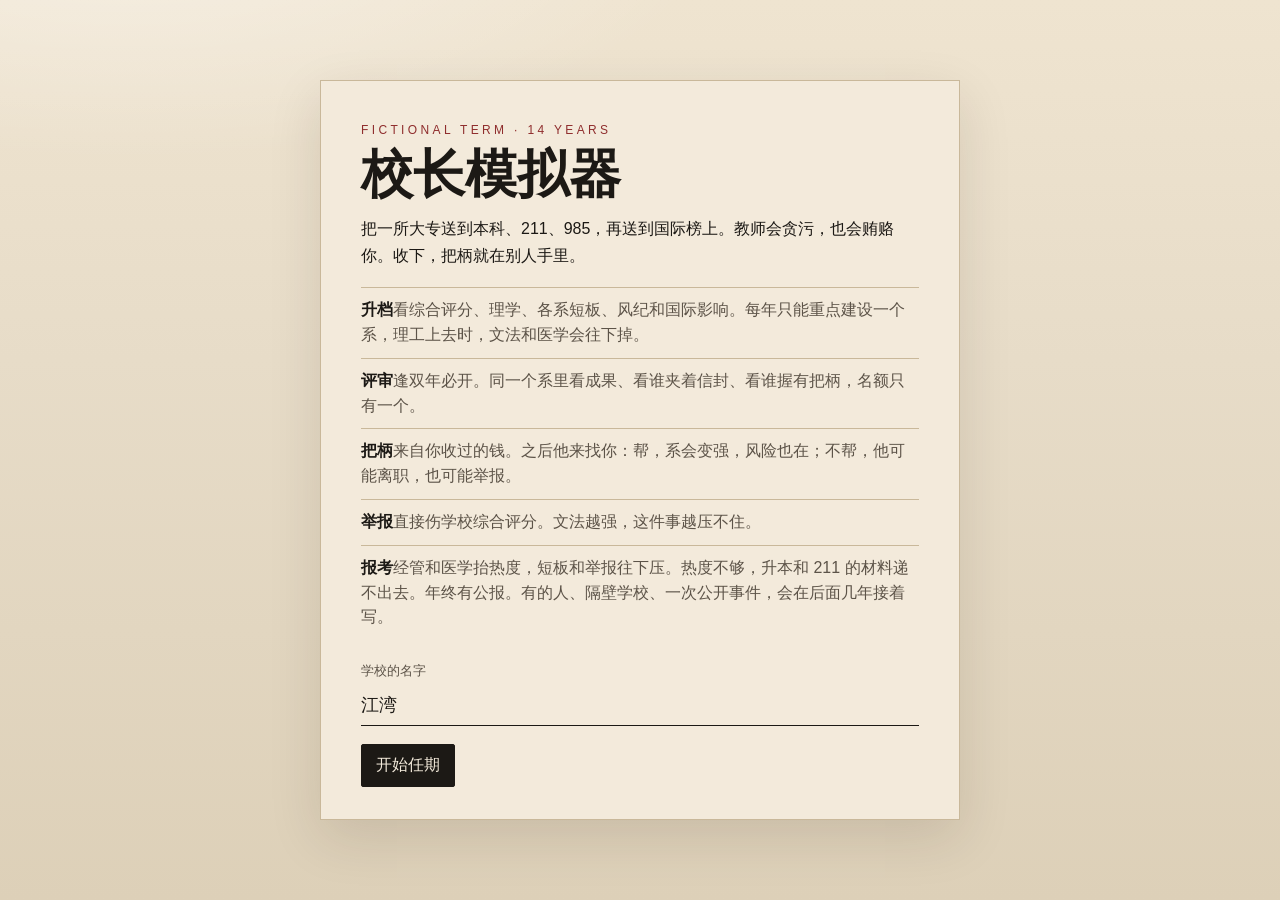
==== index.html @ 0a97de40 "Initial commit" ====
<!DOCTYPE html>
<html lang="zh-CN">
<head>
  <meta charset="UTF-8" />
  <meta name="viewport" content="width=device-width, initial-scale=1" />
  <title>校长模拟器</title>
  <link rel="stylesheet" href="style.css" />
</head>
<body>
  <div id="app"></div>
  <script src="game.js"></script>
</body>
</html>
---- style.css ----
:root {
  --paper: #e7dcc8;
  --paper-2: #f3eadb;
  --ink: #1c1915;
  --ink-soft: #5c5348;
  --line: #c9b89a;
  --seal: #8f2d2d;
  --pine: #234237;
  --gold: #8a6232;
  --good: #234237;
  --bad: #8f2d2d;
  --warn: #8a6232;
  --shadow: 0 18px 50px rgba(40, 28, 16, 0.12);
}

* { box-sizing: border-box; }

html, body {
  margin: 0;
  min-height: 100%;
  background:
    radial-gradient(1200px 500px at 10% -10%, rgba(255, 255, 255, 0.45), transparent 50%),
    linear-gradient(180deg, #efe4d0 0%, var(--paper) 40%, #ddd0b8 100%);
  color: var(--ink);
  font-family: "Segoe UI", "PingFang SC", "Microsoft YaHei", sans-serif;
}

button, input { font: inherit; color: inherit; }

button {
  cursor: pointer;
  border: 1px solid var(--ink);
  background: transparent;
  border-radius: 2px;
  padding: 10px 14px;
  text-align: left;
  transition: background 0.15s ease, transform 0.15s ease;
}

button:hover:not(:disabled) { background: rgba(28, 25, 21, 0.05); }
button:disabled { opacity: 0.4; cursor: not-allowed; }
button.primary { background: var(--ink); color: var(--paper-2); }
button.primary:hover:not(:disabled) { background: #322c26; }
button.danger { border-color: var(--seal); color: var(--seal); }

#app { min-height: 100vh; }

.shell { max-width: 1180px; margin: 0 auto; padding: 28px 22px 48px; }

.intro {
  min-height: 100vh;
  display: grid;
  place-items: center;
  padding: 32px 18px;
}

.intro-card {
  width: min(640px, 100%);
  background: var(--paper-2);
  border: 1px solid var(--line);
  box-shadow: var(--shadow);
  padding: 42px 40px 32px;
  position: relative;
}

.eyebrow {
  letter-spacing: 0.28em;
  font-size: 12px;
  color: var(--seal);
  margin: 0 0 12px;
}

h1 {
  font-family: "Palatino Linotype", Palatino, "Songti SC", "SimSun", serif;
  font-weight: 600;
  font-size: 52px;
  line-height: 1;
  margin: 0 0 14px;
}

.lede { font-size: 16px; line-height: 1.7; margin: 0 0 18px; }

.rules { margin: 0 0 22px; padding: 0; list-style: none; }
.rules li {
  border-top: 1px solid var(--line);
  padding: 10px 0;
  color: var(--ink-soft);
  line-height: 1.55;
}
.rules strong { color: var(--ink); font-weight: 650; }

label { display: block; font-size: 13px; color: var(--ink-soft); margin-bottom: 6px; }
input[type="text"] {
  width: 100%;
  border: none;
  border-bottom: 1px solid var(--ink);
  background: transparent;
  padding: 8px 0 10px;
  outline: none;
  font-size: 18px;
  margin-bottom: 18px;
}

.intro-actions { display: flex; gap: 10px; flex-wrap: wrap; }

.top {
  display: flex;
  justify-content: space-between;
  gap: 18px;
  align-items: flex-end;
  margin-bottom: 16px;
}

.school-name {
  font-family: "Palatino Linotype", Palatino, "Songti SC", "SimSun", serif;
  font-size: 34px;
  margin: 0;
  line-height: 1.1;
}

.year-label { margin: 6px 0 0; color: var(--ink-soft); font-size: 13px; letter-spacing: 0.08em; }

.score-block { text-align: right; }
.score-num {
  font-family: "Palatino Linotype", Palatino, "Songti SC", serif;
  font-size: 56px;
  line-height: 0.8;
}
.score-block span { display: block; color: var(--ink-soft); font-size: 12px; letter-spacing: 0.14em; margin-bottom: 4px; }

.ladder {
  display: grid;
  grid-template-columns: repeat(4, 1fr);
  gap: 8px;
  margin-bottom: 14px;
}

.rung {
  border: 1px solid var(--line);
  background: rgba(255, 255, 255, 0.28);
  padding: 8px 10px;
  min-height: 58px;
}
.rung.on { border-color: var(--ink); background: var(--ink); color: var(--paper-2); }
.rung.done { border-color: var(--pine); color: var(--pine); }
.rung small { display: block; opacity: 0.7; font-size: 11px; letter-spacing: 0.12em; }
.rung b { display: block; margin-top: 3px; font-size: 16px; }

.ranks {
  display: flex;
  gap: 16px;
  color: var(--ink-soft);
  font-size: 13px;
  margin: -4px 0 14px;
}
.ranks b { color: var(--ink); font-weight: 650; }

.layout {
  display: grid;
  grid-template-columns: 270px minmax(0, 1fr) 230px;
  gap: 14px;
  align-items: start;
}

.panel {
  background: rgba(243, 234, 219, 0.78);
  border: 1px solid var(--line);
  padding: 14px;
}

.panel h2 {
  margin: 0 0 10px;
  font-size: 13px;
  letter-spacing: 0.16em;
  font-weight: 650;
}

.dept { margin-bottom: 9px; }
.dept .row { display: flex; justify-content: space-between; font-size: 13px; margin-bottom: 3px; }
.bar { height: 6px; background: rgba(28, 25, 21, 0.08); }
.bar > i { display: block; height: 100%; background: var(--pine); }
.bar.weak > i { background: var(--seal); }
.dept .hint { color: var(--ink-soft); font-size: 11px; margin-top: 2px; }

.gates { list-style: none; margin: 8px 0 0; padding: 0; }
.gates li {
  display: flex;
  justify-content: space-between;
  gap: 8px;
  font-size: 12px;
  padding: 4px 0;
  border-top: 1px solid rgba(201, 184, 154, 0.7);
}
.gates .ok { color: var(--pine); }
.gates .no { color: var(--seal); }

.stat { display: flex; justify-content: space-between; padding: 7px 0; border-bottom: 1px solid rgba(201, 184, 154, 0.8); font-size: 14px; }
.stat em { font-style: normal; color: var(--ink-soft); }

.stage { min-height: 460px; display: flex; flex-direction: column; }
.memo {
  font-family: "Palatino Linotype", Palatino, "Songti SC", "SimSun", serif;
  font-size: 22px;
  line-height: 1.45;
  margin: 0 0 8px;
}
.memo-body { line-height: 1.7; margin: 0 0 8px; }
.bulletin { list-style: none; margin: 12px 0 0; padding: 0; }
.bulletin li { border-top: 1px solid var(--line); padding: 5px 0; font-size: 14px; line-height: 1.5; }
.note { color: var(--ink-soft); font-size: 13px; line-height: 1.6; }

.choices { display: grid; gap: 8px; margin-top: 16px; }
.choices button small { display: block; color: var(--ink-soft); font-size: 12px; margin-top: 3px; }
.primary small { color: rgba(243, 234, 219, 0.75); }

.actions { display: grid; grid-template-columns: 1fr 1fr; gap: 8px; }
.actions button b { display: block; margin-bottom: 3px; }
.actions button span { display: block; color: var(--ink-soft); font-size: 12px; line-height: 1.45; }

.faculty { margin-top: 14px; display: grid; grid-template-columns: repeat(3, 1fr); gap: 8px; }
.person {
  border: 1px solid var(--line);
  background: rgba(255, 255, 255, 0.25);
  padding: 8px 10px;
  font-size: 13px;
}
.person .who { display: flex; justify-content: space-between; gap: 8px; }
.tag {
  font-size: 11px;
  letter-spacing: 0.08em;
  color: var(--seal);
  border: 1px solid var(--seal);
  padding: 0 4px;
}
.person .meta { color: var(--ink-soft); margin-top: 4px; font-size: 12px; }
.person.empty { color: var(--ink-soft); }

.log { margin-top: 12px; }
.log li { color: var(--ink-soft); font-size: 12px; line-height: 1.5; margin: 0 0 4px; }

.ending {
  min-height: 100vh;
  display: grid;
  place-items: center;
  padding: 28px 16px;
}
.ending-card {
  width: min(760px, 100%);
  background: var(--paper-2);
  border: 1px solid var(--line);
  box-shadow: var(--shadow);
  padding: 36px 36px 28px;
  position: relative;
  overflow: hidden;
}
.stamp {
  position: absolute;
  right: 28px;
  top: 28px;
  width: 112px;
  height: 112px;
  border: 4px solid var(--seal);
  color: var(--seal);
  display: grid;
  place-items: center;
  text-align: center;
  font-family: "Songti SC", "SimSun", serif;
  font-size: 22px;
  letter-spacing: 0.14em;
  transform: rotate(-12deg);
  opacity: 0.9;
  background: rgba(143, 45, 45, 0.04);
}
.ending h1 { font-size: 40px; padding-right: 120px; margin-bottom: 4px; }
.tenure-title { margin: 0 0 12px; color: var(--ink-soft); letter-spacing: 0.14em; }
.ending p { line-height: 1.75; }
.verdict {
  font-family: "Palatino Linotype", Palatino, "Songti SC", "SimSun", serif;
  font-size: 18px;
  line-height: 1.7;
  margin: 8px 0 18px;
}
.end-grid { display: grid; grid-template-columns: 1fr 1fr; gap: 8px 18px; margin: 16px 0 20px; font-size: 14px; }
.end-grid div { border-top: 1px solid var(--line); padding-top: 6px; display: flex; justify-content: space-between; }

@media (max-width: 980px) {
  .layout, .faculty, .actions { grid-template-columns: 1fr; }
  .top { flex-direction: column; align-items: flex-start; }
  .score-block { text-align: left; }
  h1 { font-size: 40px; }
  .ending h1 { padding-right: 0; font-size: 32px; }
  .stamp { position: static; margin-bottom: 12px; }
}
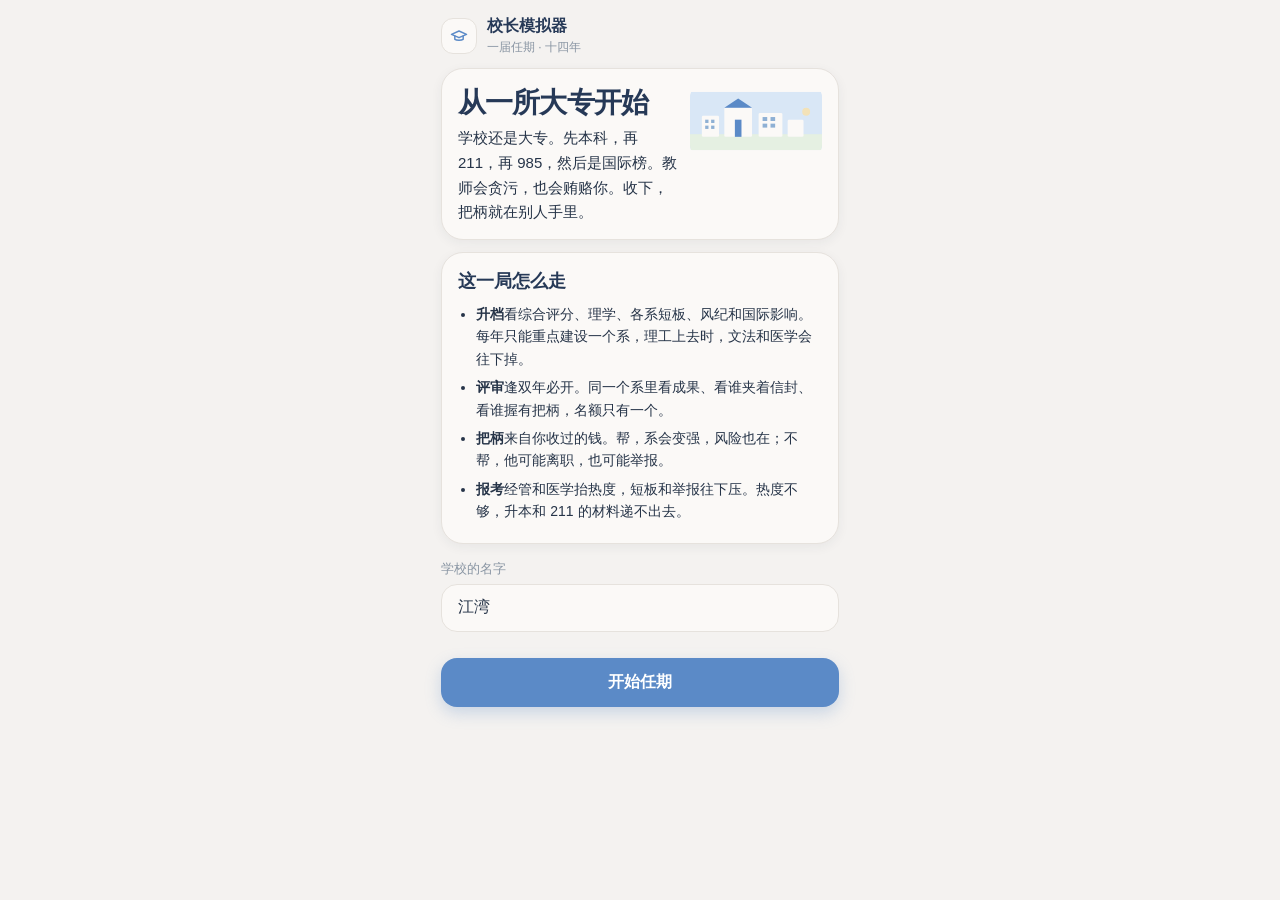
==== commit 28f44207: "update" ====
--- a/index.html
+++ b/index.html
@@ -4,10 +4,10 @@
   <meta charset="UTF-8" />
   <meta name="viewport" content="width=device-width, initial-scale=1" />
   <title>校长模拟器</title>
-  <link rel="stylesheet" href="style.css" />
+  <link rel="stylesheet" href="style.css?v=14" />
 </head>
 <body>
   <div id="app"></div>
-  <script src="game.js"></script>
+  <script src="game.js?v=14"></script>
 </body>
 </html>
--- a/style.css
+++ b/style.css
@@ -1,16 +1,18 @@
 :root {
-  --paper: #e7dcc8;
-  --paper-2: #f3eadb;
-  --ink: #1c1915;
-  --ink-soft: #5c5348;
-  --line: #c9b89a;
-  --seal: #8f2d2d;
-  --pine: #234237;
-  --gold: #8a6232;
-  --good: #234237;
-  --bad: #8f2d2d;
-  --warn: #8a6232;
-  --shadow: 0 18px 50px rgba(40, 28, 16, 0.12);
+  --bg: #f4f2f0;
+  --card: #fbf9f7;
+  --ink: #263448;
+  --title: #263957;
+  --muted: #8995a3;
+  --blue: #5b8ac7;
+  --blue-2: #91b4df;
+  --blue-soft: #e9f0f9;
+  --line: #e6e2dd;
+  --gold: #e6bd79;
+  --good: #68b39a;
+  --warn: #e7a35b;
+  --bad: #dd7765;
+  --shadow: 0 3px 12px rgba(40, 55, 75, 0.06);
 }
 
 * { box-sizing: border-box; }
@@ -18,276 +20,544 @@
 html, body {
   margin: 0;
   min-height: 100%;
-  background:
-    radial-gradient(1200px 500px at 10% -10%, rgba(255, 255, 255, 0.45), transparent 50%),
-    linear-gradient(180deg, #efe4d0 0%, var(--paper) 40%, #ddd0b8 100%);
+  background: var(--bg);
   color: var(--ink);
-  font-family: "Segoe UI", "PingFang SC", "Microsoft YaHei", sans-serif;
+  font-family: "HarmonyOS Sans SC", "MiSans", "Noto Sans SC", "PingFang SC", "Microsoft YaHei", sans-serif;
+  -webkit-font-smoothing: antialiased;
 }
 
 button, input { font: inherit; color: inherit; }
 
 button {
   cursor: pointer;
-  border: 1px solid var(--ink);
+  border: 1px solid var(--line);
+  background: var(--card);
+  border-radius: 16px;
+  padding: 14px 16px;
+  text-align: center;
+  box-shadow: var(--shadow);
+  transition: background 0.18s ease, transform 0.18s ease, border-color 0.18s ease;
+}
+
+button:hover:not(:disabled) { background: #fff; }
+button:active:not(:disabled) { transform: scale(0.985); }
+button:disabled { background: #f3f1ef; color: #b0b6be; box-shadow: none; cursor: not-allowed; }
+button:focus-visible, input:focus-visible { outline: 2px solid var(--blue); outline-offset: 2px; }
+
+button.primary {
+  display: flex;
+  align-items: center;
+  justify-content: center;
+  gap: 8px;
+  width: 100%;
+  min-height: 46px;
+  margin-top: 12px;
+  background: var(--blue);
+  color: #fff;
+  border: none;
+  font-weight: 600;
+  box-shadow: 0 6px 16px rgba(91, 138, 199, 0.28);
+}
+
+button.primary:hover:not(:disabled) { background: #6b97d0; }
+button.primary b, button.primary em { color: #fff; }
+button.primary em { font-style: normal; opacity: 0.85; font-weight: 500; }
+
+#app { min-height: 100vh; }
+
+.shell {
+  width: min(430px, 100%);
+  margin: 0 auto;
+  padding: 8px 16px 28px;
+}
+
+.shell.play { padding-bottom: 108px; }
+
+.side { display: none; }
+
+.main { min-width: 0; }
+
+.sheet { animation: rise 0.22s ease; }
+
+@keyframes rise {
+  from { opacity: 0; transform: translateY(6px); }
+  to { opacity: 1; transform: none; }
+}
+
+.tabs {
+  position: fixed;
+  left: 50%;
+  bottom: 0;
+  transform: translateX(-50%);
+  width: min(430px, 100%);
+  display: grid;
+  grid-template-columns: repeat(4, 1fr);
+  gap: 4px;
+  margin: 0;
+  padding: 8px 12px 12px;
+  background: rgba(251, 249, 247, 0.92);
+  border-top: 1px solid var(--line);
+  z-index: 3;
+  backdrop-filter: blur(8px);
+}
+
+.tabs button {
+  width: 100%;
+  border: none;
   background: transparent;
-  border-radius: 2px;
-  padding: 10px 14px;
+  box-shadow: none;
+  border-radius: 14px;
+  padding: 8px 4px;
+  font-size: 14px;
+  font-weight: 500;
+  color: var(--muted);
+}
+
+.tabs button.on {
+  background: #fff;
+  color: var(--title);
+  box-shadow: var(--shadow);
+}
+
+.top {
+  display: flex;
+  align-items: center;
+  gap: 10px;
+  min-height: 56px;
+}
+
+.top > b { font-size: 17px; font-weight: 700; color: var(--title); }
+
+.home, .back, .cap {
+  width: 36px;
+  height: 36px;
+  flex: none;
+  display: grid;
+  place-items: center;
+  border-radius: 12px;
+  background: var(--card);
+  border: 1px solid var(--line);
+  color: var(--blue);
+  box-shadow: none;
+  padding: 0;
+}
+
+.home svg, .back svg, .cap svg, .pico svg, .ico svg, .sidetop svg, .side nav svg, .tile svg, .avatar svg {
+  width: 20px;
+  height: 20px;
+  display: block;
+}
+
+.brand b { display: block; font-size: 16px; font-weight: 700; color: var(--title); }
+.brand small { display: block; margin-top: 2px; color: var(--muted); font-size: 12px; }
+
+.hello, .card, .reason, .rowcard {
+  background: var(--card);
+  border: 1px solid var(--line);
+  border-radius: 22px;
+  box-shadow: var(--shadow);
+}
+
+.hello { padding: 16px 16px 14px; margin-top: 4px; overflow: hidden; }
+.card, .reason { padding: 16px 16px 14px; margin: 12px 0; }
+.reason { background: var(--blue-soft); border-color: #d7e3f2; }
+
+.hello-top, .schoolhead, .sumtop {
+  display: flex;
+  justify-content: space-between;
+  align-items: flex-start;
+  gap: 12px;
+}
+
+.hello-top .skyline { width: 132px; height: 72px; flex: none; border-radius: 12px; }
+
+h1 {
+  margin: 0 0 6px;
+  font-size: 28px;
+  line-height: 1.25;
+  font-weight: 700;
+  letter-spacing: -0.03em;
+  color: var(--title);
+}
+
+h2, .card > b, .reason > b {
+  margin: 0 0 10px;
+  font-size: 18px;
+  font-weight: 700;
+  color: var(--title);
+}
+
+.lede, .card .lede {
+  margin: 0;
+  font-size: 15px;
+  line-height: 1.65;
+  color: var(--ink);
+}
+
+.meta, .fine, .hint, .deptline {
+  color: var(--muted);
+  font-size: 13px;
+  line-height: 1.55;
+  margin: 0;
+}
+
+.deptline { margin: 10px 2px 0; }
+
+.eyebrow {
+  margin: 0 0 6px;
+  color: var(--blue);
+  font-size: 13px;
+  font-weight: 600;
+}
+
+.strip, .stats {
+  display: grid;
+  grid-template-columns: repeat(4, 1fr);
+  gap: 8px;
+  margin-top: 14px;
+}
+
+.strip > div, .stats > .tile {
+  background: #fff;
+  border: 1px solid var(--line);
+  border-radius: 16px;
+  padding: 8px 4px 8px;
+  text-align: center;
+}
+
+.pico { display: flex; justify-content: center; color: var(--blue); }
+.strip b, .stats .tile b, .ring b {
+  display: block;
+  margin-top: 2px;
+  font-size: 22px;
+  font-weight: 700;
+  font-variant-numeric: tabular-nums;
+  letter-spacing: -0.03em;
+  color: var(--title);
+}
+
+.strip em, .stats .tile em, .ring em {
+  display: block;
+  margin-top: 1px;
+  font-style: normal;
+  font-size: 12px;
+  font-weight: 500;
+  color: var(--muted);
+}
+
+.stats .tile svg { margin: 0 auto; color: var(--blue); }
+.stats .rest { grid-column: 1 / -1; }
+
+.ladder {
+  display: grid;
+  grid-template-columns: repeat(4, 1fr);
+  gap: 8px;
+  margin: 12px 0;
+}
+
+.rung {
+  background: var(--card);
+  border: 1px solid var(--line);
+  border-radius: 16px;
+  padding: 10px 4px;
+  text-align: center;
+  box-shadow: var(--shadow);
+}
+
+.rung small { display: block; color: var(--muted); font-size: 11px; letter-spacing: 0.04em; }
+.rung b { display: block; margin-top: 2px; font-size: 15px; font-weight: 700; }
+.rung.on { background: var(--blue-soft); border-color: #c9daf0; color: var(--title); }
+.rung.on small, .rung.on b { color: var(--blue); }
+.rung.done small, .rung.done b { color: var(--good); }
+
+.schoolhead { justify-content: flex-start; align-items: center; }
+.schoolhead .cap {
+  width: 52px;
+  height: 52px;
+  border-radius: 16px;
+  background: var(--blue-soft);
+  color: var(--blue);
+}
+
+.schoolhead .cap svg { width: 26px; height: 26px; }
+.schoolhead h2 { margin-bottom: 4px; }
+.schoolhead .meta { margin: 0; }
+
+.dept { padding: 12px 0; border-top: 1px solid var(--line); }
+.dept:first-of-type { border-top: none; padding-top: 2px; }
+.dept .row, .req .row, .stat {
+  display: flex;
+  align-items: center;
+  justify-content: space-between;
+  gap: 8px;
+}
+
+.dept .row b, .req .row b { font-size: 15px; font-weight: 650; }
+.dept .row span, .req .row span { margin-left: auto; font-variant-numeric: tabular-nums; color: var(--muted); font-size: 14px; }
+.req .row .ok { color: var(--good); }
+.req .row .no { color: var(--warn); }
+
+.track {
+  height: 10px;
+  margin-top: 8px;
+  background: #e7e5e5;
+  border-radius: 999px;
+  overflow: hidden;
+}
+
+.track > i {
+  display: block;
+  height: 100%;
+  border-radius: 999px;
+  background: var(--blue);
+  transition: width 0.25s ease;
+}
+
+.track > i.ok { background: var(--good); }
+.track > i.near { background: var(--warn); }
+.track > i.bad { background: var(--bad); }
+.dept .hint { margin-top: 6px; }
+
+.tick {
+  width: 18px;
+  height: 18px;
+  border-radius: 50%;
+  background: #e5f5ef;
+  color: var(--good);
+  font-style: normal;
+  font-size: 12px;
+  display: grid;
+  place-items: center;
+  flex: none;
+}
+
+.gates, .log, .deltas { list-style: none; margin: 0; padding: 0; }
+.req { padding: 11px 0; border-top: 1px solid var(--line); }
+.req:first-child { border-top: none; padding-top: 0; }
+.log li, .deltas li {
+  padding: 8px 0;
+  border-top: 1px solid var(--line);
+  font-size: 14px;
+  line-height: 1.5;
+  color: #5d6b7a;
+}
+.log li:first-child, .deltas li:first-child { border-top: none; }
+.deltas .up { color: var(--good); }
+.deltas .down { color: var(--bad); }
+
+.stat { padding: 9px 0; border-top: 1px solid var(--line); font-size: 14px; }
+.stat:first-child { border-top: none; }
+.stat em { font-style: normal; color: var(--muted); }
+.stat b { font-variant-numeric: tabular-nums; }
+.stat.near b { color: #c4843a; }
+.stat.bad b { color: var(--bad); }
+
+.actions {
+  margin-top: 12px;
+  background: var(--card);
+  border: 1px solid var(--line);
+  border-radius: 22px;
+  box-shadow: var(--shadow);
+  overflow: hidden;
+}
+
+.actions button {
+  width: 100%;
+  display: flex;
+  align-items: center;
+  gap: 12px;
   text-align: left;
-  transition: background 0.15s ease, transform 0.15s ease;
-}
-
-button:hover:not(:disabled) { background: rgba(28, 25, 21, 0.05); }
-button:disabled { opacity: 0.4; cursor: not-allowed; }
-button.primary { background: var(--ink); color: var(--paper-2); }
-button.primary:hover:not(:disabled) { background: #322c26; }
-button.danger { border-color: var(--seal); color: var(--seal); }
-
-#app { min-height: 100vh; }
-
-.shell { max-width: 1180px; margin: 0 auto; padding: 28px 22px 48px; }
-
-.intro {
-  min-height: 100vh;
+  border: none;
+  border-radius: 0;
+  border-top: 1px solid var(--line);
+  box-shadow: none;
+  background: transparent;
+  padding: 13px 14px;
+}
+
+.actions button:first-child { border-top: none; }
+.actions button:hover:not(:disabled) { background: #f7fbff; }
+.actions button b { flex: 1; font-size: 16px; font-weight: 650; color: var(--title); }
+.actions button em { font-style: normal; color: var(--muted); font-variant-numeric: tabular-nums; font-size: 15px; }
+.actions .ico {
+  width: 34px;
+  height: 34px;
+  border-radius: 12px;
   display: grid;
   place-items: center;
-  padding: 32px 18px;
-}
-
-.intro-card {
-  width: min(640px, 100%);
-  background: var(--paper-2);
-  border: 1px solid var(--line);
-  box-shadow: var(--shadow);
-  padding: 42px 40px 32px;
-  position: relative;
-}
-
-.eyebrow {
-  letter-spacing: 0.28em;
+  background: var(--blue-soft);
+  color: var(--blue);
+  flex: none;
+}
+.actions .go svg { width: 16px; height: 16px; }
+
+.choices { display: grid; gap: 10px; margin: 14px 0; }
+.choices button { width: 100%; text-align: left; }
+.choices button b { display: block; font-size: 16px; font-weight: 650; color: var(--title); }
+.choices button small { display: block; margin-top: 4px; color: var(--muted); font-size: 13px; line-height: 1.5; font-weight: 400; }
+.choices button.primary { text-align: center; }
+.choices button.primary b { color: #fff; }
+
+.glance { margin: 8px 0 0; color: var(--muted); font-size: 12px; line-height: 1.55; }
+
+.person {
+  display: flex;
+  gap: 12px;
+  align-items: flex-start;
+  padding: 12px 0;
+  border-top: 1px solid var(--line);
+}
+.person:first-child { border-top: none; padding-top: 2px; }
+.avatar {
+  width: 40px;
+  height: 40px;
+  border-radius: 50%;
+  flex: none;
+  display: grid;
+  place-items: center;
+  background: var(--blue-soft);
+  color: var(--blue);
+  font-weight: 700;
+}
+.who { min-width: 0; flex: 1; }
+.nameline { display: flex; align-items: center; gap: 6px; flex-wrap: wrap; }
+.nameline b { font-size: 16px; }
+.person .meta { margin-top: 3px; }
+.tag {
   font-size: 12px;
-  color: var(--seal);
+  font-weight: 500;
+  color: #8a6a32;
+  background: #fbf3e4;
+  border-radius: 999px;
+  padding: 2px 8px;
+  white-space: nowrap;
+}
+.tag.warn { color: #a85b4e; background: #fbeceb; }
+
+.pending {
+  width: 100%;
   margin: 0 0 12px;
-}
-
-h1 {
-  font-family: "Palatino Linotype", Palatino, "Songti SC", "SimSun", serif;
-  font-weight: 600;
-  font-size: 52px;
-  line-height: 1;
-  margin: 0 0 14px;
-}
-
-.lede { font-size: 16px; line-height: 1.7; margin: 0 0 18px; }
-
-.rules { margin: 0 0 22px; padding: 0; list-style: none; }
-.rules li {
-  border-top: 1px solid var(--line);
-  padding: 10px 0;
-  color: var(--ink-soft);
-  line-height: 1.55;
-}
-.rules strong { color: var(--ink); font-weight: 650; }
-
-label { display: block; font-size: 13px; color: var(--ink-soft); margin-bottom: 6px; }
+  text-align: left;
+  background: var(--blue-soft);
+  border-color: #d5e3f4;
+  color: var(--title);
+  box-shadow: none;
+}
+
+.ring {
+  width: 92px;
+  height: 92px;
+  flex: none;
+  border-radius: 50%;
+  background: conic-gradient(var(--blue) calc(var(--p) * 1%), #e7e5e5 0);
+  display: grid;
+  place-items: center;
+}
+.ring span {
+  width: 70px;
+  height: 70px;
+  border-radius: 50%;
+  background: var(--card);
+  display: grid;
+  place-items: center;
+  align-content: center;
+}
+.ring b { font-size: 20px; }
+.summary h1 { font-size: 24px; }
+
+.rowcard {
+  display: flex;
+  justify-content: space-between;
+  align-items: center;
+  gap: 12px;
+  padding: 14px 16px;
+  margin: 12px 0;
+}
+.rowcard b { font-weight: 700; }
+.rowcard .side { color: var(--muted); font-size: 13px; }
+
+label { display: block; margin: 16px 0 6px; color: var(--muted); font-size: 13px; }
+
 input[type="text"] {
   width: 100%;
-  border: none;
-  border-bottom: 1px solid var(--ink);
-  background: transparent;
-  padding: 8px 0 10px;
+  border: 1px solid var(--line);
+  background: var(--card);
+  border-radius: 16px;
+  padding: 14px 16px;
+  font-size: 16px;
   outline: none;
-  font-size: 18px;
-  margin-bottom: 18px;
-}
-
-.intro-actions { display: flex; gap: 10px; flex-wrap: wrap; }
-
-.top {
-  display: flex;
-  justify-content: space-between;
-  gap: 18px;
-  align-items: flex-end;
-  margin-bottom: 16px;
-}
-
-.school-name {
-  font-family: "Palatino Linotype", Palatino, "Songti SC", "SimSun", serif;
-  font-size: 34px;
-  margin: 0;
-  line-height: 1.1;
-}
-
-.year-label { margin: 6px 0 0; color: var(--ink-soft); font-size: 13px; letter-spacing: 0.08em; }
-
-.score-block { text-align: right; }
-.score-num {
-  font-family: "Palatino Linotype", Palatino, "Songti SC", serif;
-  font-size: 56px;
-  line-height: 0.8;
-}
-.score-block span { display: block; color: var(--ink-soft); font-size: 12px; letter-spacing: 0.14em; margin-bottom: 4px; }
-
-.ladder {
-  display: grid;
-  grid-template-columns: repeat(4, 1fr);
-  gap: 8px;
-  margin-bottom: 14px;
-}
-
-.rung {
-  border: 1px solid var(--line);
-  background: rgba(255, 255, 255, 0.28);
-  padding: 8px 10px;
-  min-height: 58px;
-}
-.rung.on { border-color: var(--ink); background: var(--ink); color: var(--paper-2); }
-.rung.done { border-color: var(--pine); color: var(--pine); }
-.rung small { display: block; opacity: 0.7; font-size: 11px; letter-spacing: 0.12em; }
-.rung b { display: block; margin-top: 3px; font-size: 16px; }
-
-.ranks {
-  display: flex;
-  gap: 16px;
-  color: var(--ink-soft);
-  font-size: 13px;
-  margin: -4px 0 14px;
-}
-.ranks b { color: var(--ink); font-weight: 650; }
-
-.layout {
-  display: grid;
-  grid-template-columns: 270px minmax(0, 1fr) 230px;
-  gap: 14px;
-  align-items: start;
-}
-
-.panel {
-  background: rgba(243, 234, 219, 0.78);
-  border: 1px solid var(--line);
-  padding: 14px;
-}
-
-.panel h2 {
-  margin: 0 0 10px;
-  font-size: 13px;
-  letter-spacing: 0.16em;
-  font-weight: 650;
-}
-
-.dept { margin-bottom: 9px; }
-.dept .row { display: flex; justify-content: space-between; font-size: 13px; margin-bottom: 3px; }
-.bar { height: 6px; background: rgba(28, 25, 21, 0.08); }
-.bar > i { display: block; height: 100%; background: var(--pine); }
-.bar.weak > i { background: var(--seal); }
-.dept .hint { color: var(--ink-soft); font-size: 11px; margin-top: 2px; }
-
-.gates { list-style: none; margin: 8px 0 0; padding: 0; }
-.gates li {
-  display: flex;
-  justify-content: space-between;
-  gap: 8px;
-  font-size: 12px;
-  padding: 4px 0;
-  border-top: 1px solid rgba(201, 184, 154, 0.7);
-}
-.gates .ok { color: var(--pine); }
-.gates .no { color: var(--seal); }
-
-.stat { display: flex; justify-content: space-between; padding: 7px 0; border-bottom: 1px solid rgba(201, 184, 154, 0.8); font-size: 14px; }
-.stat em { font-style: normal; color: var(--ink-soft); }
-
-.stage { min-height: 460px; display: flex; flex-direction: column; }
-.memo {
-  font-family: "Palatino Linotype", Palatino, "Songti SC", "SimSun", serif;
-  font-size: 22px;
-  line-height: 1.45;
-  margin: 0 0 8px;
-}
-.memo-body { line-height: 1.7; margin: 0 0 8px; }
-.bulletin { list-style: none; margin: 12px 0 0; padding: 0; }
-.bulletin li { border-top: 1px solid var(--line); padding: 5px 0; font-size: 14px; line-height: 1.5; }
-.note { color: var(--ink-soft); font-size: 13px; line-height: 1.6; }
-
-.choices { display: grid; gap: 8px; margin-top: 16px; }
-.choices button small { display: block; color: var(--ink-soft); font-size: 12px; margin-top: 3px; }
-.primary small { color: rgba(243, 234, 219, 0.75); }
-
-.actions { display: grid; grid-template-columns: 1fr 1fr; gap: 8px; }
-.actions button b { display: block; margin-bottom: 3px; }
-.actions button span { display: block; color: var(--ink-soft); font-size: 12px; line-height: 1.45; }
-
-.faculty { margin-top: 14px; display: grid; grid-template-columns: repeat(3, 1fr); gap: 8px; }
-.person {
-  border: 1px solid var(--line);
-  background: rgba(255, 255, 255, 0.25);
-  padding: 8px 10px;
-  font-size: 13px;
-}
-.person .who { display: flex; justify-content: space-between; gap: 8px; }
-.tag {
-  font-size: 11px;
-  letter-spacing: 0.08em;
-  color: var(--seal);
-  border: 1px solid var(--seal);
-  padding: 0 4px;
-}
-.person .meta { color: var(--ink-soft); margin-top: 4px; font-size: 12px; }
-.person.empty { color: var(--ink-soft); }
-
-.log { margin-top: 12px; }
-.log li { color: var(--ink-soft); font-size: 12px; line-height: 1.5; margin: 0 0 4px; }
-
-.ending {
-  min-height: 100vh;
-  display: grid;
-  place-items: center;
-  padding: 28px 16px;
-}
-.ending-card {
-  width: min(760px, 100%);
-  background: var(--paper-2);
-  border: 1px solid var(--line);
-  box-shadow: var(--shadow);
-  padding: 36px 36px 28px;
-  position: relative;
-  overflow: hidden;
-}
-.stamp {
-  position: absolute;
-  right: 28px;
-  top: 28px;
-  width: 112px;
-  height: 112px;
-  border: 4px solid var(--seal);
-  color: var(--seal);
-  display: grid;
-  place-items: center;
-  text-align: center;
-  font-family: "Songti SC", "SimSun", serif;
-  font-size: 22px;
-  letter-spacing: 0.14em;
-  transform: rotate(-12deg);
-  opacity: 0.9;
-  background: rgba(143, 45, 45, 0.04);
-}
-.ending h1 { font-size: 40px; padding-right: 120px; margin-bottom: 4px; }
-.tenure-title { margin: 0 0 12px; color: var(--ink-soft); letter-spacing: 0.14em; }
-.ending p { line-height: 1.75; }
-.verdict {
-  font-family: "Palatino Linotype", Palatino, "Songti SC", "SimSun", serif;
-  font-size: 18px;
-  line-height: 1.7;
-  margin: 8px 0 18px;
-}
-.end-grid { display: grid; grid-template-columns: 1fr 1fr; gap: 8px 18px; margin: 16px 0 20px; font-size: 14px; }
-.end-grid div { border-top: 1px solid var(--line); padding-top: 6px; display: flex; justify-content: space-between; }
-
-@media (max-width: 980px) {
-  .layout, .faculty, .actions { grid-template-columns: 1fr; }
-  .top { flex-direction: column; align-items: flex-start; }
-  .score-block { text-align: left; }
-  h1 { font-size: 40px; }
-  .ending h1 { padding-right: 0; font-size: 32px; }
-  .stamp { position: static; margin-bottom: 12px; }
-}
+}
+
+.rules { margin: 0; padding-left: 1.15em; color: var(--ink); }
+.rules li { margin: 6px 0; line-height: 1.6; font-size: 14px; }
+.rules strong { font-weight: 700; }
+
+.play h1 { font-size: 26px; }
+
+@media (min-width: 960px) {
+  .shell.play {
+    width: min(1080px, calc(100% - 48px));
+    display: grid;
+    grid-template-columns: 228px minmax(0, 1fr);
+    gap: 20px;
+    align-items: start;
+    padding: 20px 0 40px;
+  }
+
+  .side {
+    display: flex;
+    position: sticky;
+    top: 16px;
+    height: calc(100vh - 32px);
+    flex-direction: column;
+    padding: 18px 12px 16px;
+    border-radius: 24px;
+    color: #fff;
+    background: linear-gradient(180deg, #8eb4dc 0%, #5b8ac7 46%, #3f6eab 100%);
+    overflow: hidden;
+  }
+
+  .sidetop {
+    display: flex;
+    align-items: center;
+    gap: 8px;
+    padding: 4px 8px 16px;
+    font-weight: 700;
+  }
+
+  .sidetop svg { width: 22px; height: 22px; }
+  .side nav { display: grid; gap: 6px; position: relative; z-index: 1; }
+  .side nav button {
+    width: 100%;
+    display: flex;
+    align-items: center;
+    gap: 10px;
+    text-align: left;
+    border: none;
+    background: transparent;
+    color: rgba(255, 255, 255, 0.88);
+    box-shadow: none;
+    border-radius: 14px;
+    padding: 11px 12px;
+    font-weight: 600;
+  }
+  .side nav button svg { width: 18px; height: 18px; }
+  .side nav button.on { background: var(--card); color: var(--title); }
+  .side nav button:hover:not(.on) { background: rgba(255, 255, 255, 0.14); }
+  .side .skyline {
+    position: absolute;
+    left: 0;
+    right: 0;
+    bottom: 0;
+    width: 100%;
+    height: 140px;
+  }
+
+  .tabs { display: none; }
+  .shell.play { padding-bottom: 40px; }
+  .main { padding-top: 4px; }
+}
+
+@media (prefers-reduced-motion: reduce) {
+  .sheet, .track > i, button { animation: none; transition: none; }
+}
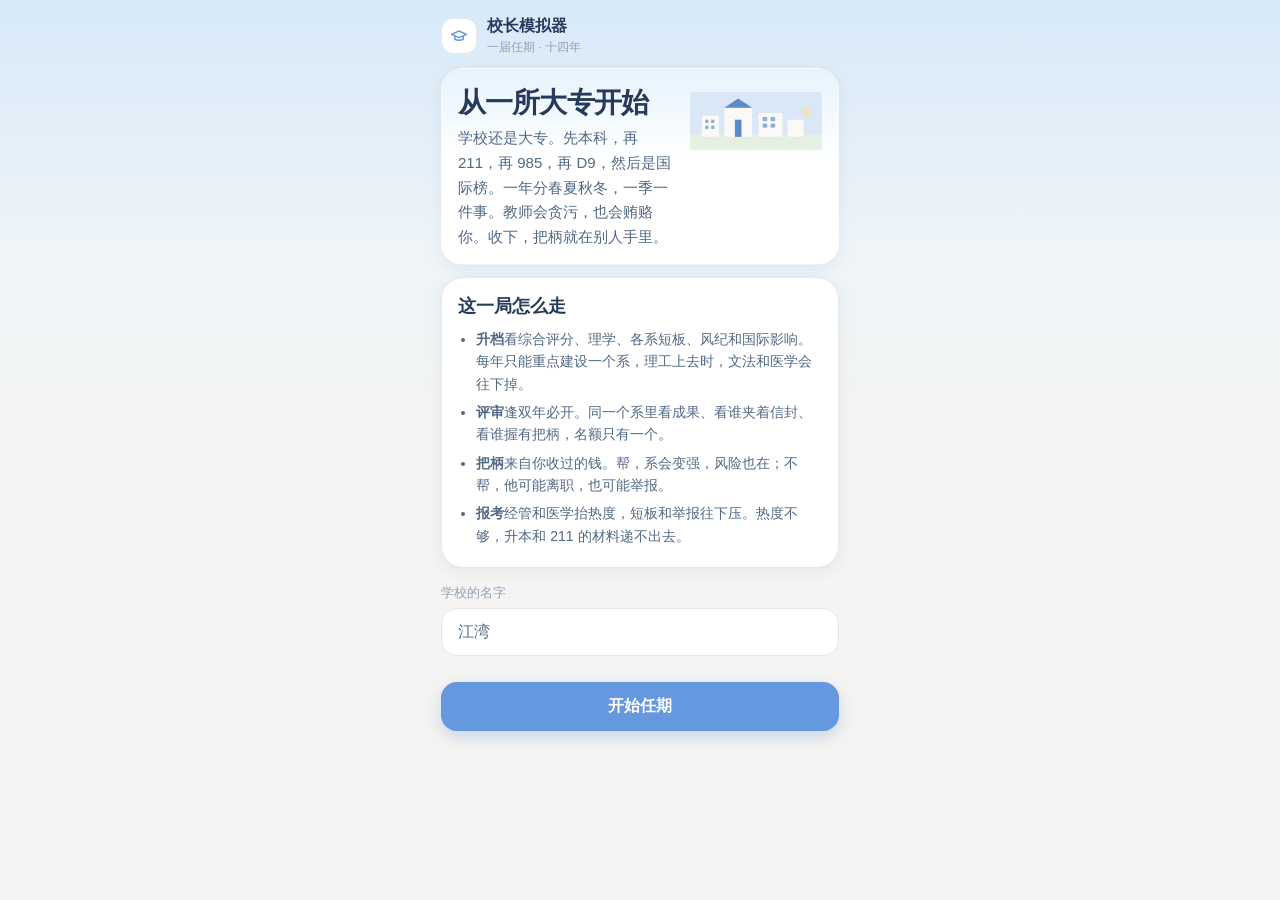
==== commit 0011fa6d: "2" ====
--- a/index.html
+++ b/index.html
@@ -4,10 +4,10 @@
   <meta charset="UTF-8" />
   <meta name="viewport" content="width=device-width, initial-scale=1" />
   <title>校长模拟器</title>
-  <link rel="stylesheet" href="style.css?v=14" />
+  <link rel="stylesheet" href="style.css?v=22" />
 </head>
 <body>
   <div id="app"></div>
-  <script src="game.js?v=14"></script>
+  <script src="game.js?v=22"></script>
 </body>
 </html>
--- a/style.css
+++ b/style.css
@@ -1,18 +1,18 @@
 :root {
-  --bg: #f4f2f0;
-  --card: #fbf9f7;
-  --ink: #263448;
-  --title: #263957;
-  --muted: #8995a3;
-  --blue: #5b8ac7;
-  --blue-2: #91b4df;
-  --blue-soft: #e9f0f9;
-  --line: #e6e2dd;
-  --gold: #e6bd79;
-  --good: #68b39a;
-  --warn: #e7a35b;
-  --bad: #dd7765;
-  --shadow: 0 3px 12px rgba(40, 55, 75, 0.06);
+  --bg: #f5f4f2;
+  --card: #ffffff;
+  --ink: #526985;
+  --title: #263b5b;
+  --muted: #91a2b8;
+  --blue: #6598df;
+  --blue-2: #8eb4ea;
+  --blue-soft: #eaf1fc;
+  --line: #e7e7ea;
+  --gold: #e8ad65;
+  --good: #72b49d;
+  --warn: #e8ad65;
+  --bad: #d77e70;
+  --shadow: 0 4px 16px rgba(38, 59, 91, 0.07);
 }
 
 * { box-sizing: border-box; }
@@ -20,7 +20,7 @@
 html, body {
   margin: 0;
   min-height: 100%;
-  background: var(--bg);
+  background: linear-gradient(180deg, #d7e9f8 0%, #eef4f8 240px, var(--bg) 480px);
   color: var(--ink);
   font-family: "HarmonyOS Sans SC", "MiSans", "Noto Sans SC", "PingFang SC", "Microsoft YaHei", sans-serif;
   -webkit-font-smoothing: antialiased;
@@ -59,7 +59,7 @@
   box-shadow: 0 6px 16px rgba(91, 138, 199, 0.28);
 }
 
-button.primary:hover:not(:disabled) { background: #6b97d0; }
+button.primary:hover:not(:disabled) { background: #5489d4; }
 button.primary b, button.primary em { color: #fff; }
 button.primary em { font-style: normal; opacity: 0.85; font-weight: 500; }
 
@@ -95,7 +95,7 @@
   gap: 4px;
   margin: 0;
   padding: 8px 12px 12px;
-  background: rgba(251, 249, 247, 0.92);
+  background: rgba(255, 255, 255, 0.92);
   border-top: 1px solid var(--line);
   z-index: 3;
   backdrop-filter: blur(8px);
@@ -103,15 +103,21 @@
 
 .tabs button {
   width: 100%;
+  display: flex;
+  flex-direction: column;
+  align-items: center;
+  gap: 2px;
   border: none;
   background: transparent;
   box-shadow: none;
-  border-radius: 14px;
-  padding: 8px 4px;
-  font-size: 14px;
+  border-radius: 16px;
+  padding: 6px 4px;
+  font-size: 12px;
   font-weight: 500;
   color: var(--muted);
 }
+
+.tabs button svg { width: 18px; height: 18px; }
 
 .tabs button.on {
   background: #fff;
@@ -158,7 +164,13 @@
   box-shadow: var(--shadow);
 }
 
-.hello { padding: 16px 16px 14px; margin-top: 4px; overflow: hidden; }
+.hello {
+  padding: 16px 16px 14px;
+  margin-top: 4px;
+  overflow: hidden;
+  background: linear-gradient(180deg, #e7f3fc 0%, #ffffff 46%);
+  border-color: transparent;
+}
 .card, .reason { padding: 16px 16px 14px; margin: 12px 0; }
 .reason { background: var(--blue-soft); border-color: #d7e3f2; }
 
@@ -194,14 +206,12 @@
   color: var(--ink);
 }
 
-.meta, .fine, .hint, .deptline {
+.meta, .fine, .hint {
   color: var(--muted);
   font-size: 13px;
   line-height: 1.55;
   margin: 0;
 }
-
-.deptline { margin: 10px 2px 0; }
 
 .eyebrow {
   margin: 0 0 6px;
@@ -212,25 +222,28 @@
 
 .strip, .stats {
   display: grid;
-  grid-template-columns: repeat(4, 1fr);
-  gap: 8px;
-  margin-top: 14px;
+  grid-template-columns: repeat(5, 1fr);
+  gap: 4px;
+  margin-top: 8px;
 }
 
 .strip > div, .stats > .tile {
   background: #fff;
   border: 1px solid var(--line);
-  border-radius: 16px;
-  padding: 8px 4px 8px;
+  border-radius: 8px;
+  padding: 3px 1px 2px;
   text-align: center;
+  line-height: 1.1;
 }
 
 .pico { display: flex; justify-content: center; color: var(--blue); }
+.strip .pico svg { width: 12px; height: 12px; }
 .strip b, .stats .tile b, .ring b {
   display: block;
-  margin-top: 2px;
-  font-size: 22px;
+  margin-top: 1px;
+  font-size: 13px;
   font-weight: 700;
+  line-height: 1.1;
   font-variant-numeric: tabular-nums;
   letter-spacing: -0.03em;
   color: var(--title);
@@ -238,19 +251,26 @@
 
 .strip em, .stats .tile em, .ring em {
   display: block;
-  margin-top: 1px;
+  margin-top: 0;
   font-style: normal;
-  font-size: 12px;
+  font-size: 10px;
   font-weight: 500;
+  line-height: 1.15;
   color: var(--muted);
+  white-space: nowrap;
 }
 
 .stats .tile svg { margin: 0 auto; color: var(--blue); }
 .stats .rest { grid-column: 1 / -1; }
 
+.strip .near b { color: #c4843a; }
+.strip .bad b { color: var(--bad); }
+.yearcard .log { margin-top: 8px; }
+.yearcard .log li { padding: 6px 0; font-size: 13px; }
+
 .ladder {
   display: grid;
-  grid-template-columns: repeat(4, 1fr);
+  grid-template-columns: repeat(5, 1fr);
   gap: 8px;
   margin: 12px 0;
 }
@@ -265,9 +285,9 @@
 }
 
 .rung small { display: block; color: var(--muted); font-size: 11px; letter-spacing: 0.04em; }
-.rung b { display: block; margin-top: 2px; font-size: 15px; font-weight: 700; }
-.rung.on { background: var(--blue-soft); border-color: #c9daf0; color: var(--title); }
-.rung.on small, .rung.on b { color: var(--blue); }
+.rung b { display: block; margin-top: 2px; font-size: 13px; font-weight: 700; }
+.rung.on { background: var(--blue); border-color: transparent; color: #fff; }
+.rung.on small, .rung.on b { color: #fff; }
 .rung.done small, .rung.done b { color: var(--good); }
 
 .schoolhead { justify-content: flex-start; align-items: center; }
@@ -377,7 +397,9 @@
 
 .actions button:first-child { border-top: none; }
 .actions button:hover:not(:disabled) { background: #f7fbff; }
-.actions button b { flex: 1; font-size: 16px; font-weight: 650; color: var(--title); }
+.actions .actxt { flex: 1; min-width: 0; }
+.actions button b { display: block; font-size: 16px; font-weight: 650; color: var(--title); }
+.actions button small { display: block; margin-top: 2px; color: var(--muted); font-size: 12px; line-height: 1.45; font-weight: 400; }
 .actions button em { font-style: normal; color: var(--muted); font-variant-numeric: tabular-nums; font-size: 15px; }
 .actions .ico {
   width: 34px;
@@ -449,10 +471,13 @@
   height: 92px;
   flex: none;
   border-radius: 50%;
-  background: conic-gradient(var(--blue) calc(var(--p) * 1%), #e7e5e5 0);
+  background: conic-gradient(var(--blue) calc(var(--p) * 1%), #e7e7ea 0);
   display: grid;
   place-items: center;
 }
+.ring.sm { width: 72px; height: 72px; }
+.ring.sm span { width: 54px; height: 54px; }
+.ring.sm b { font-size: 16px; }
 .ring span {
   width: 70px;
   height: 70px;
@@ -463,7 +488,50 @@
   align-content: center;
 }
 .ring b { font-size: 20px; }
+.ring em { font-size: 12px; }
 .summary h1 { font-size: 24px; }
+
+.sect { margin: 18px 4px 0; font-size: 16px; color: var(--title); }
+
+.depts .dept:first-child { border-top: none; padding-top: 4px; }
+
+.facts {
+  display: grid;
+  grid-template-columns: 1fr 1fr;
+  gap: 12px 16px;
+  margin-top: 4px;
+}
+.facts span { display: block; color: var(--muted); font-size: 12px; }
+.facts b { display: block; margin-top: 2px; color: var(--title); font-size: 16px; font-weight: 700; }
+
+.filters {
+  display: flex;
+  gap: 8px;
+  overflow-x: auto;
+  margin: 0 0 10px;
+  padding-bottom: 2px;
+}
+.filters button {
+  flex: none;
+  border-radius: 20px;
+  padding: 6px 12px;
+  font-size: 13px;
+  box-shadow: none;
+  background: #fff;
+  color: var(--ink);
+}
+.filters button.on { background: var(--blue); color: #fff; border-color: transparent; }
+
+.ready {
+  margin: 12px 0;
+  padding: 12px 14px;
+  border-radius: 16px;
+  background: #eef8f4;
+  color: #3d8f74;
+  font-size: 14px;
+  line-height: 1.5;
+}
+.ready.gap { background: #fff8ee; color: #a87432; }
 
 .rowcard {
   display: flex;
@@ -513,7 +581,7 @@
     padding: 18px 12px 16px;
     border-radius: 24px;
     color: #fff;
-    background: linear-gradient(180deg, #8eb4dc 0%, #5b8ac7 46%, #3f6eab 100%);
+    background: linear-gradient(180deg, #9ec0ea 0%, #6598df 48%, #4d82cf 100%);
     overflow: hidden;
   }
 
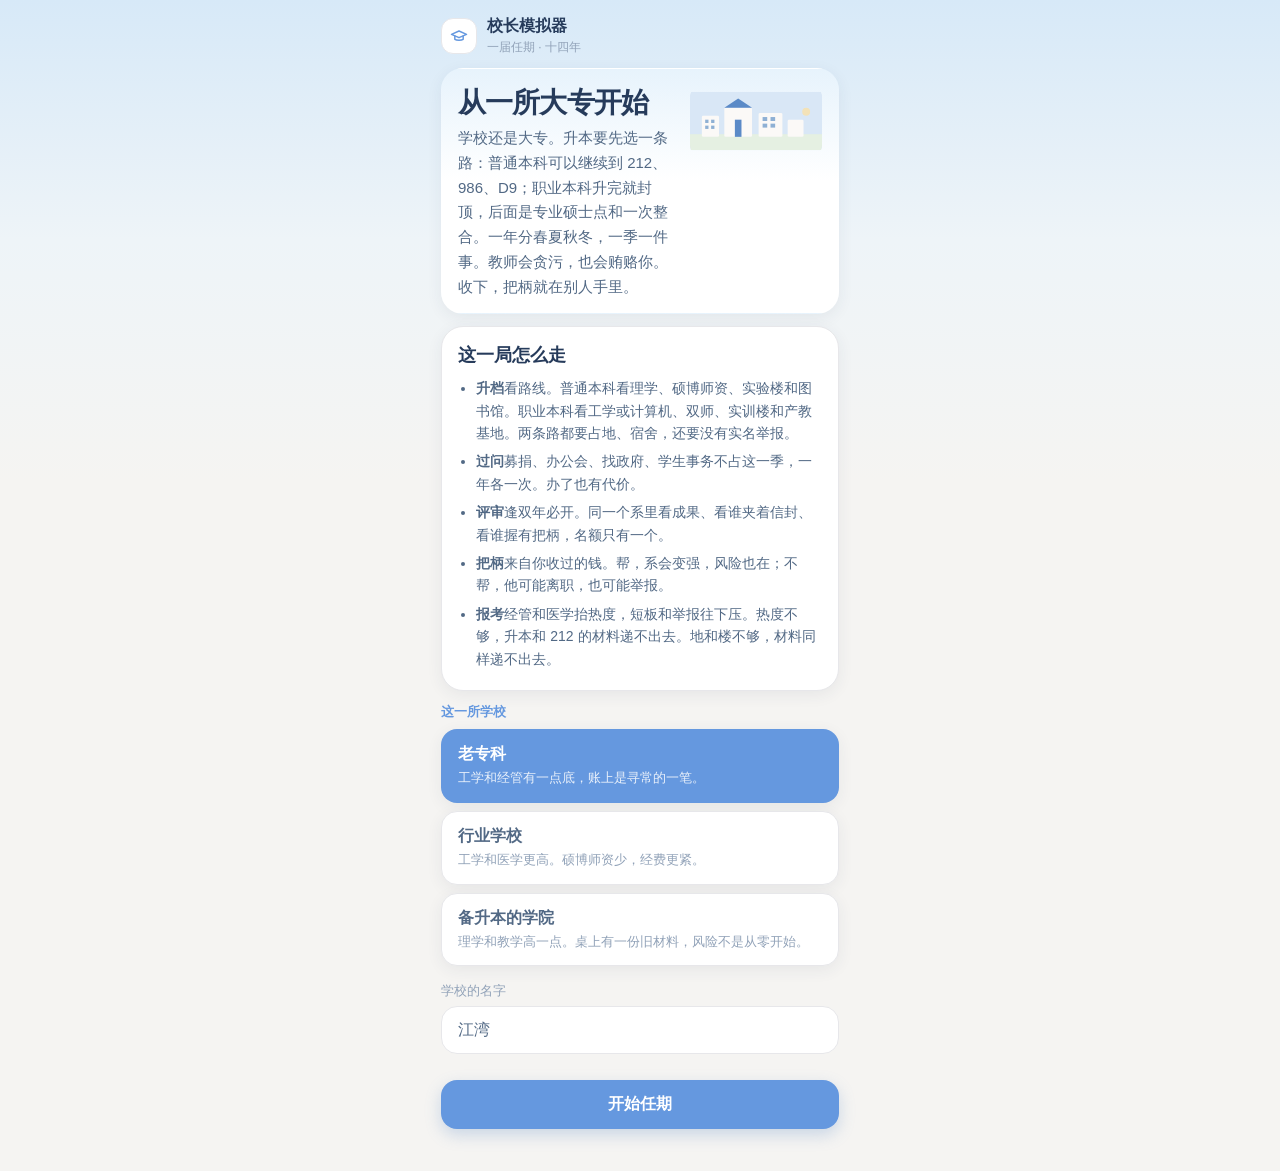
==== commit 7cf15705: "update3" ====
--- a/index.html
+++ b/index.html
@@ -4,10 +4,10 @@
   <meta charset="UTF-8" />
   <meta name="viewport" content="width=device-width, initial-scale=1" />
   <title>校长模拟器</title>
-  <link rel="stylesheet" href="style.css?v=22" />
+  <link rel="stylesheet" href="style.css?v=28" />
 </head>
 <body>
   <div id="app"></div>
-  <script src="game.js?v=22"></script>
+  <script src="game.js?v=29"></script>
 </body>
 </html>
--- a/style.css
+++ b/style.css
@@ -241,12 +241,13 @@
 .strip b, .stats .tile b, .ring b {
   display: block;
   margin-top: 1px;
-  font-size: 13px;
+  font-size: 12px;
   font-weight: 700;
   line-height: 1.1;
   font-variant-numeric: tabular-nums;
   letter-spacing: -0.03em;
   color: var(--title);
+  white-space: nowrap;
 }
 
 .strip em, .stats .tile em, .ring em {
@@ -265,8 +266,31 @@
 
 .strip .near b { color: #c4843a; }
 .strip .bad b { color: var(--bad); }
-.yearcard .log { margin-top: 8px; }
-.yearcard .log li { padding: 6px 0; font-size: 13px; }
+.yearscroll {
+  max-height: 240px;
+  margin-top: 10px;
+  overflow-y: auto;
+  overscroll-behavior: contain;
+  -webkit-overflow-scrolling: touch;
+}
+.yearblock { padding: 8px 0 2px; border-top: 1px solid var(--line); }
+.yearblock:first-child { border-top: none; padding-top: 0; }
+.yearblock h3 {
+  position: sticky;
+  top: 0;
+  z-index: 1;
+  margin: 0;
+  padding: 6px 8px;
+  background: var(--blue-soft);
+  border-radius: 8px;
+  color: var(--blue);
+  font-size: 13px;
+  font-weight: 700;
+}
+.yearblock.now h3 { background: var(--blue); color: #fff; }
+.yearblock .meta { margin: 8px 8px 0; }
+.yearcard .log { margin: 4px 0 0; }
+.yearcard .log li { padding: 6px 8px; font-size: 13px; }
 
 .ladder {
   display: grid;
@@ -289,6 +313,7 @@
 .rung.on { background: var(--blue); border-color: transparent; color: #fff; }
 .rung.on small, .rung.on b { color: #fff; }
 .rung.done small, .rung.done b { color: var(--good); }
+.rung.lock { opacity: 0.45; }
 
 .schoolhead { justify-content: flex-start; align-items: center; }
 .schoolhead .cap {
@@ -414,6 +439,12 @@
 .actions .go svg { width: 16px; height: 16px; }
 
 .choices { display: grid; gap: 10px; margin: 14px 0; }
+.origins { display: grid; gap: 8px; margin-top: 8px; }
+.origins button { width: 100%; text-align: left; }
+.origins button b { display: block; font-size: 16px; font-weight: 650; }
+.origins button small { display: block; margin-top: 4px; color: var(--muted); font-size: 13px; line-height: 1.45; font-weight: 400; }
+.origins button.on { background: var(--blue); color: #fff; border-color: transparent; }
+.origins button.on small { color: rgba(255,255,255,.86); }
 .choices button { width: 100%; text-align: left; }
 .choices button b { display: block; font-size: 16px; font-weight: 650; color: var(--title); }
 .choices button small { display: block; margin-top: 4px; color: var(--muted); font-size: 13px; line-height: 1.5; font-weight: 400; }
@@ -492,6 +523,7 @@
 .summary h1 { font-size: 24px; }
 
 .sect { margin: 18px 4px 0; font-size: 16px; color: var(--title); }
+.asknote { margin: 4px 4px 0; }
 
 .depts .dept:first-child { border-top: none; padding-top: 4px; }
 
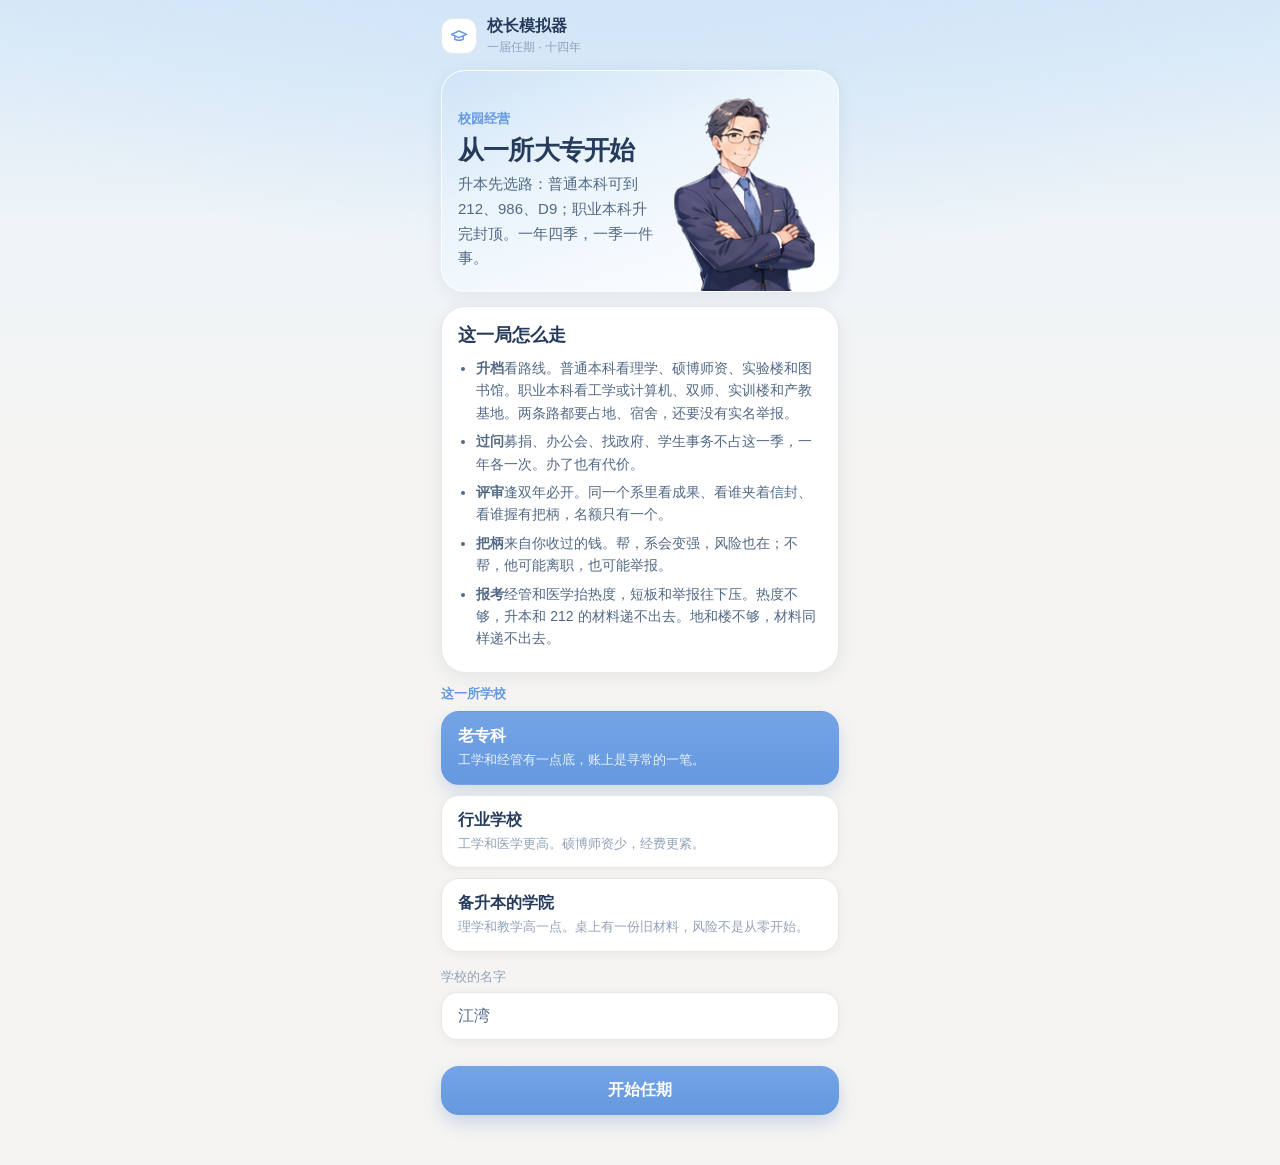
==== commit 170cb46e: "uapdate" ====
--- a/index.html
+++ b/index.html
@@ -4,10 +4,11 @@
   <meta charset="UTF-8" />
   <meta name="viewport" content="width=device-width, initial-scale=1" />
   <title>校长模拟器</title>
-  <link rel="stylesheet" href="style.css?v=28" />
+  <link rel="stylesheet" href="style.css?v=31" />
 </head>
 <body>
   <div id="app"></div>
-  <script src="game.js?v=29"></script>
+  <script src="assets.js?v=2"></script>
+  <script src="game.js?v=31"></script>
 </body>
 </html>
--- a/style.css
+++ b/style.css
@@ -7,12 +7,18 @@
   --blue: #6598df;
   --blue-2: #8eb4ea;
   --blue-soft: #eaf1fc;
+  --sky: #d7e9f8;
   --line: #e7e7ea;
   --gold: #e8ad65;
+  --accent: #e8a05a;
   --good: #72b49d;
   --warn: #e8ad65;
   --bad: #d77e70;
-  --shadow: 0 4px 16px rgba(38, 59, 91, 0.07);
+  --shadow: 0 4px 18px rgba(38, 59, 91, 0.08);
+  --shadow-soft: 0 2px 10px rgba(38, 59, 91, 0.06);
+  --radius: 24px;
+  --radius-sm: 18px;
+  --radius-xs: 14px;
 }
 
 * { box-sizing: border-box; }
@@ -20,7 +26,9 @@
 html, body {
   margin: 0;
   min-height: 100%;
-  background: linear-gradient(180deg, #d7e9f8 0%, #eef4f8 240px, var(--bg) 480px);
+  background:
+    radial-gradient(120% 60% at 50% -10%, #cfe4f8 0%, transparent 55%),
+    linear-gradient(180deg, #d7e9f8 0%, #eef4f8 220px, var(--bg) 460px);
   color: var(--ink);
   font-family: "HarmonyOS Sans SC", "MiSans", "Noto Sans SC", "PingFang SC", "Microsoft YaHei", sans-serif;
   -webkit-font-smoothing: antialiased;
@@ -32,11 +40,11 @@
   cursor: pointer;
   border: 1px solid var(--line);
   background: var(--card);
-  border-radius: 16px;
+  border-radius: var(--radius-sm);
   padding: 14px 16px;
   text-align: center;
-  box-shadow: var(--shadow);
-  transition: background 0.18s ease, transform 0.18s ease, border-color 0.18s ease;
+  box-shadow: var(--shadow-soft);
+  transition: background 0.18s ease, transform 0.18s ease, border-color 0.18s ease, box-shadow 0.18s ease;
 }
 
 button:hover:not(:disabled) { background: #fff; }
@@ -50,33 +58,52 @@
   justify-content: center;
   gap: 8px;
   width: 100%;
-  min-height: 46px;
+  min-height: 48px;
   margin-top: 12px;
-  background: var(--blue);
+  background: linear-gradient(180deg, #74a4e6 0%, var(--blue) 100%);
   color: #fff;
   border: none;
+  border-radius: 24px;
   font-weight: 600;
-  box-shadow: 0 6px 16px rgba(91, 138, 199, 0.28);
+  box-shadow: 0 8px 18px rgba(91, 138, 199, 0.28);
 }
 
 button.primary:hover:not(:disabled) { background: #5489d4; }
 button.primary b, button.primary em { color: #fff; }
-button.primary em { font-style: normal; opacity: 0.85; font-weight: 500; }
+button.primary em { font-style: normal; opacity: 0.88; font-weight: 500; }
+
+button.accent {
+  display: flex;
+  align-items: center;
+  justify-content: center;
+  gap: 8px;
+  width: 100%;
+  min-height: 48px;
+  margin-top: 12px;
+  background: linear-gradient(180deg, #f0b36e 0%, var(--accent) 100%);
+  color: #fff;
+  border: none;
+  border-radius: 24px;
+  font-weight: 700;
+  box-shadow: 0 8px 18px rgba(232, 160, 90, 0.28);
+}
+
+button.accent:hover:not(:disabled) { background: #d9924a; }
+button.accent em { font-style: normal; opacity: 0.9; font-weight: 500; color: #fff; }
 
 #app { min-height: 100vh; }
 
 .shell {
   width: min(430px, 100%);
   margin: 0 auto;
-  padding: 8px 16px 28px;
-}
-
-.shell.play { padding-bottom: 108px; }
+  padding: 10px 16px 28px;
+}
+
+.shell.play { padding-bottom: 112px; }
+.shell.intro { padding-bottom: 36px; }
 
 .side { display: none; }
-
 .main { min-width: 0; }
-
 .sheet { animation: rise 0.22s ease; }
 
 @keyframes rise {
@@ -84,6 +111,7 @@
   to { opacity: 1; transform: none; }
 }
 
+/* —— 底栏 —— */
 .tabs {
   position: fixed;
   left: 50%;
@@ -94,11 +122,12 @@
   grid-template-columns: repeat(4, 1fr);
   gap: 4px;
   margin: 0;
-  padding: 8px 12px 12px;
-  background: rgba(255, 255, 255, 0.92);
-  border-top: 1px solid var(--line);
+  padding: 10px 14px calc(10px + env(safe-area-inset-bottom, 0px));
+  background: rgba(255, 255, 255, 0.86);
+  border-top: 1px solid rgba(231, 231, 234, 0.9);
   z-index: 3;
-  backdrop-filter: blur(8px);
+  backdrop-filter: blur(14px);
+  -webkit-backdrop-filter: blur(14px);
 }
 
 .tabs button {
@@ -106,18 +135,18 @@
   display: flex;
   flex-direction: column;
   align-items: center;
-  gap: 2px;
+  gap: 3px;
   border: none;
   background: transparent;
   box-shadow: none;
-  border-radius: 16px;
-  padding: 6px 4px;
+  border-radius: 18px;
+  padding: 8px 4px;
   font-size: 12px;
   font-weight: 500;
   color: var(--muted);
 }
 
-.tabs button svg { width: 18px; height: 18px; }
+.tabs button svg { width: 20px; height: 20px; }
 
 .tabs button.on {
   background: #fff;
@@ -125,14 +154,41 @@
   box-shadow: var(--shadow);
 }
 
+/* —— 顶栏 —— */
 .top {
   display: flex;
   align-items: center;
   gap: 10px;
-  min-height: 56px;
-}
-
-.top > b { font-size: 17px; font-weight: 700; color: var(--title); }
+  min-height: 52px;
+}
+
+.top > b { font-size: 17px; font-weight: 700; color: var(--title); flex: 1; min-width: 0; }
+
+.top-meta {
+  display: flex;
+  align-items: center;
+  gap: 6px;
+  flex: none;
+}
+
+.chip {
+  display: inline-flex;
+  align-items: center;
+  gap: 4px;
+  padding: 5px 10px;
+  border-radius: 999px;
+  background: rgba(255, 255, 255, 0.88);
+  border: 1px solid var(--line);
+  color: var(--title);
+  font-size: 12px;
+  font-weight: 700;
+  font-variant-numeric: tabular-nums;
+  box-shadow: var(--shadow-soft);
+}
+
+.chip svg { width: 14px; height: 14px; color: var(--blue); }
+.chip.funds { color: #8a6a32; }
+.chip.funds svg { color: var(--gold); }
 
 .home, .back, .cap {
   width: 36px;
@@ -154,25 +210,60 @@
   display: block;
 }
 
+.brand { min-width: 0; }
 .brand b { display: block; font-size: 16px; font-weight: 700; color: var(--title); }
 .brand small { display: block; margin-top: 2px; color: var(--muted); font-size: 12px; }
 
-.hello, .card, .reason, .rowcard {
+/* —— 卡片 —— */
+.hello, .card, .reason, .rowcard, .dialog {
   background: var(--card);
   border: 1px solid var(--line);
-  border-radius: 22px;
+  border-radius: var(--radius);
   box-shadow: var(--shadow);
 }
 
 .hello {
-  padding: 16px 16px 14px;
+  padding: 16px;
   margin-top: 4px;
   overflow: hidden;
-  background: linear-gradient(180deg, #e7f3fc 0%, #ffffff 46%);
+  background: linear-gradient(165deg, #e7f3fc 0%, #ffffff 48%);
   border-color: transparent;
 }
-.card, .reason { padding: 16px 16px 14px; margin: 12px 0; }
+
+.card, .reason, .dialog { padding: 16px; margin: 12px 0; }
 .reason { background: var(--blue-soft); border-color: #d7e3f2; }
+
+.banner {
+  position: relative;
+  overflow: hidden;
+  border-radius: var(--radius);
+  margin: 4px 0 12px;
+  padding: 18px 16px;
+  min-height: 148px;
+  background: linear-gradient(135deg, #d9ebfa 0%, #eef6fc 45%, #ffffff 100%);
+  border: 1px solid rgba(255, 255, 255, 0.8);
+  box-shadow: var(--shadow);
+}
+
+.banner-copy { position: relative; z-index: 1; max-width: 62%; }
+.banner .art-wrap {
+  position: absolute;
+  right: 8px;
+  bottom: 0;
+  width: 150px;
+  height: 120px;
+  background: transparent;
+  border-radius: 0;
+}
+
+.banner.character .art-wrap {
+  width: 108px;
+  height: 148px;
+  right: 12px;
+}
+
+.banner h1, .banner h2 { margin: 0 0 6px; }
+.banner .meta { color: #6d829c; }
 
 .hello-top, .schoolhead, .sumtop {
   display: flex;
@@ -181,11 +272,89 @@
   gap: 12px;
 }
 
-.hello-top .skyline { width: 132px; height: 72px; flex: none; border-radius: 12px; }
+.art-wrap {
+  flex: none;
+  overflow: hidden;
+  display: grid;
+  place-items: center;
+  border-radius: var(--radius-xs);
+  background: linear-gradient(180deg, #eaf4fc 0%, #f7fafc 100%);
+}
+
+.hello-top .skyline,
+.hello-top .art-wrap {
+  width: 120px;
+  height: 96px;
+}
+
+.hello-top .art-wrap.hero { width: 88px; height: 120px; }
+.schoolhead .art-wrap.hero { width: 112px; height: 76px; margin-right: 2px; }
+
+.art-building,
+.art-character {
+  width: 100%;
+  height: 100%;
+  object-fit: contain;
+  object-position: center bottom;
+  display: block;
+  pointer-events: none;
+  user-select: none;
+}
+
+.art-fallback {
+  width: 100%;
+  height: 100%;
+  display: grid;
+  place-items: center;
+  color: var(--blue);
+}
+
+.campus-grid {
+  display: grid;
+  grid-template-columns: repeat(2, minmax(0, 1fr));
+  gap: 10px;
+  margin: 0 0 14px;
+}
+
+.campus-item {
+  margin: 0;
+  padding: 12px 8px 10px;
+  border-radius: var(--radius-sm);
+  background: linear-gradient(180deg, #eef5fc 0%, #ffffff 72%);
+  border: 1px solid var(--line);
+  text-align: center;
+  box-shadow: var(--shadow-soft);
+}
+
+.campus-item .art-building,
+.campus-item .art-fallback {
+  width: 100%;
+  height: 92px;
+}
+
+.campus-item figcaption {
+  display: flex;
+  justify-content: center;
+  align-items: baseline;
+  gap: 6px;
+  margin-top: 6px;
+}
+
+.campus-item figcaption b {
+  font-size: 13px;
+  color: var(--title);
+  font-weight: 600;
+}
+
+.campus-item figcaption em {
+  font-style: normal;
+  font-size: 12px;
+  color: var(--muted);
+}
 
 h1 {
   margin: 0 0 6px;
-  font-size: 28px;
+  font-size: 26px;
   line-height: 1.25;
   font-weight: 700;
   letter-spacing: -0.03em;
@@ -220,52 +389,96 @@
   font-weight: 600;
 }
 
-.strip, .stats {
-  display: grid;
-  grid-template-columns: repeat(5, 1fr);
-  gap: 4px;
-  margin-top: 8px;
-}
-
-.strip > div, .stats > .tile {
+/* —— 指标 —— */
+.core-stats {
+  display: grid;
+  grid-template-columns: 1fr 1fr;
+  gap: 10px;
+  margin-top: 14px;
+}
+
+.stat-card {
   background: #fff;
   border: 1px solid var(--line);
-  border-radius: 8px;
-  padding: 3px 1px 2px;
-  text-align: center;
-  line-height: 1.1;
-}
-
-.pico { display: flex; justify-content: center; color: var(--blue); }
-.strip .pico svg { width: 12px; height: 12px; }
-.strip b, .stats .tile b, .ring b {
+  border-radius: var(--radius-sm);
+  padding: 12px 12px 10px;
+  box-shadow: var(--shadow-soft);
+}
+
+.stat-card .pico {
+  width: 28px;
+  height: 28px;
+  border-radius: 10px;
+  display: grid;
+  place-items: center;
+  background: var(--blue-soft);
+  color: var(--blue);
+  margin-bottom: 8px;
+}
+
+.stat-card .pico svg { width: 16px; height: 16px; }
+
+.stat-card b {
   display: block;
-  margin-top: 1px;
-  font-size: 12px;
+  font-size: 22px;
   font-weight: 700;
   line-height: 1.1;
   font-variant-numeric: tabular-nums;
   letter-spacing: -0.03em;
   color: var(--title);
-  white-space: nowrap;
-}
-
-.strip em, .stats .tile em, .ring em {
+}
+
+.stat-card em {
   display: block;
-  margin-top: 0;
+  margin-top: 4px;
+  font-style: normal;
+  font-size: 12px;
+  color: var(--muted);
+}
+
+.stat-card.near b { color: #c4843a; }
+.stat-card.bad b { color: var(--bad); }
+
+.more-stats {
+  display: grid;
+  grid-template-columns: repeat(3, 1fr);
+  gap: 6px;
+  margin-top: 10px;
+}
+
+.more-stats > div {
+  background: rgba(255, 255, 255, 0.78);
+  border: 1px solid var(--line);
+  border-radius: 12px;
+  padding: 8px 4px;
+  text-align: center;
+}
+
+.more-stats .pico { display: flex; justify-content: center; color: var(--blue); margin-bottom: 2px; }
+.more-stats .pico svg { width: 13px; height: 13px; }
+.more-stats b {
+  display: block;
+  font-size: 13px;
+  font-weight: 700;
+  color: var(--title);
+  font-variant-numeric: tabular-nums;
+}
+.more-stats em {
+  display: block;
   font-style: normal;
   font-size: 10px;
-  font-weight: 500;
-  line-height: 1.15;
   color: var(--muted);
-  white-space: nowrap;
-}
-
-.stats .tile svg { margin: 0 auto; color: var(--blue); }
-.stats .rest { grid-column: 1 / -1; }
-
-.strip .near b { color: #c4843a; }
-.strip .bad b { color: var(--bad); }
+}
+.more-stats .near b { color: #c4843a; }
+.more-stats .bad b { color: var(--bad); }
+
+.strip, .stats {
+  display: grid;
+  grid-template-columns: repeat(5, 1fr);
+  gap: 4px;
+  margin-top: 8px;
+}
+
 .yearscroll {
   max-height: 240px;
   margin-top: 10px;
@@ -273,6 +486,7 @@
   overscroll-behavior: contain;
   -webkit-overflow-scrolling: touch;
 }
+
 .yearblock { padding: 8px 0 2px; border-top: 1px solid var(--line); }
 .yearblock:first-child { border-top: none; padding-top: 0; }
 .yearblock h3 {
@@ -280,9 +494,9 @@
   top: 0;
   z-index: 1;
   margin: 0;
-  padding: 6px 8px;
+  padding: 6px 10px;
   background: var(--blue-soft);
-  border-radius: 8px;
+  border-radius: 10px;
   color: var(--blue);
   font-size: 13px;
   font-weight: 700;
@@ -305,12 +519,12 @@
   border-radius: 16px;
   padding: 10px 4px;
   text-align: center;
-  box-shadow: var(--shadow);
+  box-shadow: var(--shadow-soft);
 }
 
 .rung small { display: block; color: var(--muted); font-size: 11px; letter-spacing: 0.04em; }
-.rung b { display: block; margin-top: 2px; font-size: 13px; font-weight: 700; }
-.rung.on { background: var(--blue); border-color: transparent; color: #fff; }
+.rung b { display: block; margin-top: 2px; font-size: 13px; font-weight: 700; color: var(--title); }
+.rung.on { background: var(--blue); border-color: transparent; color: #fff; box-shadow: 0 6px 14px rgba(101, 152, 223, 0.28); }
 .rung.on small, .rung.on b { color: #fff; }
 .rung.done small, .rung.done b { color: var(--good); }
 .rung.lock { opacity: 0.45; }
@@ -323,11 +537,19 @@
   background: var(--blue-soft);
   color: var(--blue);
 }
-
 .schoolhead .cap svg { width: 26px; height: 26px; }
 .schoolhead h2 { margin-bottom: 4px; }
 .schoolhead .meta { margin: 0; }
 
+.sumtop .art-wrap.hero {
+  width: 72px;
+  height: 112px;
+  border-radius: 16px;
+  overflow: hidden;
+  background: linear-gradient(180deg, #eaf4fc 0%, #f7fafc 100%);
+  flex: none;
+}
+
 .dept { padding: 12px 0; border-top: 1px solid var(--line); }
 .dept:first-of-type { border-top: none; padding-top: 2px; }
 .dept .row, .req .row, .stat {
@@ -337,7 +559,7 @@
   gap: 8px;
 }
 
-.dept .row b, .req .row b { font-size: 15px; font-weight: 650; }
+.dept .row b, .req .row b { font-size: 15px; font-weight: 650; color: var(--title); }
 .dept .row span, .req .row span { margin-left: auto; font-variant-numeric: tabular-nums; color: var(--muted); font-size: 14px; }
 .req .row .ok { color: var(--good); }
 .req .row .no { color: var(--warn); }
@@ -345,7 +567,7 @@
 .track {
   height: 10px;
   margin-top: 8px;
-  background: #e7e5e5;
+  background: #e7e7ea;
   border-radius: 999px;
   overflow: hidden;
 }
@@ -354,13 +576,13 @@
   display: block;
   height: 100%;
   border-radius: 999px;
-  background: var(--blue);
+  background: linear-gradient(90deg, var(--blue-2), var(--blue));
   transition: width 0.25s ease;
 }
 
-.track > i.ok { background: var(--good); }
-.track > i.near { background: var(--warn); }
-.track > i.bad { background: var(--bad); }
+.track > i.ok { background: linear-gradient(90deg, #8ec9b4, var(--good)); }
+.track > i.near { background: linear-gradient(90deg, #f0c48a, var(--warn)); }
+.track > i.bad { background: linear-gradient(90deg, #e5a396, var(--bad)); }
 .dept .hint { margin-top: 6px; }
 
 .tick {
@@ -401,7 +623,7 @@
   margin-top: 12px;
   background: var(--card);
   border: 1px solid var(--line);
-  border-radius: 22px;
+  border-radius: var(--radius);
   box-shadow: var(--shadow);
   overflow: hidden;
 }
@@ -417,7 +639,7 @@
   border-top: 1px solid var(--line);
   box-shadow: none;
   background: transparent;
-  padding: 13px 14px;
+  padding: 14px;
 }
 
 .actions button:first-child { border-top: none; }
@@ -427,8 +649,8 @@
 .actions button small { display: block; margin-top: 2px; color: var(--muted); font-size: 12px; line-height: 1.45; font-weight: 400; }
 .actions button em { font-style: normal; color: var(--muted); font-variant-numeric: tabular-nums; font-size: 15px; }
 .actions .ico {
-  width: 34px;
-  height: 34px;
+  width: 38px;
+  height: 38px;
   border-radius: 12px;
   display: grid;
   place-items: center;
@@ -439,13 +661,25 @@
 .actions .go svg { width: 16px; height: 16px; }
 
 .choices { display: grid; gap: 10px; margin: 14px 0; }
-.origins { display: grid; gap: 8px; margin-top: 8px; }
-.origins button { width: 100%; text-align: left; }
-.origins button b { display: block; font-size: 16px; font-weight: 650; }
+.origins { display: grid; gap: 10px; margin-top: 8px; }
+.origins button {
+  width: 100%;
+  text-align: left;
+  border-radius: var(--radius-sm);
+  padding: 14px 16px;
+}
+.origins button b { display: block; font-size: 16px; font-weight: 650; color: var(--title); }
 .origins button small { display: block; margin-top: 4px; color: var(--muted); font-size: 13px; line-height: 1.45; font-weight: 400; }
-.origins button.on { background: var(--blue); color: #fff; border-color: transparent; }
+.origins button.on {
+  background: linear-gradient(180deg, #74a4e6 0%, var(--blue) 100%);
+  color: #fff;
+  border-color: transparent;
+  box-shadow: 0 8px 18px rgba(91, 138, 199, 0.24);
+}
+.origins button.on b { color: #fff; }
 .origins button.on small { color: rgba(255,255,255,.86); }
-.choices button { width: 100%; text-align: left; }
+
+.choices button { width: 100%; text-align: left; border-radius: var(--radius-sm); }
 .choices button b { display: block; font-size: 16px; font-weight: 650; color: var(--title); }
 .choices button small { display: block; margin-top: 4px; color: var(--muted); font-size: 13px; line-height: 1.5; font-weight: 400; }
 .choices button.primary { text-align: center; }
@@ -453,14 +687,37 @@
 
 .glance { margin: 8px 0 0; color: var(--muted); font-size: 12px; line-height: 1.55; }
 
+.people-head {
+  display: flex;
+  align-items: center;
+  justify-content: space-between;
+  gap: 12px;
+  margin: 0 0 12px;
+  padding: 14px 16px;
+  border-radius: var(--radius-sm);
+  background: linear-gradient(180deg, #eaf3fc 0%, #ffffff 100%);
+  border: 1px solid var(--line);
+  box-shadow: var(--shadow-soft);
+}
+
+.people-head b {
+  display: block;
+  font-size: 22px;
+  color: var(--title);
+  font-variant-numeric: tabular-nums;
+}
+
+.people-head span { color: var(--muted); font-size: 12px; }
+
 .person {
   display: flex;
   gap: 12px;
   align-items: flex-start;
-  padding: 12px 0;
+  padding: 14px 0;
   border-top: 1px solid var(--line);
 }
 .person:first-child { border-top: none; padding-top: 2px; }
+
 .avatar {
   width: 40px;
   height: 40px;
@@ -471,11 +728,23 @@
   background: var(--blue-soft);
   color: var(--blue);
   font-weight: 700;
-}
+  overflow: hidden;
+}
+
+.avatar.sprite {
+  width: 52px;
+  height: 78px;
+  border-radius: 14px;
+  background: linear-gradient(180deg, #eaf4fc 0%, #f8fafc 100%);
+  border: 1px solid var(--line);
+}
+
+.avatar.sprite .art-character { object-position: center top; }
 .who { min-width: 0; flex: 1; }
 .nameline { display: flex; align-items: center; gap: 6px; flex-wrap: wrap; }
-.nameline b { font-size: 16px; }
-.person .meta { margin-top: 3px; }
+.nameline b { font-size: 16px; color: var(--title); }
+.person .meta { margin-top: 4px; }
+
 .tag {
   font-size: 12px;
   font-weight: 500;
@@ -486,6 +755,7 @@
   white-space: nowrap;
 }
 .tag.warn { color: #a85b4e; background: #fbeceb; }
+.tag.rank { color: var(--blue); background: var(--blue-soft); }
 
 .pending {
   width: 100%;
@@ -495,6 +765,7 @@
   border-color: #d5e3f4;
   color: var(--title);
   box-shadow: none;
+  border-radius: var(--radius-sm);
 }
 
 .ring {
@@ -518,13 +789,12 @@
   place-items: center;
   align-content: center;
 }
-.ring b { font-size: 20px; }
-.ring em { font-size: 12px; }
+.ring b { font-size: 20px; color: var(--title); }
+.ring em { font-size: 12px; color: var(--muted); font-style: normal; }
 .summary h1 { font-size: 24px; }
 
 .sect { margin: 18px 4px 0; font-size: 16px; color: var(--title); }
 .asknote { margin: 4px 4px 0; }
-
 .depts .dept:first-child { border-top: none; padding-top: 4px; }
 
 .facts {
@@ -533,6 +803,7 @@
   gap: 12px 16px;
   margin-top: 4px;
 }
+.facts.compact { gap: 10px 12px; }
 .facts span { display: block; color: var(--muted); font-size: 12px; }
 .facts b { display: block; margin-top: 2px; color: var(--title); font-size: 16px; font-weight: 700; }
 
@@ -542,17 +813,23 @@
   overflow-x: auto;
   margin: 0 0 10px;
   padding-bottom: 2px;
+  -webkit-overflow-scrolling: touch;
 }
 .filters button {
   flex: none;
   border-radius: 20px;
-  padding: 6px 12px;
+  padding: 7px 14px;
   font-size: 13px;
   box-shadow: none;
-  background: #fff;
+  background: rgba(255, 255, 255, 0.9);
   color: var(--ink);
 }
-.filters button.on { background: var(--blue); color: #fff; border-color: transparent; }
+.filters button.on {
+  background: var(--blue);
+  color: #fff;
+  border-color: transparent;
+  box-shadow: 0 4px 12px rgba(101, 152, 223, 0.25);
+}
 
 .ready {
   margin: 12px 0;
@@ -573,8 +850,11 @@
   padding: 14px 16px;
   margin: 12px 0;
 }
-.rowcard b { font-weight: 700; }
+.rowcard b { font-weight: 700; color: var(--title); }
 .rowcard .side { color: var(--muted); font-size: 13px; }
+
+.dialog h1 { font-size: 24px; }
+.dialog .lede { margin-top: 8px; }
 
 label { display: block; margin: 16px 0 6px; color: var(--muted); font-size: 13px; }
 
@@ -586,13 +866,38 @@
   padding: 14px 16px;
   font-size: 16px;
   outline: none;
+  box-shadow: var(--shadow-soft);
 }
 
 .rules { margin: 0; padding-left: 1.15em; color: var(--ink); }
 .rules li { margin: 6px 0; line-height: 1.6; font-size: 14px; }
 .rules strong { font-weight: 700; }
 
-.play h1 { font-size: 26px; }
+.play h1 { font-size: 24px; }
+
+.intro-hero {
+  margin: 8px 0 14px;
+  padding: 20px 16px 0;
+  min-height: 210px;
+  border-radius: var(--radius);
+  background: linear-gradient(160deg, #cfe4f7 0%, #eaf4fc 40%, #ffffff 100%);
+  border: 1px solid rgba(255,255,255,0.85);
+  box-shadow: var(--shadow);
+  overflow: hidden;
+  display: grid;
+  grid-template-columns: 1.1fr 0.9fr;
+  gap: 8px;
+  align-items: end;
+}
+
+.intro-hero .copy { padding-bottom: 20px; }
+.intro-hero .art-wrap {
+  width: 100%;
+  height: 200px;
+  background: transparent;
+  align-self: end;
+}
+.intro-hero .art-character { object-position: center bottom; }
 
 @media (min-width: 960px) {
   .shell.play {
@@ -644,13 +949,16 @@
   .side nav button svg { width: 18px; height: 18px; }
   .side nav button.on { background: var(--card); color: var(--title); }
   .side nav button:hover:not(.on) { background: rgba(255, 255, 255, 0.14); }
-  .side .skyline {
+  .side .skyline,
+  .side .art-wrap {
     position: absolute;
-    left: 0;
-    right: 0;
-    bottom: 0;
-    width: 100%;
-    height: 140px;
+    left: 12px;
+    right: 12px;
+    bottom: 12px;
+    width: auto;
+    height: 120px;
+    border-radius: 16px;
+    background: rgba(255, 255, 255, 0.12);
   }
 
   .tabs { display: none; }
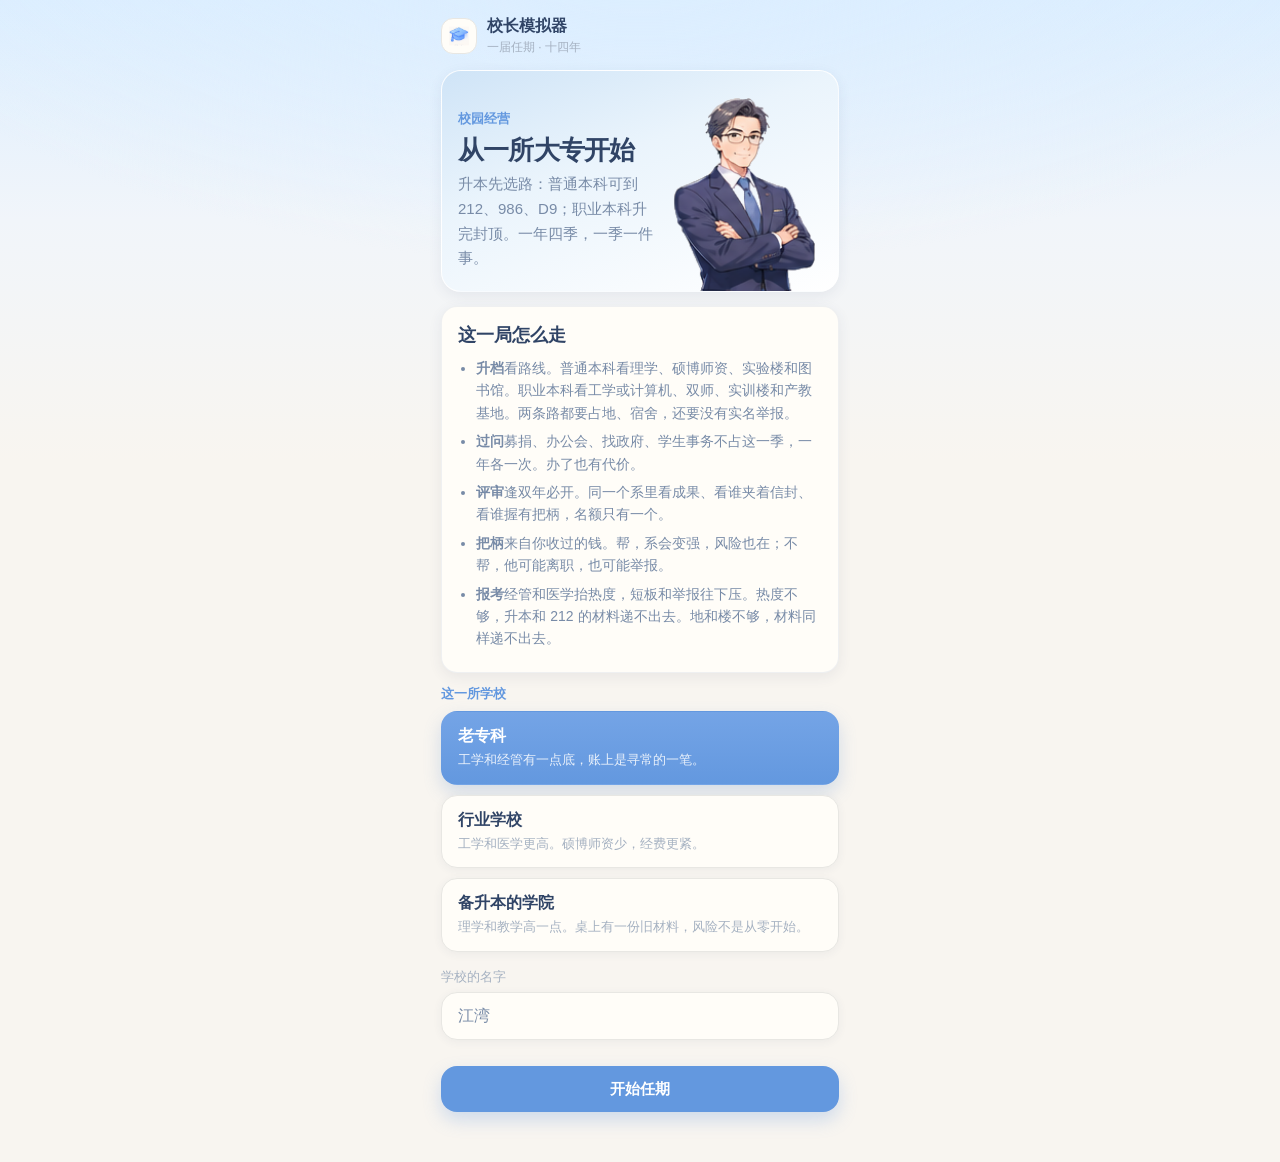
==== commit 902c6908: "update" ====
--- a/index.html
+++ b/index.html
@@ -2,13 +2,17 @@
 <html lang="zh-CN">
 <head>
   <meta charset="UTF-8" />
-  <meta name="viewport" content="width=device-width, initial-scale=1" />
+  <meta name="viewport" content="width=device-width, initial-scale=1, viewport-fit=cover" />
   <title>校长模拟器</title>
-  <link rel="stylesheet" href="style.css?v=31" />
+  <link rel="stylesheet" href="src/styles/design-tokens.css?v=1" />
+  <link rel="stylesheet" href="src/styles/campus-components.css?v=5" />
+  <link rel="stylesheet" href="style.css?v=49" />
 </head>
 <body>
   <div id="app"></div>
-  <script src="assets.js?v=2"></script>
-  <script src="game.js?v=31"></script>
+  <script src="assets.js?v=3"></script>
+  <script src="src/ui/campus-components.js?v=2"></script>
+  <script src="src/ui/campus-icons.js?v=2"></script>
+  <script src="game.js?v=46"></script>
 </body>
 </html>
--- a/src/styles/design-tokens.css
+++ b/src/styles/design-tokens.css
@@ -0,0 +1,78 @@
+/* 校长模拟器 Design Tokens — 唯一色板来源（对齐 docs/UI-DESIGN-SYSTEM.md） */
+:root {
+  --color-primary: #6398df;
+  --color-primary-dark: #4f82c9;
+  --color-primary-light: #f1f7ff;
+  --color-primary-mid: #dceeff;
+
+  --color-canvas: #f8f5f0;
+  --color-surface: #fffdf8;
+  --color-sky: #dceeff;
+  --color-sky-mid: #f1f5fa;
+  --color-warm: #f7efe3;
+
+  --color-text-primary: #304466;
+  --color-text-secondary: #788ba7;
+  --color-text-tertiary: #a5b1c1;
+
+  --color-gold: #f2ae65;
+  --color-success: #80c6a5;
+  --color-warning: #f2ae65;
+  --color-danger: #e88a82;
+  --color-special: #a77bd3;
+  --color-locked: #c8cdd6;
+
+  --color-border: rgba(120, 150, 190, 0.12);
+  --color-border-solid: #e8e7e3;
+
+  --radius-sm: 8px;
+  --radius-md: 12px;
+  --radius-lg: 16px;
+  --radius-xl: 20px;
+  --radius-2xl: 24px;
+  --radius-full: 999px;
+
+  --space-1: 4px;
+  --space-2: 8px;
+  --space-3: 12px;
+  --space-4: 16px;
+  --space-5: 20px;
+  --space-6: 24px;
+  --space-8: 32px;
+
+  --font-title: 22px;
+  --font-section: 18px;
+  --font-card-title: 16px;
+  --font-body: 14px;
+  --font-meta: 12px;
+  --font-tag: 11px;
+  --font-stat: 26px;
+
+  --shadow-card: 0 4px 14px rgba(50, 70, 100, 0.08);
+  --shadow-float: 0 6px 20px rgba(50, 75, 110, 0.12);
+  --shadow-soft: 0 2px 10px rgba(50, 75, 110, 0.06);
+
+  --page-padding: 16px;
+  --bottom-nav-height: 64px;
+  --shell-max: 430px;
+  --touch-min: 44px;
+
+  /* 兼容旧页面变量 */
+  --bg: var(--color-canvas);
+  --card: var(--color-surface);
+  --ink: var(--color-text-secondary);
+  --title: var(--color-text-primary);
+  --muted: var(--color-text-tertiary);
+  --blue: var(--color-primary);
+  --blue-2: #8eb4ea;
+  --blue-soft: var(--color-primary-light);
+  --sky: var(--color-sky);
+  --line: var(--color-border-solid);
+  --gold: var(--color-gold);
+  --accent: var(--color-warning);
+  --good: var(--color-success);
+  --warn: var(--color-warning);
+  --bad: var(--color-danger);
+  --shadow: var(--shadow-card);
+  --radius: var(--radius-xl);
+}
--- a/src/styles/campus-components.css
+++ b/src/styles/campus-components.css
@@ -0,0 +1,649 @@
+/* Campus* 公共组件视觉层 */
+
+.campus-btn {
+  display: inline-flex;
+  align-items: center;
+  justify-content: center;
+  gap: var(--space-2);
+  min-height: 46px;
+  padding: 12px 18px;
+  border-radius: 23px;
+  border: 1px solid var(--color-border-solid);
+  background: var(--color-surface);
+  color: var(--color-text-primary);
+  font-size: 15px;
+  font-weight: 600;
+  box-shadow: var(--shadow-soft);
+  text-align: center;
+  cursor: pointer;
+  transition: background 0.18s ease, transform 0.18s ease, border-color 0.18s ease, box-shadow 0.18s ease;
+}
+
+.campus-btn:active:not(:disabled) { transform: scale(0.985); }
+.campus-btn:disabled {
+  background: #f3f1ef;
+  color: var(--color-locked);
+  box-shadow: none;
+  cursor: not-allowed;
+}
+
+.campus-btn--block,
+.campus-btn--primary {
+  width: 100%;
+}
+
+.campus-btn--primary,
+button.primary {
+  margin-top: var(--space-3);
+  background: var(--color-primary);
+  color: #fff;
+  border: none;
+  border-radius: 23px;
+  min-height: 46px;
+  font-weight: 600;
+  box-shadow: 0 8px 18px rgba(99, 152, 223, 0.28);
+}
+
+.campus-btn--primary:hover:not(:disabled),
+button.primary:hover:not(:disabled) {
+  background: var(--color-primary-dark);
+}
+
+.campus-btn--secondary {
+  background: #fff;
+  border-color: rgba(99, 152, 223, 0.35);
+  color: var(--color-primary);
+}
+
+.campus-btn--danger {
+  background: #fff5f3;
+  border-color: rgba(232, 138, 130, 0.45);
+  color: var(--color-danger);
+}
+
+.campus-btn--ghost {
+  background: transparent;
+  border-color: transparent;
+  box-shadow: none;
+  color: var(--color-text-secondary);
+}
+
+.campus-btn--accent,
+button.accent {
+  width: 100%;
+  margin-top: var(--space-3);
+  background: var(--color-warning);
+  color: #fff;
+  border: none;
+  border-radius: 23px;
+  min-height: 46px;
+  font-weight: 700;
+  box-shadow: 0 8px 18px rgba(242, 174, 101, 0.28);
+}
+
+.campus-btn em,
+button.primary em,
+button.accent em {
+  font-style: normal;
+  opacity: 0.88;
+  font-weight: 500;
+}
+
+.campus-card {
+  background: var(--color-surface);
+  border: 1px solid var(--color-border);
+  border-radius: var(--radius-lg);
+  box-shadow: var(--shadow-card);
+  padding: 14px 16px;
+  margin: 12px 0;
+}
+
+.campus-card--soft {
+  background: linear-gradient(180deg, var(--color-primary-light) 0%, var(--color-surface) 52%);
+  border-color: transparent;
+}
+
+.campus-card--warm {
+  background: var(--color-warm);
+  border-color: rgba(242, 174, 101, 0.22);
+}
+
+.campus-card--hero {
+  border-radius: var(--radius-xl);
+  overflow: hidden;
+}
+
+.campus-card__head {
+  display: flex;
+  align-items: baseline;
+  justify-content: space-between;
+  gap: var(--space-3);
+  margin-bottom: var(--space-3);
+}
+
+.campus-card__head h2 {
+  margin: 0;
+  font-size: var(--font-card-title);
+  font-weight: 600;
+  color: var(--color-text-primary);
+}
+
+.campus-badge {
+  display: inline-flex;
+  align-items: center;
+  border-radius: var(--radius-full);
+  padding: 2px 8px;
+  font-size: var(--font-tag);
+  font-weight: 600;
+  line-height: 1.4;
+  white-space: nowrap;
+  background: var(--color-primary-light);
+  color: var(--color-primary);
+}
+
+.campus-badge--warn {
+  background: #fff1e8;
+  color: #a85b4e;
+}
+
+.campus-badge--ok {
+  background: #e8f7f0;
+  color: #3d8f74;
+}
+
+.campus-badge--gold {
+  background: #fff4dd;
+  color: #b8842f;
+}
+
+.campus-progress {
+  width: 100%;
+}
+
+.campus-progress__row {
+  display: flex;
+  align-items: center;
+  justify-content: space-between;
+  gap: var(--space-2);
+  margin-bottom: 6px;
+}
+
+.campus-progress__row b {
+  font-size: var(--font-body);
+  font-weight: 600;
+  color: var(--color-text-primary);
+}
+
+.campus-progress__row span {
+  font-size: var(--font-meta);
+  color: var(--color-text-secondary);
+  font-variant-numeric: tabular-nums;
+}
+
+.campus-progress__track,
+.track {
+  height: 8px;
+  border-radius: var(--radius-full);
+  background: #e7e7ea;
+  overflow: hidden;
+}
+
+.campus-progress__fill,
+.track > i {
+  display: block;
+  height: 100%;
+  border-radius: inherit;
+  background: var(--color-primary);
+}
+
+.campus-progress__fill.is-ok,
+.track > i.ok { background: var(--color-success); }
+.campus-progress__fill.is-near,
+.track > i.near { background: var(--color-warning); }
+.campus-progress__fill.is-bad,
+.track > i.bad { background: var(--color-danger); }
+
+.campus-stat {
+  background: var(--color-surface);
+  border: 1px solid var(--color-border);
+  border-radius: var(--radius-md);
+  padding: 8px 6px;
+  text-align: center;
+  line-height: 1.15;
+  box-shadow: var(--shadow-soft);
+}
+
+.campus-stat .pico {
+  display: flex;
+  justify-content: center;
+  color: var(--color-primary);
+}
+
+.campus-stat .pico svg,
+.campus-stat .pico .campus-ico {
+  width: 16px;
+  height: 16px;
+}
+
+.campus-stat b {
+  display: block;
+  margin-top: 2px;
+  font-size: 15px;
+  font-weight: 700;
+  font-variant-numeric: tabular-nums;
+  color: var(--color-text-primary);
+}
+
+.campus-stat em {
+  display: block;
+  margin-top: 1px;
+  font-style: normal;
+  font-size: 10px;
+  font-weight: 500;
+  color: var(--color-text-tertiary);
+  white-space: nowrap;
+}
+
+.campus-stat.is-near b { color: #c4843a; }
+.campus-stat.is-bad b { color: var(--color-danger); }
+
+.campus-resource {
+  display: flex;
+  gap: var(--space-2);
+  flex-wrap: wrap;
+}
+
+.campus-resource__chip {
+  display: inline-flex;
+  align-items: center;
+  gap: 4px;
+  min-height: 32px;
+  padding: 4px 10px;
+  border-radius: var(--radius-full);
+  background: rgba(255, 253, 248, 0.92);
+  border: 1px solid var(--color-border-solid);
+  color: var(--color-text-primary);
+  font-size: 12px;
+  font-weight: 700;
+  font-variant-numeric: tabular-nums;
+  box-shadow: var(--shadow-soft);
+}
+
+.campus-resource__chip svg,
+.campus-resource__chip .campus-ico {
+  width: 16px;
+  height: 16px;
+  color: var(--color-primary);
+}
+
+.campus-resource__chip.is-funds { color: #8a6a32; }
+.campus-resource__chip.is-funds svg { color: var(--color-gold); }
+
+.campus-nav {
+  position: fixed;
+  left: 50%;
+  bottom: 0;
+  transform: translateX(-50%);
+  width: min(var(--shell-max), 100%);
+  display: grid;
+  grid-template-columns: repeat(4, 1fr);
+  gap: 4px;
+  margin: 0;
+  min-height: var(--bottom-nav-height);
+  padding: 8px 12px calc(8px + env(safe-area-inset-bottom, 0px));
+  background: linear-gradient(180deg, rgba(255, 253, 248, 0.96), rgba(241, 247, 255, 0.98));
+  border-top: 1px solid rgba(99, 152, 223, 0.14);
+  box-shadow: 0 -6px 20px rgba(80, 120, 180, 0.08);
+  z-index: 3;
+  backdrop-filter: blur(14px);
+  -webkit-backdrop-filter: blur(14px);
+}
+
+.campus-nav__item {
+  position: relative;
+  width: 100%;
+  min-height: var(--touch-min);
+  display: flex;
+  flex-direction: column;
+  align-items: center;
+  justify-content: center;
+  gap: 2px;
+  border: none;
+  background: transparent;
+  box-shadow: none;
+  border-radius: var(--radius-lg);
+  padding: 6px 4px;
+  font-size: 12px;
+  font-weight: 500;
+  color: var(--color-text-tertiary);
+}
+
+.campus-nav__item svg,
+.campus-nav__item .campus-ico {
+  width: 24px;
+  height: 24px;
+}
+
+.campus-nav__item.is-on {
+  background: var(--color-surface);
+  color: var(--color-primary);
+  box-shadow: var(--shadow-soft);
+}
+
+.campus-nav__item.is-on::before {
+  content: "";
+  position: absolute;
+  top: 4px;
+  width: 6px;
+  height: 6px;
+  border-radius: 50%;
+  background: var(--color-gold);
+}
+
+.campus-task {
+  display: flex;
+  align-items: center;
+  gap: var(--space-3);
+  padding: 12px 0;
+  border-top: 1px solid var(--color-border-solid);
+}
+
+.campus-task:first-child { border-top: none; padding-top: 2px; }
+
+.campus-task.is-off { opacity: 0.55; }
+
+.campus-task__ico {
+  width: 36px;
+  height: 36px;
+  border-radius: var(--radius-md);
+  display: grid;
+  place-items: center;
+  background: var(--color-primary-light);
+  color: var(--color-primary);
+  flex: none;
+}
+
+.campus-task__ico svg,
+.campus-task__ico .campus-ico { width: 20px; height: 20px; }
+
+.campus-task__body { flex: 1; min-width: 0; }
+.campus-task__body b {
+  display: block;
+  font-size: var(--font-card-title);
+  font-weight: 650;
+  color: var(--color-text-primary);
+}
+.campus-task__body small {
+  display: block;
+  margin-top: 2px;
+  color: var(--color-text-tertiary);
+  font-size: var(--font-meta);
+  line-height: 1.45;
+}
+.campus-task__body .cost {
+  display: inline-block;
+  margin-top: 4px;
+  font-style: normal;
+  font-size: var(--font-meta);
+  color: var(--color-text-secondary);
+}
+.campus-task__body .cost.free { color: var(--color-success); }
+
+.campus-task__go {
+  flex: none;
+  min-width: 72px;
+  min-height: 36px;
+  padding: 8px 12px;
+  border-radius: var(--radius-full);
+  border: none;
+  background: var(--color-primary);
+  color: #fff;
+  font-size: 13px;
+  font-weight: 600;
+  box-shadow: none;
+}
+
+.campus-task__go:disabled {
+  background: #e8ebf0;
+  color: var(--color-locked);
+}
+
+.campus-teacher {
+  display: flex;
+  gap: var(--space-3);
+  align-items: flex-start;
+  width: 100%;
+  padding: 12px;
+  margin: 0 0 10px;
+  border: 1px solid rgba(99, 152, 223, 0.12);
+  border-radius: var(--radius-xl);
+  background: linear-gradient(180deg, #fff 0%, var(--color-surface) 100%);
+  box-shadow: var(--shadow-soft);
+  text-align: left;
+  color: inherit;
+}
+
+.campus-teacher:first-child { margin-top: 2px; }
+.campus-teacher:last-child { margin-bottom: 0; }
+
+.campus-teacher.is-clickable {
+  cursor: pointer;
+  transition: background 0.18s ease, box-shadow 0.18s ease, transform 0.18s ease;
+}
+.campus-teacher.is-clickable:hover {
+  background: linear-gradient(180deg, #fff 0%, var(--color-primary-light) 100%);
+  box-shadow: var(--shadow-card);
+}
+.campus-teacher.is-clickable:active {
+  transform: scale(0.99);
+  background: var(--color-primary-light);
+}
+
+.campus-teacher__avatar {
+  width: 52px;
+  height: 52px;
+  border-radius: 50%;
+  flex: none;
+  display: grid;
+  place-items: center;
+  overflow: hidden;
+  background: linear-gradient(160deg, var(--color-sky), var(--color-primary-light));
+  border: 2px solid #fff;
+  box-shadow: 0 2px 8px rgba(99, 152, 223, 0.18);
+  color: var(--color-primary);
+  font-weight: 700;
+}
+
+.campus-teacher__avatar img,
+.campus-teacher__avatar .art-character {
+  width: 100%;
+  height: 100%;
+  object-fit: cover;
+  object-position: center top;
+}
+
+.campus-teacher__who { flex: 1; min-width: 0; }
+.campus-teacher__name {
+  display: flex;
+  flex-wrap: wrap;
+  align-items: center;
+  gap: 6px;
+}
+.campus-teacher__name b {
+  font-size: var(--font-card-title);
+  color: var(--color-text-primary);
+}
+.campus-teacher__meta {
+  margin-top: 3px;
+  color: var(--color-text-tertiary);
+  font-size: var(--font-meta);
+  line-height: 1.45;
+}
+.campus-teacher__go {
+  flex: none;
+  align-self: center;
+  color: var(--color-text-tertiary);
+  font-size: 22px;
+  line-height: 1;
+  padding-left: 4px;
+}
+
+.teacher-status {
+  flex: none;
+  align-self: center;
+  min-height: 24px;
+  padding: 2px 8px;
+  border-radius: var(--radius-full);
+  background: #e8f7f0;
+  color: #3d8f74;
+  font-size: 11px;
+  font-weight: 600;
+  white-space: nowrap;
+}
+
+.campus-teacher {
+  align-items: center;
+}
+.campus-teacher .teacher-bars {
+  display: grid;
+  gap: 8px;
+  margin-top: 10px;
+}
+.campus-teacher .teacher-bars .campus-progress__row b {
+  font-size: 12px;
+  font-weight: 500;
+  color: var(--color-text-secondary);
+}
+.campus-teacher .teacher-bars .campus-progress__track {
+  height: 6px;
+}
+
+.campus-event {
+  background: var(--color-surface);
+  border: 1px solid var(--color-border);
+  border-radius: var(--radius-xl);
+  box-shadow: var(--shadow-card);
+  overflow: hidden;
+  margin: 12px 0;
+}
+
+.campus-event__visual {
+  min-height: 120px;
+  background: linear-gradient(135deg, var(--color-sky) 0%, var(--color-primary-light) 55%, #fff 100%);
+}
+
+.campus-event__body { padding: 14px 16px 16px; }
+
+.campus-tabs {
+  display: flex;
+  gap: var(--space-2);
+  margin: 8px 0 12px;
+  padding: 4px;
+  background: rgba(220, 238, 255, 0.55);
+  border-radius: var(--radius-full);
+  border: 1px solid rgba(99, 152, 223, 0.14);
+}
+
+.campus-tabs__item {
+  position: relative;
+  flex: 1;
+  min-height: 36px;
+  border: none;
+  border-radius: var(--radius-full);
+  background: transparent;
+  box-shadow: none;
+  color: var(--color-text-secondary);
+  font-size: 13px;
+  font-weight: 600;
+  padding: 8px 10px;
+}
+
+.campus-tabs__item.is-on {
+  background: var(--color-surface);
+  color: var(--color-primary);
+  box-shadow: var(--shadow-soft);
+}
+
+.campus-tabs__item.is-on::after {
+  content: "";
+  position: absolute;
+  bottom: 4px;
+  left: 50%;
+  width: 12px;
+  height: 3px;
+  border-radius: 99px;
+  background: var(--color-gold);
+  transform: translateX(-50%);
+}
+
+.campus-progress.tone-blue .campus-progress__fill,
+.dept.tone-blue .track > i { background: #6398df; }
+.campus-progress.tone-orange .campus-progress__fill,
+.dept.tone-orange .track > i { background: #f2ae65; }
+.campus-progress.tone-green .campus-progress__fill,
+.dept.tone-green .track > i { background: #80c6a5; }
+.campus-progress.tone-teal .campus-progress__fill,
+.dept.tone-teal .track > i { background: #6ec4c4; }
+.campus-progress.tone-purple .campus-progress__fill,
+.dept.tone-purple .track > i { background: #a77bd3; }
+.campus-progress.tone-sky .campus-progress__fill,
+.dept.tone-sky .track > i { background: #8eb4ea; }
+
+.campus-goal {
+  display: flex;
+  justify-content: space-between;
+  align-items: flex-start;
+  gap: var(--space-3);
+}
+
+.campus-building {
+  margin: 0;
+  background: var(--color-surface);
+  border: 1px solid var(--color-border);
+  border-radius: var(--radius-md);
+  overflow: hidden;
+  box-shadow: var(--shadow-soft);
+}
+
+.campus-building figcaption {
+  display: flex;
+  justify-content: space-between;
+  gap: 6px;
+  padding: 8px 10px;
+  font-size: var(--font-meta);
+}
+
+.campus-building figcaption b { color: var(--color-text-primary); }
+.campus-building figcaption em {
+  font-style: normal;
+  color: var(--color-text-tertiary);
+}
+
+/* 兼容旧 tag 类 */
+.tag {
+  display: inline-flex;
+  align-items: center;
+  border-radius: var(--radius-full);
+  padding: 2px 8px;
+  font-size: var(--font-tag);
+  font-weight: 600;
+  background: var(--color-primary-light);
+  color: var(--color-primary);
+  white-space: nowrap;
+}
+
+.tag.warn {
+  background: #fff1e8;
+  color: #a85b4e;
+}
+
+@media (max-width: 359px) {
+  .campus-task {
+    flex-wrap: wrap;
+  }
+  .campus-task__go {
+    width: 100%;
+  }
+  .campus-stat b { font-size: 13px; }
+  .campus-nav__item { font-size: 11px; }
+}
--- a/style.css
+++ b/style.css
@@ -1,34 +1,11 @@
-:root {
-  --bg: #f5f4f2;
-  --card: #ffffff;
-  --ink: #526985;
-  --title: #263b5b;
-  --muted: #91a2b8;
-  --blue: #6598df;
-  --blue-2: #8eb4ea;
-  --blue-soft: #eaf1fc;
-  --sky: #d7e9f8;
-  --line: #e7e7ea;
-  --gold: #e8ad65;
-  --accent: #e8a05a;
-  --good: #72b49d;
-  --warn: #e8ad65;
-  --bad: #d77e70;
-  --shadow: 0 4px 18px rgba(38, 59, 91, 0.08);
-  --shadow-soft: 0 2px 10px rgba(38, 59, 91, 0.06);
-  --radius: 24px;
-  --radius-sm: 18px;
-  --radius-xs: 14px;
-}
-
-* { box-sizing: border-box; }
+﻿* { box-sizing: border-box; }
 
 html, body {
   margin: 0;
   min-height: 100%;
   background:
-    radial-gradient(120% 60% at 50% -10%, #cfe4f8 0%, transparent 55%),
-    linear-gradient(180deg, #d7e9f8 0%, #eef4f8 220px, var(--bg) 460px);
+    radial-gradient(120% 60% at 50% -10%, var(--color-sky) 0%, transparent 55%),
+    linear-gradient(180deg, var(--color-sky) 0%, var(--color-sky-mid) 220px, var(--color-canvas) 460px);
   color: var(--ink);
   font-family: "HarmonyOS Sans SC", "MiSans", "Noto Sans SC", "PingFang SC", "Microsoft YaHei", sans-serif;
   -webkit-font-smoothing: antialiased;
@@ -40,7 +17,7 @@
   cursor: pointer;
   border: 1px solid var(--line);
   background: var(--card);
-  border-radius: var(--radius-sm);
+  border-radius: var(--radius-lg);
   padding: 14px 16px;
   text-align: center;
   box-shadow: var(--shadow-soft);
@@ -49,7 +26,7 @@
 
 button:hover:not(:disabled) { background: #fff; }
 button:active:not(:disabled) { transform: scale(0.985); }
-button:disabled { background: #f3f1ef; color: #b0b6be; box-shadow: none; cursor: not-allowed; }
+button:disabled { background: #f3f1ef; color: var(--color-locked); box-shadow: none; cursor: not-allowed; }
 button:focus-visible, input:focus-visible { outline: 2px solid var(--blue); outline-offset: 2px; }
 
 button.primary {
@@ -58,17 +35,17 @@
   justify-content: center;
   gap: 8px;
   width: 100%;
-  min-height: 48px;
+  min-height: 46px;
   margin-top: 12px;
-  background: linear-gradient(180deg, #74a4e6 0%, var(--blue) 100%);
+  background: var(--color-primary);
   color: #fff;
   border: none;
-  border-radius: 24px;
+  border-radius: 23px;
   font-weight: 600;
-  box-shadow: 0 8px 18px rgba(91, 138, 199, 0.28);
-}
-
-button.primary:hover:not(:disabled) { background: #5489d4; }
+  box-shadow: 0 8px 18px rgba(99, 152, 223, 0.28);
+}
+
+button.primary:hover:not(:disabled) { background: var(--color-primary-dark); }
 button.primary b, button.primary em { color: #fff; }
 button.primary em { font-style: normal; opacity: 0.88; font-weight: 500; }
 
@@ -78,14 +55,14 @@
   justify-content: center;
   gap: 8px;
   width: 100%;
-  min-height: 48px;
+  min-height: 46px;
   margin-top: 12px;
-  background: linear-gradient(180deg, #f0b36e 0%, var(--accent) 100%);
+  background: var(--color-warning);
   color: #fff;
   border: none;
-  border-radius: 24px;
+  border-radius: 23px;
   font-weight: 700;
-  box-shadow: 0 8px 18px rgba(232, 160, 90, 0.28);
+  box-shadow: 0 8px 18px rgba(242, 174, 101, 0.28);
 }
 
 button.accent:hover:not(:disabled) { background: #d9924a; }
@@ -94,12 +71,14 @@
 #app { min-height: 100vh; }
 
 .shell {
-  width: min(430px, 100%);
+  width: min(var(--shell-max), 100%);
   margin: 0 auto;
-  padding: 10px 16px 28px;
-}
-
-.shell.play { padding-bottom: 112px; }
+  padding: 10px var(--page-padding) 28px;
+}
+
+.shell.play {
+  padding-bottom: calc(var(--bottom-nav-height) + 48px + env(safe-area-inset-bottom, 0px));
+}
 .shell.intro { padding-bottom: 36px; }
 
 .side { display: none; }
@@ -111,50 +90,17 @@
   to { opacity: 1; transform: none; }
 }
 
-/* —— 底栏 —— */
-.tabs {
-  position: fixed;
-  left: 50%;
-  bottom: 0;
-  transform: translateX(-50%);
-  width: min(430px, 100%);
-  display: grid;
-  grid-template-columns: repeat(4, 1fr);
-  gap: 4px;
-  margin: 0;
-  padding: 10px 14px calc(10px + env(safe-area-inset-bottom, 0px));
-  background: rgba(255, 255, 255, 0.86);
-  border-top: 1px solid rgba(231, 231, 234, 0.9);
-  z-index: 3;
-  backdrop-filter: blur(14px);
-  -webkit-backdrop-filter: blur(14px);
-}
-
-.tabs button {
-  width: 100%;
-  display: flex;
-  flex-direction: column;
-  align-items: center;
-  gap: 3px;
-  border: none;
-  background: transparent;
-  box-shadow: none;
-  border-radius: 18px;
-  padding: 8px 4px;
-  font-size: 12px;
-  font-weight: 500;
-  color: var(--muted);
-}
-
-.tabs button svg { width: 20px; height: 20px; }
+/* 鈥斺€?搴曟爮 鈥斺€?*/
+/* bottom nav visuals live in campus-components.css (.campus-nav) */
+.tabs.campus-nav { /* keep dual class for desktop hide */ }
 
 .tabs button.on {
   background: #fff;
-  color: var(--title);
-  box-shadow: var(--shadow);
-}
-
-/* —— 顶栏 —— */
+  color: var(--color-primary);
+  box-shadow: var(--shadow-soft);
+}
+
+/* 鈥斺€?椤舵爮 鈥斺€?*/
 .top {
   display: flex;
   align-items: center;
@@ -163,6 +109,42 @@
 }
 
 .top > b { font-size: 17px; font-weight: 700; color: var(--title); flex: 1; min-width: 0; }
+
+.top--spring {
+  gap: 8px;
+  padding: 4px 0 2px;
+}
+
+.top-avatar {
+  width: 40px;
+  height: 40px;
+  flex: none;
+  border-radius: 50%;
+  overflow: hidden;
+  background: linear-gradient(160deg, var(--color-sky), #fff);
+  border: 2px solid #fff;
+  box-shadow: 0 2px 8px rgba(99, 152, 223, 0.2);
+  display: grid;
+  place-items: center;
+}
+
+.top-avatar .art-wrap,
+.top-avatar .art-character,
+.top-avatar img {
+  width: 100%;
+  height: 100%;
+  object-fit: cover;
+  object-position: center top;
+}
+
+.top-avatar--fallback {
+  color: var(--color-primary);
+}
+
+.top-avatar--fallback svg {
+  width: 20px;
+  height: 20px;
+}
 
 .top-meta {
   display: flex;
@@ -186,7 +168,8 @@
   box-shadow: var(--shadow-soft);
 }
 
-.chip svg { width: 14px; height: 14px; color: var(--blue); }
+.chip svg,
+.chip .campus-ico { width: 16px; height: 16px; color: var(--blue); }
 .chip.funds { color: #8a6a32; }
 .chip.funds svg { color: var(--gold); }
 
@@ -204,6 +187,8 @@
   padding: 0;
 }
 
+.home .campus-ico, .back .campus-ico, .cap .campus-ico, .pico .campus-ico, .ico .campus-ico,
+.sidetop .campus-ico, .side nav .campus-ico, .tile .campus-ico,
 .home svg, .back svg, .cap svg, .pico svg, .ico svg, .sidetop svg, .side nav svg, .tile svg, .avatar svg {
   width: 20px;
   height: 20px;
@@ -214,12 +199,12 @@
 .brand b { display: block; font-size: 16px; font-weight: 700; color: var(--title); }
 .brand small { display: block; margin-top: 2px; color: var(--muted); font-size: 12px; }
 
-/* —— 卡片 —— */
+/* 鈥斺€?鍗＄墖 鈥斺€?*/
 .hello, .card, .reason, .rowcard, .dialog {
-  background: var(--card);
-  border: 1px solid var(--line);
-  border-radius: var(--radius);
-  box-shadow: var(--shadow);
+  background: var(--color-surface);
+  border: 1px solid var(--color-border);
+  border-radius: var(--radius-lg);
+  box-shadow: var(--shadow-card);
 }
 
 .hello {
@@ -277,7 +262,7 @@
   overflow: hidden;
   display: grid;
   place-items: center;
-  border-radius: var(--radius-xs);
+  border-radius: var(--radius-md);
   background: linear-gradient(180deg, #eaf4fc 0%, #f7fafc 100%);
 }
 
@@ -319,7 +304,7 @@
 .campus-item {
   margin: 0;
   padding: 12px 8px 10px;
-  border-radius: var(--radius-sm);
+  border-radius: var(--radius-lg);
   background: linear-gradient(180deg, #eef5fc 0%, #ffffff 72%);
   border: 1px solid var(--line);
   text-align: center;
@@ -389,7 +374,7 @@
   font-weight: 600;
 }
 
-/* —— 指标 —— */
+/* 鈥斺€?鎸囨爣 鈥斺€?*/
 .core-stats {
   display: grid;
   grid-template-columns: 1fr 1fr;
@@ -400,7 +385,7 @@
 .stat-card {
   background: #fff;
   border: 1px solid var(--line);
-  border-radius: var(--radius-sm);
+  border-radius: var(--radius-lg);
   padding: 12px 12px 10px;
   box-shadow: var(--shadow-soft);
 }
@@ -416,7 +401,8 @@
   margin-bottom: 8px;
 }
 
-.stat-card .pico svg { width: 16px; height: 16px; }
+.stat-card .pico svg,
+.stat-card .pico .campus-ico { width: 18px; height: 18px; }
 
 .stat-card b {
   display: block;
@@ -658,14 +644,15 @@
   color: var(--blue);
   flex: none;
 }
-.actions .go svg { width: 16px; height: 16px; }
+.actions .go svg,
+.actions .go .campus-ico { width: 16px; height: 16px; }
 
 .choices { display: grid; gap: 10px; margin: 14px 0; }
 .origins { display: grid; gap: 10px; margin-top: 8px; }
 .origins button {
   width: 100%;
   text-align: left;
-  border-radius: var(--radius-sm);
+  border-radius: var(--radius-lg);
   padding: 14px 16px;
 }
 .origins button b { display: block; font-size: 16px; font-weight: 650; color: var(--title); }
@@ -679,7 +666,7 @@
 .origins button.on b { color: #fff; }
 .origins button.on small { color: rgba(255,255,255,.86); }
 
-.choices button { width: 100%; text-align: left; border-radius: var(--radius-sm); }
+.choices button { width: 100%; text-align: left; border-radius: var(--radius-lg); }
 .choices button b { display: block; font-size: 16px; font-weight: 650; color: var(--title); }
 .choices button small { display: block; margin-top: 4px; color: var(--muted); font-size: 13px; line-height: 1.5; font-weight: 400; }
 .choices button.primary { text-align: center; }
@@ -694,7 +681,7 @@
   gap: 12px;
   margin: 0 0 12px;
   padding: 14px 16px;
-  border-radius: var(--radius-sm);
+  border-radius: var(--radius-lg);
   background: linear-gradient(180deg, #eaf3fc 0%, #ffffff 100%);
   border: 1px solid var(--line);
   box-shadow: var(--shadow-soft);
@@ -765,7 +752,7 @@
   border-color: #d5e3f4;
   color: var(--title);
   box-shadow: none;
-  border-radius: var(--radius-sm);
+  border-radius: var(--radius-lg);
 }
 
 .ring {
@@ -899,6 +886,1936 @@
 }
 .intro-hero .art-character { object-position: center bottom; }
 
+/* ——— 办事页 dash ——— */
+.top.top--do {
+  min-height: 0;
+  height: 0;
+  padding: 0;
+  margin: 0;
+  border: none;
+  background: transparent;
+  box-shadow: none;
+  overflow: hidden;
+}
+
+.dash-hero {
+  position: relative;
+  margin: 0 0 12px;
+  min-height: 168px;
+  border-radius: var(--radius);
+  overflow: hidden;
+  background: linear-gradient(135deg, #cfe4f7 0%, #eaf4fc 55%, #ffffff 100%);
+  box-shadow: var(--shadow);
+}
+
+.dash-bg {
+  position: absolute;
+  inset: 0;
+  opacity: 0.35;
+  pointer-events: none;
+}
+.dash-bg .art-wrap { width: 100%; height: 100%; border-radius: 0; background: transparent; }
+.dash-bg .art-building { object-fit: cover; object-position: center 40%; }
+
+.dash-fg { position: relative; z-index: 1; padding: 16px; }
+.dash-user { display: flex; align-items: flex-end; gap: 12px; }
+.dash-user .art-wrap {
+  width: 78px;
+  height: 118px;
+  background: linear-gradient(180deg, rgba(255,255,255,.55), rgba(255,255,255,.2));
+  border: 1px solid rgba(255,255,255,.7);
+}
+.dash-user h1 { font-size: 24px; margin-bottom: 4px; }
+
+/* 办事页英雄横幅 */
+.do-hero {
+  margin: 0 -4px 10px;
+  min-height: 148px;
+  border-radius: 0 0 20px 20px;
+  box-shadow: none;
+  background: linear-gradient(180deg, #9ec8f0 0%, #c5dff7 42%, #e8f3fc 100%);
+}
+.do-hero__bg { opacity: 0.55; }
+.do-hero__bg .art-building { object-position: center 28%; }
+.do-hero__fg {
+  display: flex;
+  flex-direction: column;
+  gap: 8px;
+  padding: 10px 14px 14px;
+  min-height: 148px;
+}
+.do-hero__top {
+  display: flex;
+  align-items: flex-start;
+  justify-content: space-between;
+  gap: 10px;
+}
+.do-hero__identity {
+  display: flex;
+  align-items: center;
+  gap: 10px;
+  min-width: 0;
+}
+.do-hero__avatar {
+  width: 44px;
+  height: 54px;
+  flex: none;
+  border-radius: 14px;
+  overflow: hidden;
+  background: rgba(255, 253, 248, 0.55);
+  border: 2px solid rgba(255, 255, 255, 0.9);
+  box-shadow: 0 4px 12px rgba(80, 120, 180, 0.18);
+}
+.do-hero__avatar .art-wrap,
+.do-hero__avatar .art-character,
+.do-hero__avatar img,
+.do-hero__avatar .top-avatar {
+  width: 100%;
+  height: 100%;
+  object-fit: cover;
+  object-position: center top;
+  border-radius: 0;
+  border: none;
+  box-shadow: none;
+  background: transparent;
+}
+.do-hero__brand {
+  min-width: 0;
+  color: #1f3b63;
+}
+.do-hero__brand b {
+  display: block;
+  font-size: 15px;
+  font-weight: 700;
+  line-height: 1.3;
+}
+.do-hero__brand small {
+  display: inline-flex;
+  align-items: center;
+  gap: 4px;
+  margin-top: 4px;
+  font-size: 12px;
+  color: rgba(31, 59, 99, 0.78);
+}
+.do-hero__brand .campus-ico { width: 14px; height: 14px; }
+.do-hero__chips {
+  display: flex;
+  flex-direction: column;
+  align-items: flex-end;
+  gap: 6px;
+  flex: none;
+}
+.do-hero__chips .chip {
+  background: rgba(255, 253, 248, 0.92);
+  backdrop-filter: blur(8px);
+}
+.do-hero__greet {
+  margin-top: auto;
+  max-width: 82%;
+  padding: 8px 12px;
+  border-radius: 14px 14px 14px 6px;
+  background: rgba(255, 253, 248, 0.9);
+  border: 1px solid rgba(255, 255, 255, 0.85);
+  box-shadow: 0 6px 16px rgba(80, 120, 180, 0.12);
+}
+.do-hero__greet h1 {
+  margin: 0 0 2px;
+  font-size: 18px;
+  line-height: 1.2;
+  color: #1f3b63;
+}
+.do-hero__greet p {
+  margin: 0;
+  font-size: 11px;
+  line-height: 1.4;
+  color: #5a6b82;
+}
+
+.power-card,
+.do-power {
+  margin: 0 0 12px;
+  padding: 14px 14px 12px;
+  border-radius: 20px;
+  background: rgba(255, 253, 248, 0.96);
+  border: 1px solid rgba(255, 255, 255, 0.95);
+  box-shadow: var(--shadow-card);
+}
+
+.school-overview {
+  padding: 14px;
+}
+.school-overview__head {
+  display: flex;
+  align-items: center;
+  gap: 6px;
+  margin-bottom: 10px;
+}
+.school-overview__head h2 {
+  margin: 0;
+  flex: 1;
+  font-size: 15px;
+}
+.school-overview__link {
+  color: var(--blue);
+  font-size: 12px;
+  font-weight: 600;
+}
+.school-overview .school-power__main {
+  margin-bottom: 12px;
+  padding-bottom: 12px;
+  border-bottom: 1px solid rgba(99, 152, 223, 0.12);
+}
+.do-power__head {
+  display: flex;
+  align-items: center;
+  gap: 6px;
+  margin-bottom: 10px;
+}
+.do-power__head h2 {
+  margin: 0;
+  font-size: 15px;
+  color: var(--title);
+}
+.do-power__main {
+  display: grid;
+  grid-template-columns: auto 1fr;
+  grid-template-areas:
+    "grade score"
+    "side side";
+  gap: 10px 12px;
+  align-items: center;
+}
+.do-power__grade {
+  grid-area: grade;
+  width: 56px;
+  height: 56px;
+  border-radius: 50%;
+  display: grid;
+  place-items: center;
+  background:
+    radial-gradient(circle at 35% 30%, #ffe9b0, #f2ac58 55%, #e09840 100%);
+  box-shadow: 0 4px 12px rgba(242, 172, 88, 0.35);
+  color: #fff;
+  font-size: 22px;
+  font-weight: 800;
+}
+.do-power__score { grid-area: score; min-width: 0; }
+.do-power__score b {
+  display: block;
+  font-size: 28px;
+  line-height: 1;
+  color: var(--title);
+  letter-spacing: -0.03em;
+}
+.do-power__score em {
+  font-style: normal;
+  font-size: 14px;
+  color: var(--muted);
+  font-weight: 600;
+}
+.do-power__score p {
+  margin: 4px 0 0;
+  font-size: 12px;
+  color: var(--muted);
+}
+.do-power__side {
+  grid-area: side;
+  display: grid;
+  grid-template-columns: repeat(3, 1fr);
+  gap: 8px;
+}
+.do-power__stat {
+  display: flex;
+  flex-direction: column;
+  align-items: center;
+  gap: 2px;
+  padding: 8px 4px;
+  border-radius: 14px;
+  background: #eaf3fc;
+}
+.do-power__ico {
+  width: 28px;
+  height: 28px;
+  display: grid;
+  place-items: center;
+}
+.do-power__ico .campus-ico { width: 18px; height: 18px; }
+.do-power__stat em {
+  font-style: normal;
+  font-size: 11px;
+  color: var(--muted);
+}
+.do-power__stat b {
+  font-size: 13px;
+  color: var(--title);
+  font-variant-numeric: tabular-nums;
+}
+
+.quick-nav,
+.do-quick {
+  display: grid;
+  grid-template-columns: repeat(4, 1fr);
+  gap: 8px;
+  margin: 0 0 12px;
+}
+.do-pane-tabs {
+  grid-template-columns: repeat(3, 1fr);
+  gap: 4px;
+  margin: 0 0 8px;
+}
+.do-pane-tabs .quick-item {
+  gap: 4px;
+  padding: 4px 2px;
+}
+.do-pane-tabs .quick-ico {
+  width: 44px;
+  height: 44px;
+}
+.do-pane-tabs .quick-ico .campus-ico {
+  width: 22px;
+  height: 22px;
+}
+.do-pane-tabs .quick-item em {
+  font-size: 11px;
+  text-align: center;
+  line-height: 1.2;
+}
+.quick-item {
+  display: flex;
+  flex-direction: column;
+  align-items: center;
+  gap: 6px;
+  padding: 8px 4px;
+  border: none;
+  background: transparent;
+  box-shadow: none;
+}
+.quick-ico {
+  width: 56px;
+  height: 56px;
+  border-radius: 50%;
+  display: grid;
+  place-items: center;
+  background: #eaf3fc;
+  color: var(--blue);
+  box-shadow: var(--shadow-soft);
+  border: 1px solid transparent;
+}
+.quick-ico svg,
+.quick-ico .campus-ico { width: 28px; height: 28px; }
+.quick-item em {
+  font-style: normal;
+  font-size: 12px;
+  color: var(--title);
+  font-weight: 600;
+}
+.quick-item.is-on .quick-ico {
+  background: #fff;
+  border-color: rgba(99, 152, 223, 0.28);
+  box-shadow: 0 6px 14px rgba(99, 152, 223, 0.22);
+}
+.quick-item.is-on em { color: var(--blue); }
+
+.do-section { margin-bottom: 8px; }
+.do-section__head {
+  display: flex;
+  align-items: center;
+  gap: 6px;
+  margin-bottom: 2px;
+}
+.do-section__head h2 { flex: 1; font-size: 15px; }
+.do-section__head .meta {
+  padding: 3px 8px;
+  border-radius: 999px;
+  background: #eaf3fc;
+  color: var(--blue);
+  font-size: 11px;
+  font-weight: 600;
+}
+.do-section--tasks {
+  padding: 12px;
+}
+
+.do-task-list { display: grid; gap: 6px; margin-top: 6px; }
+.do-task {
+  padding: 8px 10px;
+  gap: 8px;
+  border-radius: 14px;
+}
+.do-task .campus-task__ico,
+.do-task .ico {
+  width: 34px;
+  height: 34px;
+  border-radius: 12px;
+}
+.do-task .campus-task__ico .campus-ico,
+.do-task .ico .campus-ico {
+  width: 20px;
+  height: 20px;
+}
+.do-task b { font-size: 14px; }
+.do-task-desc {
+  display: -webkit-box;
+  -webkit-line-clamp: 1;
+  -webkit-box-orient: vertical;
+  overflow: hidden;
+  margin-top: 1px !important;
+  font-size: 11px !important;
+  line-height: 1.3 !important;
+}
+.do-task .cost {
+  margin-top: 2px !important;
+  font-size: 11px !important;
+}
+.do-task .task-go,
+.do-task .campus-task__go {
+  min-width: 64px;
+  min-height: 32px;
+  padding: 6px 10px;
+  font-size: 12px;
+}
+.do-task-name {
+  display: flex;
+  align-items: center;
+  gap: 6px;
+  flex-wrap: wrap;
+}
+.do-task-tag {
+  display: inline-flex;
+  align-items: center;
+  padding: 1px 6px;
+  border-radius: 999px;
+  background: rgba(242, 174, 101, 0.18);
+  color: #c4843a;
+  font-size: 10px;
+  font-weight: 700;
+}
+.do-task-trail {
+  flex: none;
+  display: inline-flex;
+  flex-direction: column;
+  align-items: center;
+  gap: 1px;
+  min-width: 56px;
+  color: var(--muted);
+  font-size: 10px;
+}
+.do-task-trail em { font-style: normal; text-align: center; line-height: 1.2; }
+.do-task-trail.is-done { color: #5aa988; }
+.do-task-trail.is-lock { color: #9aa3b2; }
+
+.do-inquiry-grid {
+  display: grid;
+  grid-template-columns: 1fr 1fr;
+  gap: 10px;
+  margin-top: 8px;
+}
+.do-inquiry-card {
+  display: flex;
+  flex-direction: column;
+  gap: 8px;
+  padding: 12px;
+  border-radius: 16px;
+  background: #fff;
+  border: 1px solid var(--line);
+  box-shadow: var(--shadow-soft);
+}
+.do-inquiry-card.is-off { opacity: 0.55; }
+.do-inquiry-card__ico {
+  width: 40px;
+  height: 40px;
+  display: grid;
+  place-items: center;
+  border-radius: 14px;
+  background: #eaf3fc;
+}
+.do-inquiry-card__ico .campus-ico { width: 26px; height: 26px; }
+.do-inquiry-card__copy b {
+  display: block;
+  font-size: 14px;
+  color: var(--title);
+}
+.do-inquiry-card__copy small {
+  display: block;
+  margin-top: 2px;
+  font-size: 11px;
+  line-height: 1.4;
+  color: var(--muted);
+}
+.do-inquiry-card__go {
+  margin-top: auto;
+  align-self: flex-start;
+  min-height: 32px;
+  padding: 6px 12px;
+  border: none;
+  border-radius: 999px;
+  background: var(--blue);
+  color: #fff;
+  font-size: 12px;
+  font-weight: 600;
+}
+.do-inquiry-card__go:disabled {
+  background: #d7dce4;
+  color: #fff;
+}
+
+.do-events {
+  margin: 0 0 8px;
+  padding: 10px 12px;
+}
+.do-events__list {
+  list-style: none;
+  margin: 6px 0 0;
+  padding: 0;
+  display: grid;
+  gap: 6px;
+  max-height: min(42vh, 360px);
+  overflow: auto;
+}
+.do-events__item {
+  display: grid;
+  grid-template-columns: auto 1fr;
+  gap: 8px;
+  align-items: start;
+  padding: 6px 8px;
+  border-radius: 10px;
+  background: #fff;
+  border: 1px solid var(--line);
+}
+.do-events__item.is-now {
+  border-color: rgba(99, 152, 223, 0.35);
+  background: #f5f9ff;
+}
+.do-events__year {
+  display: inline-flex;
+  margin: 0;
+  padding: 2px 6px;
+  border-radius: 999px;
+  background: #eaf3fc;
+  color: var(--blue);
+  font-size: 10px;
+  font-weight: 700;
+  white-space: nowrap;
+}
+.do-events__item p {
+  margin: 0;
+  font-size: 13px;
+  line-height: 1.4;
+  color: var(--ink);
+  display: -webkit-box;
+  -webkit-line-clamp: 2;
+  -webkit-box-orient: vertical;
+  overflow: hidden;
+}
+
+.do-results__summary {
+  display: flex;
+  align-items: center;
+  justify-content: space-between;
+  gap: 12px;
+  margin: 8px 0 12px;
+  padding: 12px;
+  border-radius: 16px;
+  background: #eaf3fc;
+}
+.do-results__score b {
+  display: block;
+  font-size: 28px;
+  line-height: 1;
+  color: var(--title);
+}
+.do-results__score em {
+  font-style: normal;
+  font-size: 14px;
+  color: var(--muted);
+  font-weight: 600;
+}
+.do-results__grade {
+  display: inline-grid;
+  place-items: center;
+  min-width: 28px;
+  height: 22px;
+  margin-left: 8px;
+  padding: 0 8px;
+  border-radius: 999px;
+  background: #f2ac58;
+  color: #fff;
+  font-size: 12px;
+  font-weight: 700;
+  vertical-align: middle;
+}
+.do-results__score p {
+  margin: 6px 0 0;
+  font-size: 12px;
+  color: var(--muted);
+}
+.do-results__years {
+  display: grid;
+  gap: 10px;
+}
+.do-result-year {
+  padding: 12px;
+  border-radius: 14px;
+  background: #fff;
+  border: 1px solid var(--line);
+}
+.do-result-year.is-now {
+  border-color: rgba(99, 152, 223, 0.35);
+  background: #f5f9ff;
+}
+.do-result-year__head {
+  display: flex;
+  align-items: center;
+  justify-content: space-between;
+  gap: 8px;
+  margin-bottom: 6px;
+}
+.do-result-year__head h3 {
+  margin: 0;
+  font-size: 14px;
+  color: var(--title);
+}
+.do-result-year__pill {
+  padding: 2px 8px;
+  border-radius: 999px;
+  background: #eaf3fc;
+  color: var(--blue);
+  font-size: 11px;
+  font-weight: 600;
+}
+.do-result-year .log {
+  margin: 0;
+  padding-left: 18px;
+}
+.do-result-year .log li {
+  margin: 4px 0;
+  font-size: 13px;
+  line-height: 1.45;
+  color: var(--ink);
+}
+
+.card.soft { background: rgba(255,255,255,.92); }
+.card-head {
+  display: flex;
+  align-items: baseline;
+  justify-content: space-between;
+  gap: 8px;
+  margin-bottom: 4px;
+}
+.card-head h2 { margin: 0; }
+
+.task-list { display: grid; gap: 10px; margin-top: 8px; }
+.task-card {
+  display: flex;
+  align-items: center;
+  gap: 12px;
+  padding: 12px;
+  border-radius: var(--radius-lg);
+  background: #fff;
+  border: 1px solid var(--line);
+  box-shadow: var(--shadow-soft);
+}
+.task-card.off { opacity: 0.55; }
+.task-card .ico {
+  width: 40px;
+  height: 40px;
+  border-radius: 14px;
+  display: grid;
+  place-items: center;
+  background: var(--blue-soft);
+  color: var(--blue);
+  flex: none;
+}
+.task-card .actxt { flex: 1; min-width: 0; }
+.task-card b { display: block; color: var(--title); font-size: 15px; }
+.task-card small { display: block; margin-top: 2px; color: var(--muted); font-size: 12px; line-height: 1.4; }
+.task-card .cost { display: block; margin-top: 4px; font-style: normal; font-size: 12px; color: #8a6a32; font-weight: 600; }
+.task-card .cost.free { color: var(--good); }
+.task-go {
+  flex: none;
+  min-width: 72px;
+  padding: 8px 12px;
+  border-radius: 999px;
+  border: none;
+  background: var(--blue);
+  color: #fff;
+  font-size: 13px;
+  font-weight: 600;
+  box-shadow: 0 4px 12px rgba(101, 152, 223, 0.25);
+}
+.task-go:disabled { background: #d7dce4; color: #fff; box-shadow: none; }
+
+.event-card {
+  margin: 4px 0 12px;
+  border-radius: var(--radius);
+  overflow: hidden;
+  background: #fff;
+  border: 1px solid var(--line);
+  box-shadow: var(--shadow);
+}
+.event-visual {
+  height: 120px;
+  background: linear-gradient(180deg, #d7e9f8, #eef5fb);
+}
+.event-visual .art-wrap { width: 100%; height: 100%; border-radius: 0; background: transparent; }
+.event-visual .art-building { object-fit: cover; }
+.event-body { padding: 16px; }
+.choices.event-choices { gap: 12px; }
+.choices .choice-card {
+  text-align: left;
+  border-radius: var(--radius-lg);
+  padding: 14px 16px;
+  background: #fff;
+}
+.choices .choice-card small { color: var(--blue); font-weight: 600; }
+
+/* ——— 学校页 ——— */
+.school-hero {
+  position: relative;
+  margin: 0 0 12px;
+  min-height: 148px;
+  border-radius: 20px;
+  overflow: hidden;
+  background: linear-gradient(135deg, #b9d8f5 0%, #dceeff 48%, #f4f9fd 100%);
+  box-shadow: var(--shadow-card);
+}
+.school-hero-art {
+  position: absolute;
+  right: -6px;
+  bottom: -4px;
+  width: 168px;
+  height: 128px;
+  opacity: 0.96;
+  pointer-events: none;
+}
+.school-hero-art .art-wrap,
+.school-hero-art .art-building {
+  width: 100%;
+  height: 100%;
+  background: transparent;
+  border-radius: 0;
+  object-fit: contain;
+  object-position: right bottom;
+}
+.school-hero-copy {
+  position: relative;
+  z-index: 1;
+  padding: 16px;
+  max-width: 64%;
+}
+.school-hero__badge {
+  display: inline-flex;
+  align-items: center;
+  margin-bottom: 8px;
+  padding: 3px 10px;
+  border-radius: 999px;
+  background: rgba(99, 152, 223, 0.18);
+  color: #3d6fb0;
+  font-size: 12px;
+  font-weight: 700;
+}
+.school-hero-copy h2 {
+  margin: 0 0 6px;
+  font-size: 20px;
+  color: #1f3b63;
+}
+.school-hero-copy .meta {
+  margin: 0;
+  color: #5a6b82;
+  font-size: 12px;
+}
+
+.seg-tabs {
+  display: grid;
+  grid-template-columns: repeat(3, 1fr);
+  gap: 6px;
+  margin: 0 0 12px;
+  padding: 4px;
+  border-radius: 16px;
+  background: rgba(255,255,255,.7);
+  border: 1px solid var(--line);
+}
+.seg-tabs button {
+  border: none;
+  box-shadow: none;
+  background: transparent;
+  border-radius: 12px;
+  padding: 10px 8px;
+  font-size: 13px;
+  font-weight: 600;
+  color: var(--muted);
+}
+.seg-tabs button.on {
+  background: #fff;
+  color: var(--title);
+  box-shadow: var(--shadow-soft);
+}
+
+.school-tabs {
+  border-radius: 999px;
+  background: rgba(220, 238, 255, 0.7);
+  border: none;
+  padding: 4px;
+}
+.school-tabs button {
+  border-radius: 999px;
+  min-height: 36px;
+}
+.school-tabs button.on,
+.school-tabs button.is-on {
+  background: var(--blue);
+  color: #fff;
+  box-shadow: 0 4px 12px rgba(99, 152, 223, 0.28);
+}
+
+.school-panel { margin-bottom: 4px; }
+
+.school-ladder .ladder {
+  margin: 0 0 12px;
+}
+.school-ladder .rung {
+  border-radius: 14px;
+  padding: 8px 2px;
+  background: #fff8e8;
+  border-color: rgba(242, 174, 101, 0.28);
+}
+.school-ladder .rung.on {
+  background: var(--blue);
+  border-color: transparent;
+}
+.school-ladder .rung.done {
+  background: #eaf7f1;
+  border-color: rgba(128, 198, 165, 0.35);
+}
+
+.school-facts {
+  display: grid;
+  grid-template-columns: 1fr 1fr;
+  gap: 10px 12px;
+  margin-top: 2px;
+}
+.school-fact {
+  display: flex;
+  align-items: center;
+  gap: 8px;
+  min-width: 0;
+}
+.school-fact__ico {
+  width: 32px;
+  height: 32px;
+  flex: none;
+  display: grid;
+  place-items: center;
+  border-radius: 10px;
+  background: #eaf3fc;
+}
+.school-fact__ico .campus-ico {
+  width: 16px;
+  height: 16px;
+}
+.school-fact em {
+  display: block;
+  font-style: normal;
+  font-size: 11px;
+  color: var(--muted);
+}
+.school-fact b {
+  display: block;
+  margin-top: 1px;
+  font-size: 14px;
+  color: var(--title);
+  font-weight: 700;
+  white-space: nowrap;
+  overflow: hidden;
+  text-overflow: ellipsis;
+}
+
+.card.glass {
+  background: rgba(255,255,255,.88);
+  backdrop-filter: blur(8px);
+}
+
+.dept-chips {
+  display: flex;
+  flex-wrap: wrap;
+  gap: 8px;
+  margin-top: 14px;
+}
+.dept-chip {
+  display: inline-flex;
+  align-items: center;
+  gap: 6px;
+  padding: 6px 10px;
+  border-radius: 999px;
+  background: var(--blue-soft);
+  color: var(--title);
+  font-size: 12px;
+}
+.dept-chip em { font-style: normal; color: var(--blue); font-weight: 700; }
+.school-dept-chips { margin-top: 12px; }
+
+.school-section {
+  padding: 14px;
+}
+.school-section__head {
+  display: flex;
+  align-items: baseline;
+  justify-content: space-between;
+  gap: 8px;
+  margin-bottom: 10px;
+}
+.school-section__head h2 {
+  margin: 0;
+  font-size: 15px;
+}
+.school-section__note { margin: 10px 0 0; }
+
+.school-depts {
+  display: grid;
+  gap: 10px;
+}
+.school-dept .dept {
+  padding: 0;
+  border: none;
+}
+.school-dept .campus-progress__fill,
+.school-dept .track i {
+  border-radius: 999px;
+}
+.school-dept.tone-0 .campus-progress__fill,
+.school-dept.tone-0 .track i { background: #6398df; }
+.school-dept.tone-1 .campus-progress__fill,
+.school-dept.tone-1 .track i { background: #f2ae65; }
+.school-dept.tone-2 .campus-progress__fill,
+.school-dept.tone-2 .track i { background: #80c6a5; }
+.school-dept.tone-3 .campus-progress__fill,
+.school-dept.tone-3 .track i { background: #8b7cc9; }
+.school-dept.tone-4 .campus-progress__fill,
+.school-dept.tone-4 .track i { background: #5eb3c4; }
+.school-dept.tone-5 .campus-progress__fill,
+.school-dept.tone-5 .track i { background: #e88a82; }
+
+.school-section .campus-grid {
+  display: grid;
+  grid-template-columns: repeat(2, 1fr);
+  gap: 10px;
+}
+.school-section .campus-item,
+.school-section .campus-building {
+  margin: 0;
+  padding: 10px;
+  border-radius: 16px;
+  background: #f5f9ff;
+  border: 1px solid rgba(99, 152, 223, 0.12);
+  text-align: center;
+  box-shadow: none;
+}
+.school-section .campus-item .art-wrap,
+.school-section .campus-item .art-building,
+.school-section .campus-building .art-wrap,
+.school-section .campus-building .art-building {
+  width: 100%;
+  height: 88px;
+  object-fit: contain;
+}
+.school-section .campus-item figcaption,
+.school-section .campus-building figcaption {
+  display: flex;
+  justify-content: space-between;
+  gap: 6px;
+  margin-top: 6px;
+  font-size: 12px;
+}
+.school-section .campus-item em,
+.school-section .campus-building em {
+  font-style: normal;
+  color: var(--blue);
+  font-weight: 700;
+}
+
+/* teacher page — reference layout */
+.top--ghost {
+  position: absolute;
+  top: 8px;
+  left: 8px;
+  z-index: 4;
+  min-height: 0;
+  width: auto;
+  padding: 0;
+  background: transparent;
+}
+.shell.play .main { position: relative; }
+
+.people-head {
+  position: relative;
+  margin: -2px -4px 0;
+  padding: 48px 16px 56px;
+  overflow: hidden;
+  border-radius: 0 0 28px 28px;
+  background:
+    linear-gradient(180deg, rgba(206, 230, 252, 0.35) 0%, rgba(255, 253, 248, 0.92) 78%),
+    linear-gradient(135deg, #b9d8f5 0%, #e8f4ff 45%, #fff8ef 100%);
+}
+.people-head__sky {
+  position: absolute;
+  inset: 0;
+  opacity: 0.28;
+  pointer-events: none;
+}
+.people-head__sky .art-wrap,
+.people-head__sky .art-building,
+.people-head__sky img {
+  width: 100%;
+  height: 100%;
+  object-fit: cover;
+  object-position: center 30%;
+}
+.people-head__top {
+  position: relative;
+  z-index: 1;
+  display: flex;
+  align-items: flex-start;
+  justify-content: space-between;
+  gap: 10px;
+}
+.people-head__identity {
+  display: flex;
+  align-items: flex-start;
+  gap: 10px;
+  min-width: 0;
+  flex: 1;
+}
+.people-head__copy {
+  min-width: 0;
+}
+.people-head__copy b {
+  display: block;
+  color: var(--title);
+  font-size: 16px;
+  font-weight: 700;
+  line-height: 1.3;
+}
+.people-head__copy small {
+  display: block;
+  margin-top: 2px;
+  color: var(--muted);
+  font-size: 12px;
+}
+.people-head__motto {
+  display: inline-block;
+  margin: 8px 0 0;
+  padding: 6px 10px;
+  max-width: 100%;
+  border-radius: 12px;
+  background: rgba(255, 253, 248, 0.88);
+  border: 1px solid rgba(255, 255, 255, 0.9);
+  color: var(--ink);
+  font-size: 11px;
+  line-height: 1.45;
+  box-shadow: var(--shadow-soft);
+}
+.people-head .campus-resource,
+.people-head .top-meta {
+  flex: none;
+  justify-content: flex-end;
+}
+
+.people-panel {
+  position: relative;
+  z-index: 1;
+  margin: -36px 0 0;
+  padding: 14px 14px 12px;
+  border-radius: 24px 24px 20px 20px;
+  background: rgba(255, 253, 248, 0.96);
+  border: 1px solid rgba(255, 255, 255, 0.9);
+  box-shadow: var(--shadow-float);
+}
+
+/* Soft-3D campus icons (public/game-assets/assets/icons/campus) */
+.campus-ico {
+  width: 20px;
+  height: 20px;
+  object-fit: contain;
+  flex: none;
+  display: block;
+  pointer-events: none;
+  user-select: none;
+  -webkit-user-drag: none;
+}
+.people-linkish {
+  display: inline-flex;
+  align-items: center;
+  gap: 2px;
+}
+.people-linkish .campus-ico {
+  width: 16px;
+  height: 16px;
+}
+.people-filter-btn .campus-ico {
+  width: 15px;
+  height: 15px;
+}
+.campus-teacher__go {
+  display: inline-flex;
+  align-items: center;
+}
+.campus-teacher__go .campus-ico {
+  width: 16px;
+  height: 16px;
+  opacity: 0.55;
+}
+.people-icon-tab__ico .campus-ico {
+  width: 22px;
+  height: 22px;
+}
+.people-mini-stat__ico .campus-ico {
+  width: 18px;
+  height: 18px;
+}
+.chip .campus-ico,
+.campus-resource__chip .campus-ico {
+  width: 16px;
+  height: 16px;
+}
+
+.people-icon-tabs {
+  display: grid;
+  grid-template-columns: repeat(4, 1fr);
+  gap: 6px;
+  margin: 0 0 12px;
+  padding: 0;
+  background: transparent;
+  border: none;
+}
+.people-icon-tab {
+  display: flex;
+  flex-direction: column;
+  align-items: center;
+  gap: 4px;
+  min-height: 58px;
+  padding: 8px 4px;
+  border: none;
+  border-radius: 16px;
+  background: transparent;
+  box-shadow: none;
+  color: var(--muted);
+  font-size: 12px;
+  font-weight: 600;
+}
+.people-icon-tab__ico {
+  width: 36px;
+  height: 36px;
+  display: grid;
+  place-items: center;
+  border-radius: 12px;
+  background: #eaf3fc;
+  color: #5795e5;
+}
+.people-icon-tab__ico .campus-ico { width: 22px; height: 22px; }
+.people-icon-tab.is-on {
+  background: #dce8fb;
+  color: #5795e5;
+  box-shadow: var(--shadow-soft);
+}
+.people-icon-tab.is-on .people-icon-tab__ico {
+  background: #fff;
+  color: #5795e5;
+}
+
+.people-pane-tabs {
+  margin: 0 0 12px;
+}
+.people-stats-card,
+.people-structure-card,
+.people-manage,
+.people-hire-pane,
+.people-train-pane,
+.people-assess-pane,
+.people-list {
+  background: linear-gradient(180deg, #fff 0%, var(--color-surface) 70%);
+  border-radius: var(--radius-xl);
+}
+.people-stats-grid {
+  display: grid;
+  grid-template-columns: repeat(4, 1fr);
+  gap: 8px;
+  margin-top: 4px;
+}
+.people-stats-grid--ref {
+  gap: 8px;
+}
+.people-mini-stat {
+  display: flex;
+  flex-direction: column;
+  align-items: flex-start;
+  gap: 4px;
+  min-height: 92px;
+  padding: 10px 8px;
+  border-radius: 16px;
+  background: var(--color-primary-light);
+}
+.people-mini-stat__ico {
+  width: 28px;
+  height: 28px;
+  display: grid;
+  place-items: center;
+  border-radius: 10px;
+  background: #fff;
+  color: var(--color-primary);
+}
+.people-mini-stat__ico svg,
+.people-mini-stat__ico .campus-ico { width: 18px; height: 18px; }
+.people-mini-stat em {
+  font-style: normal;
+  font-size: 11px;
+  color: var(--muted);
+}
+.people-mini-stat b {
+  font-size: 15px;
+  color: var(--title);
+  font-variant-numeric: tabular-nums;
+}
+.people-mini-stat.tone-blue { background: #eaf2fc; }
+.people-mini-stat.tone-sky { background: #e8f4ff; }
+.people-mini-stat.tone-warm { background: #fff3e6; }
+.people-mini-stat.tone-pink { background: #fdeff2; }
+.people-linkish {
+  border: none;
+  background: transparent;
+  box-shadow: none;
+  padding: 0;
+  min-height: auto;
+  color: var(--color-primary);
+  font-size: 12px;
+  font-weight: 600;
+}
+.people-structure-body {
+  display: grid;
+  grid-template-columns: 96px 1fr;
+  gap: 12px;
+  align-items: center;
+  position: relative;
+}
+.people-donut {
+  position: relative;
+  width: 96px;
+  height: 96px;
+}
+.people-donut svg {
+  width: 96px;
+  height: 96px;
+  display: block;
+}
+.people-donut__center {
+  position: absolute;
+  inset: 0;
+  display: grid;
+  place-content: center;
+  text-align: center;
+  pointer-events: none;
+}
+.people-donut__center span {
+  font-size: 10px;
+  color: var(--muted);
+}
+.people-donut__center b {
+  font-size: 20px;
+  color: var(--title);
+  font-variant-numeric: tabular-nums;
+  line-height: 1.1;
+}
+.people-rank-legend {
+  list-style: none;
+  margin: 0;
+  padding: 0;
+  display: grid;
+  gap: 6px;
+}
+.people-rank-legend li {
+  display: grid;
+  grid-template-columns: 10px 1fr auto auto;
+  gap: 6px;
+  align-items: center;
+  font-size: 12px;
+}
+.people-rank-legend i {
+  width: 8px;
+  height: 8px;
+  border-radius: 50%;
+}
+.people-rank-legend b { color: var(--title); font-weight: 600; }
+.people-rank-legend span { color: var(--ink); }
+.people-rank-legend em {
+  font-style: normal;
+  color: var(--muted);
+  min-width: 42px;
+  text-align: right;
+}
+.people-structure-art {
+  display: none;
+}
+.people-filter-btn {
+  display: inline-flex;
+  align-items: center;
+  gap: 4px;
+  min-height: 32px;
+  padding: 4px 10px;
+  border-radius: 999px;
+  border: 1px solid rgba(99, 152, 223, 0.2);
+  background: var(--color-primary-light);
+  color: var(--color-primary);
+  box-shadow: none;
+  font-size: 12px;
+  font-weight: 600;
+}
+.people-filter-btn svg,
+.people-filter-btn .campus-ico { width: 15px; height: 15px; }
+.people-filter-btn {
+  color: #5795e5;
+}
+.people-growth {
+  display: grid;
+  grid-template-columns: repeat(4, 1fr);
+  gap: 8px;
+  margin-bottom: 14px;
+  padding: 10px 8px;
+  border-radius: var(--radius-lg);
+  background: var(--color-primary-light);
+}
+.people-growth span {
+  display: block;
+  color: var(--muted);
+  font-size: 11px;
+}
+.people-growth b {
+  display: block;
+  margin-top: 2px;
+  color: var(--title);
+  font-size: 18px;
+  font-variant-numeric: tabular-nums;
+}
+.people-rank-bars {
+  display: grid;
+  gap: 10px;
+}
+.people-rank-bars .campus-progress__track,
+.people-rank-bars .track {
+  height: 10px;
+  background: #eef2f7;
+}
+.people-structure-label {
+  margin: 14px 0 8px;
+}
+.people-list .campus-teacher.is-empty {
+  opacity: 0.72;
+  background: var(--color-primary-light);
+  box-shadow: none;
+}
+.people-dept-chips {
+  display: flex;
+  flex-wrap: wrap;
+  gap: 8px;
+}
+.dept-chip.tone-blue { background: #eaf2fc; }
+.dept-chip.tone-orange { background: #fff3e6; }
+.dept-chip.tone-green { background: #e8f7f0; }
+.dept-chip.tone-purple { background: #f4ecfb; }
+.dept-chip.tone-teal { background: #e6f7f6; }
+.dept-chip.tone-sky { background: #e8f4ff; }
+.people-entry-list {
+  display: grid;
+  gap: 0;
+}
+.people-entry {
+  display: flex;
+  align-items: center;
+  gap: 12px;
+  width: 100%;
+  min-height: 64px;
+  padding: 12px 4px;
+  border: none;
+  border-top: 1px solid rgba(99, 152, 223, 0.1);
+  border-radius: 0;
+  background: transparent;
+  box-shadow: none;
+  text-align: left;
+}
+.people-entry:first-child { border-top: none; padding-top: 4px; }
+.people-entry-ico {
+  width: 40px;
+  height: 40px;
+  border-radius: 14px;
+  display: grid;
+  place-items: center;
+  background: #fff;
+  color: var(--color-primary);
+  flex: none;
+  box-shadow: var(--shadow-soft);
+}
+.people-entry-ico.tone-blue { background: #eaf2fc; color: #6398df; }
+.people-entry-ico.tone-orange { background: #fff3e6; color: #d9924a; }
+.people-entry-ico.tone-green { background: #e8f7f0; color: #3d8f74; }
+.people-entry-ico svg,
+.people-entry-ico .campus-ico { width: 20px; height: 20px; }
+.people-entry-copy { flex: 1; min-width: 0; }
+.people-entry-copy b {
+  display: block;
+  color: var(--title);
+  font-size: 15px;
+}
+.people-entry-copy small {
+  display: block;
+  margin-top: 2px;
+  color: var(--muted);
+  font-size: 12px;
+  line-height: 1.4;
+}
+.people-entry-go {
+  flex: none;
+  min-width: 72px;
+  min-height: 34px;
+  display: inline-flex;
+  align-items: center;
+  justify-content: center;
+  padding: 6px 12px;
+  border-radius: var(--radius-full);
+  background: var(--color-primary);
+  color: #fff;
+  font-size: 13px;
+  font-weight: 600;
+  box-shadow: 0 4px 10px rgba(99, 152, 223, 0.22);
+}
+.people-entry-actions {
+  display: flex;
+  flex-wrap: wrap;
+  gap: 8px;
+  margin-top: 12px;
+}
+.people-entry-actions .campus-btn,
+.people-entry-actions button.primary,
+.people-entry-actions button.slim {
+  flex: 1;
+  min-width: 120px;
+  margin-top: 0;
+}
+button.primary.slim,
+.campus-btn.slim {
+  width: auto;
+  min-height: 40px;
+  margin: 0;
+  padding: 8px 14px;
+  font-size: 13px;
+}
+.people-filters {
+  margin: 8px 0;
+}
+.people-list .campus-teacher:last-child {
+  padding-bottom: 2px;
+}
+.people-empty { margin: 8px 0 0; }
+.people-hire-pane .lede,
+.people-train-pane .lede {
+  margin: 0 0 10px;
+  font-size: 14px;
+  line-height: 1.6;
+  color: var(--ink);
+}
+.people-train-list {
+  display: grid;
+  gap: 8px;
+  margin-bottom: 10px;
+}
+.people-train-row {
+  display: flex;
+  justify-content: space-between;
+  gap: 10px;
+  padding: 10px 12px;
+  border-radius: var(--radius-md);
+  background: var(--color-primary-light);
+}
+.people-train-row b { color: var(--title); font-size: 14px; }
+.people-train-row span { color: var(--muted); font-size: 12px; text-align: right; }
+.people-assess-bands {
+  display: grid;
+  grid-template-columns: repeat(3, 1fr);
+  gap: 8px;
+  margin: 12px 0;
+}
+.people-assess-band {
+  padding: 12px 8px;
+  border-radius: var(--radius-md);
+  background: linear-gradient(180deg, var(--color-primary-light), #fff);
+  text-align: center;
+}
+.people-assess-band b {
+  display: block;
+  font-size: 22px;
+  color: var(--title);
+  font-variant-numeric: tabular-nums;
+}
+.people-assess-band span {
+  display: block;
+  margin-top: 2px;
+  color: var(--muted);
+  font-size: 12px;
+}
+.people-assess-log li {
+  display: flex;
+  flex-wrap: wrap;
+  gap: 4px;
+  align-items: baseline;
+}
+.people-assess-link {
+  display: inline;
+  padding: 0;
+  border: none;
+  background: none;
+  box-shadow: none;
+  color: var(--color-primary);
+  font-weight: 650;
+  min-height: auto;
+}
+.person-scores {
+  display: flex;
+  gap: 16px;
+  margin-top: 8px;
+}
+.person-scores span {
+  display: flex;
+  align-items: baseline;
+  gap: 4px;
+  font-size: 12px;
+}
+.person-scores em { font-style: normal; color: var(--muted); }
+.person-scores b { color: var(--title); font-variant-numeric: tabular-nums; }
+
+.teacher-detail-back {
+  display: inline-flex;
+  align-items: center;
+  min-height: 36px;
+  margin: 0 0 12px;
+  padding: 6px 10px;
+  border: none;
+  border-radius: var(--radius-full);
+  background: var(--color-primary-light);
+  color: var(--color-primary);
+  box-shadow: none;
+  font-size: 13px;
+  font-weight: 600;
+}
+.teacher-detail-hero {
+  display: flex;
+  gap: 14px;
+  align-items: center;
+  margin-bottom: 16px;
+}
+.teacher-detail-avatar {
+  width: 72px;
+  height: 72px;
+  border-radius: 20px;
+}
+.teacher-detail-avatar .art-character {
+  width: 100%;
+  height: 100%;
+  object-fit: cover;
+  object-position: center top;
+}
+.teacher-detail-badges {
+  display: flex;
+  flex-wrap: wrap;
+  gap: 6px;
+  margin-top: 8px;
+}
+.teacher-facts {
+  display: grid;
+  grid-template-columns: 1fr 1fr;
+  gap: 12px;
+  margin-bottom: 16px;
+}
+.teacher-facts span {
+  display: block;
+  color: var(--muted);
+  font-size: 12px;
+}
+.teacher-facts b {
+  display: block;
+  margin-top: 2px;
+  color: var(--title);
+  font-size: 15px;
+}
+.teacher-detail-bars {
+  display: grid;
+  gap: 12px;
+  margin-bottom: 14px;
+}
+.teacher-detail-note {
+  margin: 0;
+  padding-top: 4px;
+}
+
+/* ——— 申报页 ——— */
+.apply-hero {
+  position: relative;
+  margin: 0 0 12px;
+  min-height: 148px;
+  padding: 18px 16px;
+  border-radius: 20px;
+  overflow: hidden;
+  background: linear-gradient(135deg, #b9d8f5 0%, #dceeff 48%, #f4f9fd 100%);
+  border: none;
+  box-shadow: var(--shadow-card);
+}
+.apply-hero__bg {
+  position: absolute;
+  inset: 0;
+  opacity: 0.45;
+  pointer-events: none;
+}
+.apply-hero__bg .art-wrap,
+.apply-hero__bg .art-building,
+.apply-hero .art-wrap {
+  position: absolute;
+  right: 0;
+  bottom: 0;
+  width: 150px;
+  height: 120px;
+  background: transparent;
+  object-fit: contain;
+  object-position: right bottom;
+}
+.apply-hero-copy {
+  position: relative;
+  z-index: 1;
+  max-width: 68%;
+}
+.apply-hero-copy .eyebrow {
+  margin: 0 0 6px;
+  color: #3d6fb0;
+  font-weight: 700;
+}
+.apply-hero-copy h2 {
+  margin: 0 0 6px;
+  font-size: 22px;
+  color: #1f3b63;
+}
+.apply-hero-copy .meta {
+  margin: 0;
+  color: #5a6b82;
+  font-size: 12px;
+  line-height: 1.45;
+}
+
+.apply-paths {
+  display: grid;
+  grid-template-columns: 1fr 1fr;
+  gap: 10px;
+  margin: 0 0 12px;
+}
+.apply-path {
+  display: flex;
+  flex-direction: column;
+  gap: 6px;
+  padding: 14px 12px 12px;
+  border-radius: 18px;
+  background: #fff;
+  border: 1px solid var(--line);
+  box-shadow: var(--shadow-soft);
+}
+.apply-path__ico {
+  width: 40px;
+  height: 40px;
+  display: grid;
+  place-items: center;
+  border-radius: 14px;
+  background: #eaf3fc;
+}
+.apply-path__ico .campus-ico { width: 26px; height: 26px; }
+.apply-path h3 {
+  margin: 0;
+  font-size: 14px;
+  color: var(--title);
+}
+.apply-path__count {
+  font-size: 24px;
+  line-height: 1;
+  color: var(--blue);
+  font-weight: 800;
+  letter-spacing: -0.03em;
+}
+.apply-path__count em {
+  font-style: normal;
+  font-size: 13px;
+  color: var(--muted);
+  font-weight: 600;
+}
+.apply-path__bar {
+  height: 8px;
+  border-radius: 999px;
+  background: #e8eef6;
+  overflow: hidden;
+}
+.apply-path__bar i {
+  display: block;
+  height: 100%;
+  border-radius: 999px;
+  background: var(--blue);
+}
+.apply-path--orange .apply-path__count { color: #e09840; }
+.apply-path--orange .apply-path__bar i { background: #f2ae65; }
+.apply-path--orange .apply-path__ico { background: #fff3e6; }
+.apply-path--orange .apply-path__go {
+  background: #fff3e6;
+  color: #c4843a;
+}
+.apply-path__hint {
+  margin: 0;
+  font-size: 11px;
+  color: var(--muted);
+  line-height: 1.35;
+}
+.apply-path__go {
+  margin-top: auto;
+  align-self: stretch;
+  min-height: 34px;
+  border: none;
+  border-radius: 999px;
+  background: #eaf3fc;
+  color: var(--blue);
+  font-size: 12px;
+  font-weight: 700;
+}
+
+.apply-compare {
+  padding: 14px;
+  margin-bottom: 12px;
+}
+.apply-compare__head {
+  display: flex;
+  align-items: center;
+  gap: 6px;
+  margin-bottom: 10px;
+}
+.apply-compare__head h2 {
+  margin: 0;
+  font-size: 15px;
+}
+.apply-compare__filters {
+  display: grid;
+  grid-template-columns: repeat(3, 1fr);
+  gap: 6px;
+  margin: 0 0 10px;
+  padding: 4px;
+  border-radius: 999px;
+  background: rgba(220, 238, 255, 0.7);
+}
+.apply-compare__filters button {
+  min-height: 32px;
+  border: none;
+  border-radius: 999px;
+  background: transparent;
+  color: var(--muted);
+  font-size: 12px;
+  font-weight: 600;
+  box-shadow: none;
+}
+.apply-compare__filters button.is-on,
+.apply-compare__filters button.on {
+  background: var(--blue);
+  color: #fff;
+  box-shadow: 0 4px 10px rgba(99, 152, 223, 0.25);
+}
+.apply-compare__list {
+  display: grid;
+  gap: 8px;
+}
+.apply-row {
+  border-radius: 14px;
+  background: #fff;
+  border: 1px solid var(--line);
+  overflow: hidden;
+}
+.apply-row__main {
+  width: 100%;
+  display: grid;
+  grid-template-columns: auto 1fr auto auto;
+  gap: 8px;
+  align-items: center;
+  padding: 10px;
+  border: none;
+  background: transparent;
+  box-shadow: none;
+  text-align: left;
+}
+.apply-row__ico {
+  width: 36px;
+  height: 36px;
+  display: grid;
+  place-items: center;
+  border-radius: 12px;
+  background: #eaf3fc;
+}
+.apply-row__ico .campus-ico { width: 20px; height: 20px; }
+.apply-row__copy b {
+  display: block;
+  font-size: 14px;
+  color: var(--title);
+}
+.apply-row__copy small {
+  display: block;
+  margin-top: 2px;
+  font-size: 11px;
+  color: var(--muted);
+}
+.apply-row__tag {
+  padding: 3px 8px;
+  border-radius: 999px;
+  font-size: 11px;
+  font-weight: 700;
+  white-space: nowrap;
+}
+.apply-row__tag.is-done {
+  background: #e8f7f0;
+  color: #4f9a78;
+}
+.apply-row__tag.is-progress {
+  background: #fff3e6;
+  color: #c4843a;
+}
+.apply-row__tag.is-warn {
+  background: #eaf3fc;
+  color: var(--blue);
+}
+.apply-row__tag.is-lock {
+  background: #eef1f5;
+  color: #8a93a3;
+}
+.apply-row__chev {
+  color: var(--muted);
+  font-size: 14px;
+  width: 16px;
+  text-align: center;
+}
+.apply-row__detail {
+  display: grid;
+  grid-template-columns: 1fr 1fr;
+  gap: 8px;
+  padding: 0 10px 10px;
+}
+.apply-row__col {
+  padding: 8px;
+  border-radius: 12px;
+  background: #f5f9ff;
+}
+.apply-row__col em {
+  display: block;
+  margin-bottom: 6px;
+  font-style: normal;
+  font-size: 11px;
+  font-weight: 700;
+  color: var(--blue);
+}
+.apply-row__col ul {
+  list-style: none;
+  margin: 0;
+  padding: 0;
+  display: grid;
+  gap: 4px;
+}
+.apply-row__col li {
+  display: flex;
+  justify-content: space-between;
+  gap: 6px;
+  font-size: 11px;
+  line-height: 1.35;
+  color: var(--ink);
+}
+.apply-row__col li span {
+  flex: none;
+  color: var(--muted);
+  font-variant-numeric: tabular-nums;
+}
+.apply-row__col li.ok { color: #4f9a78; }
+.apply-row__col li.no { color: #9aa3b2; }
+
+.apply-cta,
+button.apply-cta,
+.campus-btn.apply-cta {
+  margin-top: 4px;
+  margin-bottom: 8px;
+  min-height: 48px;
+  border-radius: 999px;
+  background: linear-gradient(90deg, #f2ae65, #f0c56d);
+  border: none;
+  color: #fff;
+  font-size: 16px;
+  font-weight: 700;
+  box-shadow: 0 8px 18px rgba(242, 174, 101, 0.35);
+}
+.apply-cta:disabled,
+button.apply-cta:disabled {
+  background: #d7dce4;
+  box-shadow: none;
+}
+
+.project-card {
+  margin: 0 0 12px;
+  padding: 16px;
+  border-radius: 18px;
+  background: #fff;
+  border: 1px solid var(--line);
+  box-shadow: var(--shadow);
+}
+.project-card.done { background: #f3faf7; border-color: #d7eee4; }
+.project-top {
+  display: flex;
+  justify-content: space-between;
+  gap: 12px;
+  align-items: flex-start;
+}
+.project-top h2 { margin: 0 0 4px; font-size: 17px; }
+.project-count {
+  flex: none;
+  padding: 4px 10px;
+  border-radius: 999px;
+  background: var(--blue-soft);
+  color: var(--blue);
+  font-size: 12px;
+  font-weight: 700;
+}
+.stepper {
+  list-style: none;
+  display: grid;
+  grid-template-columns: repeat(3, 1fr);
+  gap: 6px;
+  margin: 14px 0 10px;
+  padding: 0;
+}
+.stepper li {
+  display: flex;
+  flex-direction: column;
+  align-items: center;
+  gap: 4px;
+  color: var(--muted);
+  font-size: 11px;
+}
+.stepper li span {
+  width: 24px;
+  height: 24px;
+  border-radius: 50%;
+  display: grid;
+  place-items: center;
+  background: #e7e7ea;
+  color: var(--muted);
+  font-weight: 700;
+  font-size: 12px;
+}
+.stepper li.on span, .stepper li.done span { background: var(--blue); color: #fff; }
+.stepper li.done em { color: var(--good); }
+.stepper li.on em { color: var(--title); font-weight: 600; }
+.stepper em { font-style: normal; }
+.gates.compact .req { padding: 8px 0; }
+.project-card .accent { margin-top: 12px; }
+
 @media (min-width: 960px) {
   .shell.play {
     width: min(1080px, calc(100% - 48px));
@@ -918,7 +2835,7 @@
     padding: 18px 12px 16px;
     border-radius: 24px;
     color: #fff;
-    background: linear-gradient(180deg, #9ec0ea 0%, #6598df 48%, #4d82cf 100%);
+    background: linear-gradient(180deg, #9ec0ea 0%, var(--color-primary) 48%, var(--color-primary-dark) 100%);
     overflow: hidden;
   }
 
@@ -961,11 +2878,82 @@
     background: rgba(255, 255, 255, 0.12);
   }
 
-  .tabs { display: none; }
+  .tabs,
+  .campus-nav { display: none; }
   .shell.play { padding-bottom: 40px; }
   .main { padding-top: 4px; }
 }
 
+@media (max-width: 359px) {
+  .shell { padding-left: 12px; padding-right: 12px; }
+  .core-stats { grid-template-columns: repeat(2, 1fr); }
+  .more-stats { grid-template-columns: repeat(3, 1fr); }
+  .dash-hero,
+  .school-hero,
+  .apply-hero { min-height: 128px; }
+  .apply-paths { gap: 8px; }
+  .apply-path { padding: 12px 10px 10px; }
+  .apply-path__count { font-size: 20px; }
+  .apply-row__detail { grid-template-columns: 1fr; }
+  .do-hero { min-height: 132px; margin-left: -8px; margin-right: -8px; }
+  .do-hero__fg { min-height: 132px; padding: 10px 12px 12px; }
+  .do-hero__greet { max-width: 100%; }
+  .do-hero__greet h1 { font-size: 17px; }
+  .do-events__list { max-height: min(38vh, 300px); }
+  .do-inquiry-grid { grid-template-columns: 1fr; }
+  .people-head { padding: 44px 12px 48px; }
+  .people-panel { margin-top: -32px; padding: 12px 10px 12px; }
+  .people-mini-stat { min-height: 86px; padding: 8px 6px; }
+  .people-mini-stat b { font-size: 13px; }
+  .people-entry-go { min-width: 64px; padding: 6px 10px; font-size: 12px; }
+  .top-avatar { width: 36px; height: 36px; }
+  .task-card .task-go { width: 100%; }
+  .people-stats-grid,
+  .people-growth,
+  .people-assess-bands { grid-template-columns: repeat(2, 1fr); }
+  .people-structure-body { grid-template-columns: 88px 1fr; }
+  .people-donut, .people-donut svg { width: 88px; height: 88px; }
+  .people-entry-actions { flex-direction: column; }
+  .people-entry-actions .campus-btn,
+  .people-entry-actions button { width: 100%; }
+  .teacher-facts { grid-template-columns: 1fr; }
+  .people-train-row { flex-direction: column; }
+  .people-train-row span { text-align: left; }
+}
+
+@media (min-width: 375px) and (max-width: 389px) {
+  .people-stats-grid { gap: 6px; }
+  .campus-teacher__avatar { width: 48px; height: 48px; }
+  .people-icon-tab { font-size: 11px; }
+}
+
+@media (min-width: 390px) {
+  .people-structure-body {
+    grid-template-columns: 96px 1fr 72px;
+  }
+  .people-structure-art {
+    display: block;
+    width: 72px;
+    height: 72px;
+    opacity: 0.9;
+  }
+  .people-structure-art .art-wrap,
+  .people-structure-art img {
+    width: 100%;
+    height: 100%;
+    object-fit: contain;
+  }
+}
+
+@media (max-width: 389px) {
+  .people-head__copy b { font-size: 14px; }
+  .people-head .campus-resource__chip,
+  .people-head .chip { padding: 4px 8px; font-size: 11px; }
+  .top--spring .brand small { display: none; }
+  .top--spring .campus-resource__chip,
+  .top--spring .chip { padding: 4px 8px; font-size: 11px; }
+}
+
 @media (prefers-reduced-motion: reduce) {
   .sheet, .track > i, button { animation: none; transition: none; }
 }
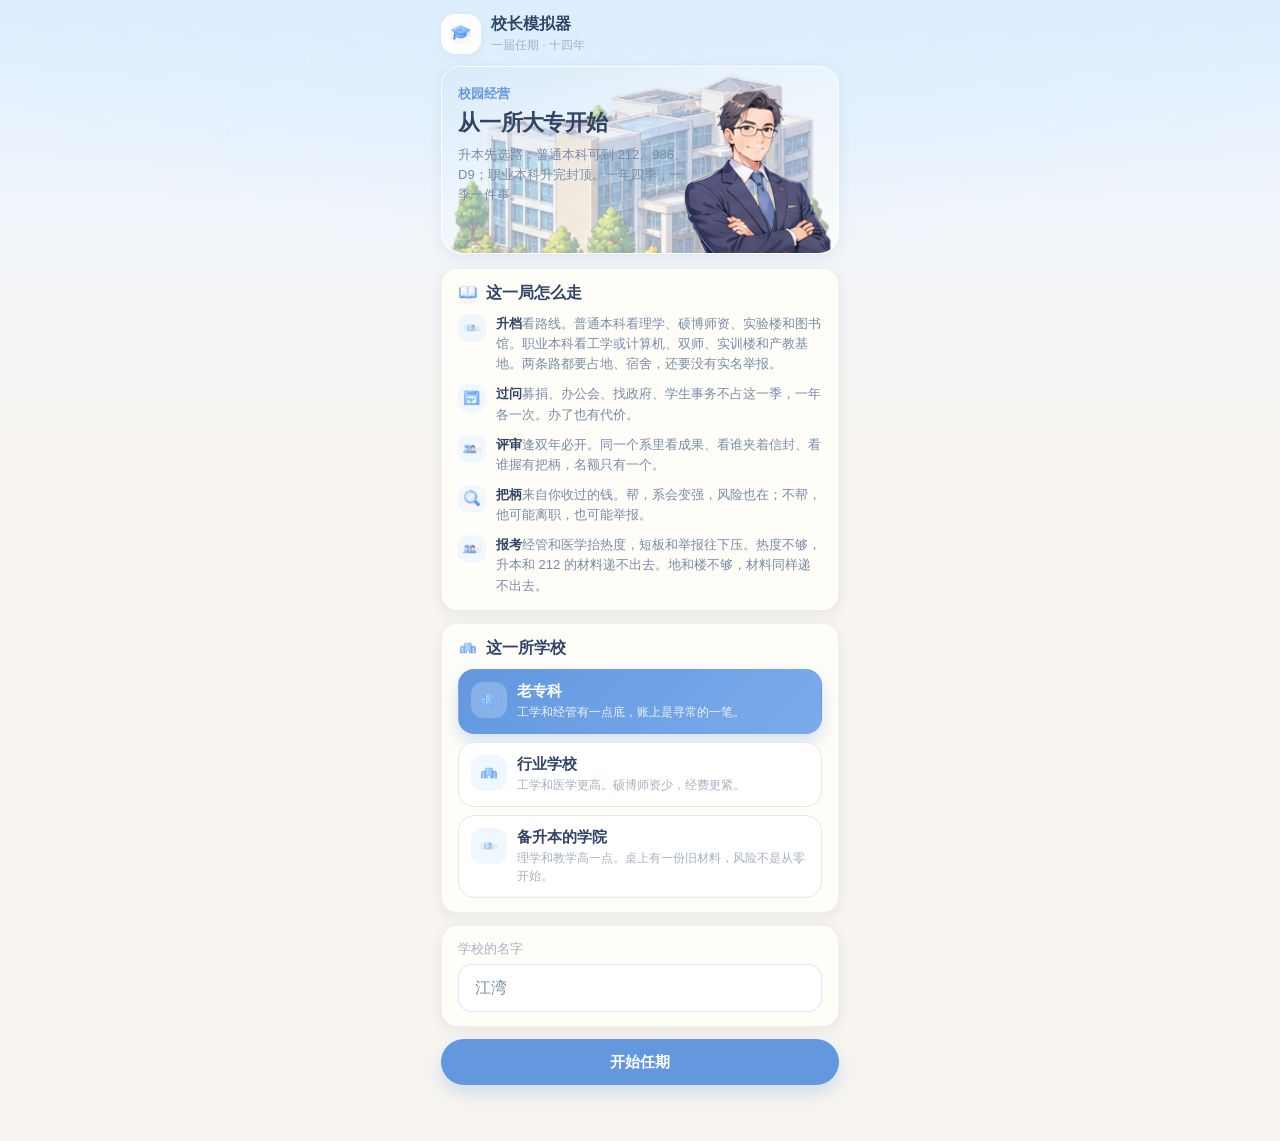
==== commit 299179c6: "0.1" ====
--- a/index.html
+++ b/index.html
@@ -5,14 +5,15 @@
   <meta name="viewport" content="width=device-width, initial-scale=1, viewport-fit=cover" />
   <title>校长模拟器</title>
   <link rel="stylesheet" href="src/styles/design-tokens.css?v=1" />
-  <link rel="stylesheet" href="src/styles/campus-components.css?v=5" />
-  <link rel="stylesheet" href="style.css?v=49" />
+  <link rel="stylesheet" href="src/styles/campus-components.css?v=6" />
+  <link rel="stylesheet" href="style.css?v=53" />
 </head>
 <body>
   <div id="app"></div>
   <script src="assets.js?v=3"></script>
+  <script src="src/copy/campus-copy.js?v=2"></script>
   <script src="src/ui/campus-components.js?v=2"></script>
   <script src="src/ui/campus-icons.js?v=2"></script>
-  <script src="game.js?v=46"></script>
+  <script src="game.js?v=51"></script>
 </body>
 </html>
--- a/src/styles/campus-components.css
+++ b/src/styles/campus-components.css
@@ -79,6 +79,11 @@
   min-height: 46px;
   font-weight: 700;
   box-shadow: 0 8px 18px rgba(242, 174, 101, 0.28);
+}
+
+.campus-btn--accent:hover:not(:disabled) {
+  background: #d9924a;
+  color: #fff;
 }
 
 .campus-btn em,
--- a/style.css
+++ b/style.css
@@ -744,15 +744,50 @@
 .tag.warn { color: #a85b4e; background: #fbeceb; }
 .tag.rank { color: var(--blue); background: var(--blue-soft); }
 
-.pending {
+.pending,
+.campus-pending {
   width: 100%;
   margin: 0 0 12px;
+  display: flex;
+  align-items: center;
+  gap: 10px;
   text-align: left;
-  background: var(--blue-soft);
-  border-color: #d5e3f4;
-  color: var(--title);
-  box-shadow: none;
+  padding: 12px 14px;
+  background: linear-gradient(135deg, #eef5ff, #fffdf8);
+  border: 1px solid rgba(99, 152, 223, 0.22);
+  color: var(--title);
+  box-shadow: var(--shadow-soft);
   border-radius: var(--radius-lg);
+}
+.campus-pending__ico {
+  width: 36px;
+  height: 36px;
+  flex: none;
+  display: grid;
+  place-items: center;
+  border-radius: 12px;
+  background: var(--color-primary-light);
+}
+.campus-pending__copy {
+  flex: 1;
+  min-width: 0;
+}
+.campus-pending__copy b {
+  display: block;
+  font-size: 14px;
+  font-weight: 700;
+  color: var(--title);
+}
+.campus-pending__copy small {
+  display: block;
+  margin-top: 2px;
+  font-size: 12px;
+  color: var(--muted);
+}
+.campus-pending__go {
+  color: var(--blue);
+  font-size: 18px;
+  font-weight: 700;
 }
 
 .ring {
@@ -862,29 +897,473 @@
 
 .play h1 { font-size: 24px; }
 
+.intro-page,
+.ending-page {
+  max-width: var(--shell-max);
+  margin: 0 auto;
+}
+
+.intro-brand {
+  display: flex;
+  align-items: center;
+  gap: 10px;
+  margin: 4px 0 12px;
+}
+.intro-brand__mark {
+  width: 40px;
+  height: 40px;
+  display: grid;
+  place-items: center;
+  border-radius: 14px;
+  background: #fff;
+  box-shadow: var(--shadow-soft);
+}
+.intro-brand b {
+  display: block;
+  font-size: 16px;
+  color: var(--title);
+}
+.intro-brand small {
+  display: block;
+  margin-top: 2px;
+  font-size: 12px;
+  color: var(--muted);
+}
+
 .intro-hero {
-  margin: 8px 0 14px;
-  padding: 20px 16px 0;
-  min-height: 210px;
+  position: relative;
+  margin: 0 0 14px;
+  min-height: 188px;
   border-radius: var(--radius);
-  background: linear-gradient(160deg, #cfe4f7 0%, #eaf4fc 40%, #ffffff 100%);
-  border: 1px solid rgba(255,255,255,0.85);
+  background: linear-gradient(160deg, #cfe4f7 0%, #eaf4fc 42%, #fffdf8 100%);
+  border: 1px solid rgba(255, 255, 255, 0.85);
   box-shadow: var(--shadow);
   overflow: hidden;
-  display: grid;
-  grid-template-columns: 1.1fr 0.9fr;
+}
+.intro-hero__bg {
+  position: absolute;
+  inset: 0;
+  opacity: 0.42;
+  pointer-events: none;
+}
+.intro-hero__bg .art-wrap,
+.intro-hero__bg .art-building,
+.intro-hero__bg img {
+  width: 100%;
+  height: 100%;
+  object-fit: cover;
+  object-position: center 30%;
+}
+.intro-hero__copy {
+  position: relative;
+  z-index: 1;
+  max-width: 68%;
+  padding: 18px 16px 20px;
+}
+.intro-hero__copy .eyebrow {
+  margin: 0 0 6px;
+  color: var(--blue);
+  font-weight: 700;
+}
+.intro-hero__copy h1 {
+  margin: 0;
+  font-size: 22px;
+  line-height: 1.25;
+  color: var(--title);
+}
+.intro-hero__copy .lede {
+  margin: 8px 0 0;
+  font-size: 13px;
+  line-height: 1.55;
+  color: var(--ink);
+}
+.intro-hero__art {
+  position: absolute;
+  right: 0;
+  bottom: 0;
+  width: 42%;
+  height: 92%;
+  z-index: 1;
+  pointer-events: none;
+}
+.intro-hero__art .art-wrap,
+.intro-hero__art .art-character,
+.intro-hero__art img {
+  width: 100%;
+  height: 100%;
+  object-fit: contain;
+  object-position: center bottom;
+  background: transparent;
+}
+
+.intro-panel {
+  margin: 0 0 12px;
+}
+.intro-panel__head {
+  display: flex;
+  align-items: center;
   gap: 8px;
-  align-items: end;
-}
-
-.intro-hero .copy { padding-bottom: 20px; }
-.intro-hero .art-wrap {
+  margin-bottom: 10px;
+}
+.intro-panel__head h2 {
+  margin: 0;
+  font-size: 16px;
+  color: var(--title);
+}
+.intro-rules {
+  list-style: none;
+  margin: 0;
+  padding: 0;
+  display: grid;
+  gap: 10px;
+}
+.intro-rules li {
+  display: flex;
+  gap: 10px;
+  align-items: flex-start;
+  font-size: 13px;
+  line-height: 1.55;
+  color: var(--ink);
+}
+.intro-rules__ico {
+  width: 28px;
+  height: 28px;
+  flex: none;
+  display: grid;
+  place-items: center;
+  border-radius: 10px;
+  background: var(--color-primary-light);
+}
+.intro-rules strong {
+  color: var(--title);
+  font-weight: 700;
+}
+
+.intro-origins {
+  display: grid;
+  gap: 8px;
+}
+.intro-origin {
+  display: flex;
+  align-items: flex-start;
+  gap: 10px;
   width: 100%;
-  height: 200px;
-  background: transparent;
-  align-self: end;
-}
-.intro-hero .art-character { object-position: center bottom; }
+  text-align: left;
+  padding: 12px;
+  border-radius: 16px;
+  border: 1px solid var(--color-border-solid);
+  background: #fff;
+  box-shadow: none;
+  color: inherit;
+}
+.intro-origin__ico {
+  width: 36px;
+  height: 36px;
+  flex: none;
+  display: grid;
+  place-items: center;
+  border-radius: 12px;
+  background: var(--color-primary-light);
+}
+.intro-origin__copy b {
+  display: block;
+  font-size: 15px;
+  color: var(--title);
+}
+.intro-origin__copy small {
+  display: block;
+  margin-top: 3px;
+  font-size: 12px;
+  line-height: 1.45;
+  color: var(--muted);
+  font-weight: 400;
+}
+.intro-origin.is-on,
+.intro-origin.on {
+  background: linear-gradient(135deg, #6398df, #7aabeb);
+  border-color: transparent;
+  box-shadow: 0 8px 18px rgba(99, 152, 223, 0.28);
+}
+.intro-origin.is-on .intro-origin__ico,
+.intro-origin.on .intro-origin__ico {
+  background: rgba(255, 255, 255, 0.22);
+}
+.intro-origin.is-on b,
+.intro-origin.on b { color: #fff; }
+.intro-origin.is-on small,
+.intro-origin.on small { color: rgba(255, 255, 255, 0.88); }
+
+.intro-name label {
+  margin-top: 0;
+}
+.intro-name input[type="text"] {
+  background: #fff;
+  border-radius: 14px;
+  border-color: rgba(99, 152, 223, 0.22);
+  box-shadow: none;
+}
+
+.intro-actions {
+  display: grid;
+  gap: 10px;
+  margin: 8px 0 20px;
+}
+.intro-actions .campus-btn--primary,
+.intro-actions button.primary {
+  margin-top: 0;
+}
+
+/* ——— 事件抉择 / 年终简报 / 结局 ——— */
+.scene-page,
+.bulletin-page {
+  display: grid;
+  gap: 12px;
+}
+.scene-top .brand {
+  min-width: 0;
+}
+.scene-hero {
+  position: relative;
+  min-height: 132px;
+  border-radius: 20px;
+  overflow: hidden;
+  background: linear-gradient(135deg, #b9d8f5 0%, #dceeff 50%, #f4f9fd 100%);
+  border: 1px solid rgba(255, 255, 255, 0.85);
+  box-shadow: var(--shadow-card);
+}
+.scene-hero__bg {
+  position: absolute;
+  inset: 0;
+  opacity: 0.5;
+}
+.scene-hero__bg .art-wrap,
+.scene-hero__bg .art-building,
+.scene-hero__bg img {
+  width: 100%;
+  height: 100%;
+  object-fit: cover;
+  object-position: center 35%;
+}
+.scene-hero__fg {
+  position: relative;
+  z-index: 1;
+  padding: 18px 16px;
+}
+.scene-hero__fg .eyebrow {
+  margin: 0 0 6px;
+  color: var(--blue);
+  font-weight: 700;
+}
+.scene-hero__fg h1 {
+  margin: 0;
+  font-size: 22px;
+  line-height: 1.3;
+  color: var(--title);
+}
+.scene-body {
+  margin: 0;
+}
+.scene-body .lede {
+  margin: 0 0 12px;
+  font-size: 14px;
+  line-height: 1.6;
+  color: var(--ink);
+}
+.scene-glance {
+  display: flex;
+  flex-wrap: wrap;
+  gap: 6px;
+}
+.scene-glance__chip {
+  display: inline-flex;
+  align-items: center;
+  gap: 4px;
+  padding: 4px 10px;
+  border-radius: 999px;
+  background: var(--color-primary-light);
+  color: var(--title);
+  font-size: 12px;
+  font-weight: 600;
+}
+.scene-glance__depts {
+  margin: 8px 0 0;
+  font-size: 12px;
+  line-height: 1.45;
+  color: var(--muted);
+}
+.scene-reason {
+  margin: 0;
+}
+.scene-reason__head {
+  display: flex;
+  align-items: center;
+  gap: 8px;
+  margin-bottom: 8px;
+  color: var(--title);
+}
+.scene-choices {
+  margin: 0;
+  gap: 10px;
+}
+.scene-choice {
+  display: flex;
+  align-items: center;
+  gap: 10px;
+  width: 100%;
+  text-align: left;
+  padding: 14px 16px;
+  border-radius: 18px;
+  border: 1px solid rgba(99, 152, 223, 0.18);
+  background: #fff;
+  box-shadow: var(--shadow-soft);
+  color: inherit;
+}
+.scene-choice__copy {
+  flex: 1;
+  min-width: 0;
+}
+.scene-choice b {
+  display: block;
+  font-size: 15px;
+  color: var(--title);
+}
+.scene-choice small {
+  display: block;
+  margin-top: 4px;
+  font-size: 12px;
+  line-height: 1.45;
+  color: var(--blue);
+  font-weight: 600;
+}
+.scene-choice__go {
+  color: var(--blue);
+  font-size: 18px;
+  font-weight: 700;
+}
+.scene-choice--solo,
+.scene-choice.scene-choice--solo {
+  display: grid;
+  place-items: center;
+  text-align: center;
+  background: var(--color-primary);
+  border: none;
+  color: #fff;
+  box-shadow: 0 8px 18px rgba(99, 152, 223, 0.28);
+}
+.scene-choice--solo b,
+.scene-choice--solo small { color: #fff; }
+.scene-choice--solo small { opacity: 0.9; font-weight: 500; }
+
+.bulletin-hero,
+.ending-summary {
+  margin: 0;
+}
+.bulletin-hero__top,
+.ending-summary__top {
+  display: flex;
+  align-items: flex-start;
+  justify-content: space-between;
+  gap: 12px;
+}
+.bulletin-hero h1 {
+  margin: 0;
+  font-size: 22px;
+  color: var(--title);
+}
+.bulletin-hero .lede,
+.ending-summary .meta {
+  margin: 8px 0 0;
+  font-size: 13px;
+  line-height: 1.55;
+  color: var(--ink);
+}
+.bulletin-score {
+  flex: none;
+  min-width: 88px;
+  text-align: center;
+  padding: 10px 8px;
+  border-radius: 16px;
+  background: #eaf3fc;
+}
+.bulletin-score b {
+  display: block;
+  font-size: 26px;
+  line-height: 1;
+  color: var(--title);
+}
+.bulletin-score em {
+  font-style: normal;
+  font-size: 13px;
+  color: var(--muted);
+  font-weight: 600;
+}
+.bulletin-score__grade {
+  display: inline-grid;
+  place-items: center;
+  min-width: 28px;
+  height: 22px;
+  margin-top: 6px;
+  padding: 0 8px;
+  border-radius: 999px;
+  background: #f2ac58;
+  color: #fff;
+  font-size: 12px;
+  font-weight: 700;
+}
+.bulletin-score p {
+  margin: 6px 0 0;
+  font-size: 11px;
+  color: var(--muted);
+}
+.bulletin-deltas,
+.bulletin-notes {
+  margin: 0;
+}
+.bulletin-deltas__head {
+  display: flex;
+  align-items: center;
+  gap: 8px;
+  margin-bottom: 6px;
+  color: var(--title);
+}
+.deltas li {
+  display: flex;
+  align-items: flex-start;
+  gap: 8px;
+}
+.delta-mark {
+  flex: none;
+  width: 16px;
+  text-align: center;
+  font-weight: 700;
+}
+
+.ending-facts {
+  display: grid;
+  grid-template-columns: 1fr 1fr;
+  gap: 10px;
+  margin: 0 0 12px;
+}
+.ending-fact {
+  margin: 0;
+  text-align: center;
+}
+.ending-fact span {
+  display: block;
+  font-size: 12px;
+  color: var(--muted);
+}
+.ending-fact b {
+  display: block;
+  margin-top: 4px;
+  font-size: 18px;
+  color: var(--title);
+}
+.ending-page .fine {
+  margin: 8px 0 0;
+  font-size: 12px;
+  color: var(--muted);
+}
 
 /* ——— 办事页 dash ——— */
 .top.top--do {
@@ -1624,6 +2103,12 @@
   color: #5a6b82;
   font-size: 12px;
 }
+.school-hero__status {
+  margin: 8px 0 0;
+  color: #3d5470;
+  font-size: 13px;
+  line-height: 1.45;
+}
 
 .seg-tabs {
   display: grid;
@@ -2751,70 +3236,93 @@
   font-weight: 700;
   box-shadow: 0 8px 18px rgba(242, 174, 101, 0.35);
 }
+.apply-cta:hover:not(:disabled),
+button.apply-cta:hover:not(:disabled),
+.campus-btn.apply-cta:hover:not(:disabled),
+.campus-btn--accent:hover:not(:disabled),
+button.accent:hover:not(:disabled) {
+  background: linear-gradient(90deg, #e6984f, #e0b45a);
+  color: #fff;
+}
+.apply-cta:hover:not(:disabled) em,
+button.apply-cta:hover:not(:disabled) em,
+.campus-btn.apply-cta:hover:not(:disabled) em,
+button.accent:hover:not(:disabled) em {
+  color: #fff;
+}
 .apply-cta:disabled,
-button.apply-cta:disabled {
+button.apply-cta:disabled,
+.campus-btn.apply-cta:disabled {
   background: #d7dce4;
+  color: #fff;
   box-shadow: none;
 }
 
-.project-card {
+.apply-project {
   margin: 0 0 12px;
-  padding: 16px;
-  border-radius: 18px;
-  background: #fff;
-  border: 1px solid var(--line);
-  box-shadow: var(--shadow);
-}
-.project-card.done { background: #f3faf7; border-color: #d7eee4; }
-.project-top {
+}
+.apply-project__top {
   display: flex;
   justify-content: space-between;
   gap: 12px;
   align-items: flex-start;
 }
-.project-top h2 { margin: 0 0 4px; font-size: 17px; }
-.project-count {
+.apply-project__top h2 {
+  margin: 0 0 4px;
+  font-size: 17px;
+  color: var(--title);
+}
+.apply-project__top .meta {
+  margin: 0;
+  font-size: 12px;
+  color: var(--muted);
+}
+.apply-project__count {
   flex: none;
   padding: 4px 10px;
   border-radius: 999px;
-  background: var(--blue-soft);
+  background: var(--color-primary-light);
   color: var(--blue);
   font-size: 12px;
   font-weight: 700;
 }
-.stepper {
+.apply-project__count.is-done,
+.apply-project.is-done .apply-project__count {
+  background: #e7f6ef;
+  color: #4f9a78;
+}
+.apply-project.is-done {
+  background: linear-gradient(180deg, #f3faf7 0%, var(--color-surface) 70%);
+}
+.apply-project__bar {
+  margin: 12px 0 10px;
+  height: 8px;
+  border-radius: 999px;
+  background: #e8eef6;
+  overflow: hidden;
+}
+.apply-project__bar i {
+  display: block;
+  height: 100%;
+  border-radius: inherit;
+  background: linear-gradient(90deg, #6398df, #8eb4ea);
+}
+.apply-project__gates {
   list-style: none;
-  display: grid;
-  grid-template-columns: repeat(3, 1fr);
-  gap: 6px;
-  margin: 14px 0 10px;
+  margin: 0 0 8px;
   padding: 0;
 }
-.stepper li {
-  display: flex;
-  flex-direction: column;
-  align-items: center;
-  gap: 4px;
-  color: var(--muted);
-  font-size: 11px;
-}
-.stepper li span {
-  width: 24px;
-  height: 24px;
-  border-radius: 50%;
-  display: grid;
-  place-items: center;
-  background: #e7e7ea;
-  color: var(--muted);
-  font-weight: 700;
-  font-size: 12px;
-}
-.stepper li.on span, .stepper li.done span { background: var(--blue); color: #fff; }
-.stepper li.done em { color: var(--good); }
-.stepper li.on em { color: var(--title); font-weight: 600; }
-.stepper em { font-style: normal; }
-.gates.compact .req { padding: 8px 0; }
-.project-card .accent { margin-top: 12px; }
+.apply-project__gates .req {
+  padding: 8px 0;
+  border-top: 1px solid rgba(120, 150, 190, 0.12);
+}
+.apply-project__gates .req:first-child { border-top: none; }
+.apply-ready {
+  margin: 0 0 10px;
+}
+.apply-project .apply-cta {
+  margin-top: 4px;
+}
 
 @media (min-width: 960px) {
   .shell.play {
